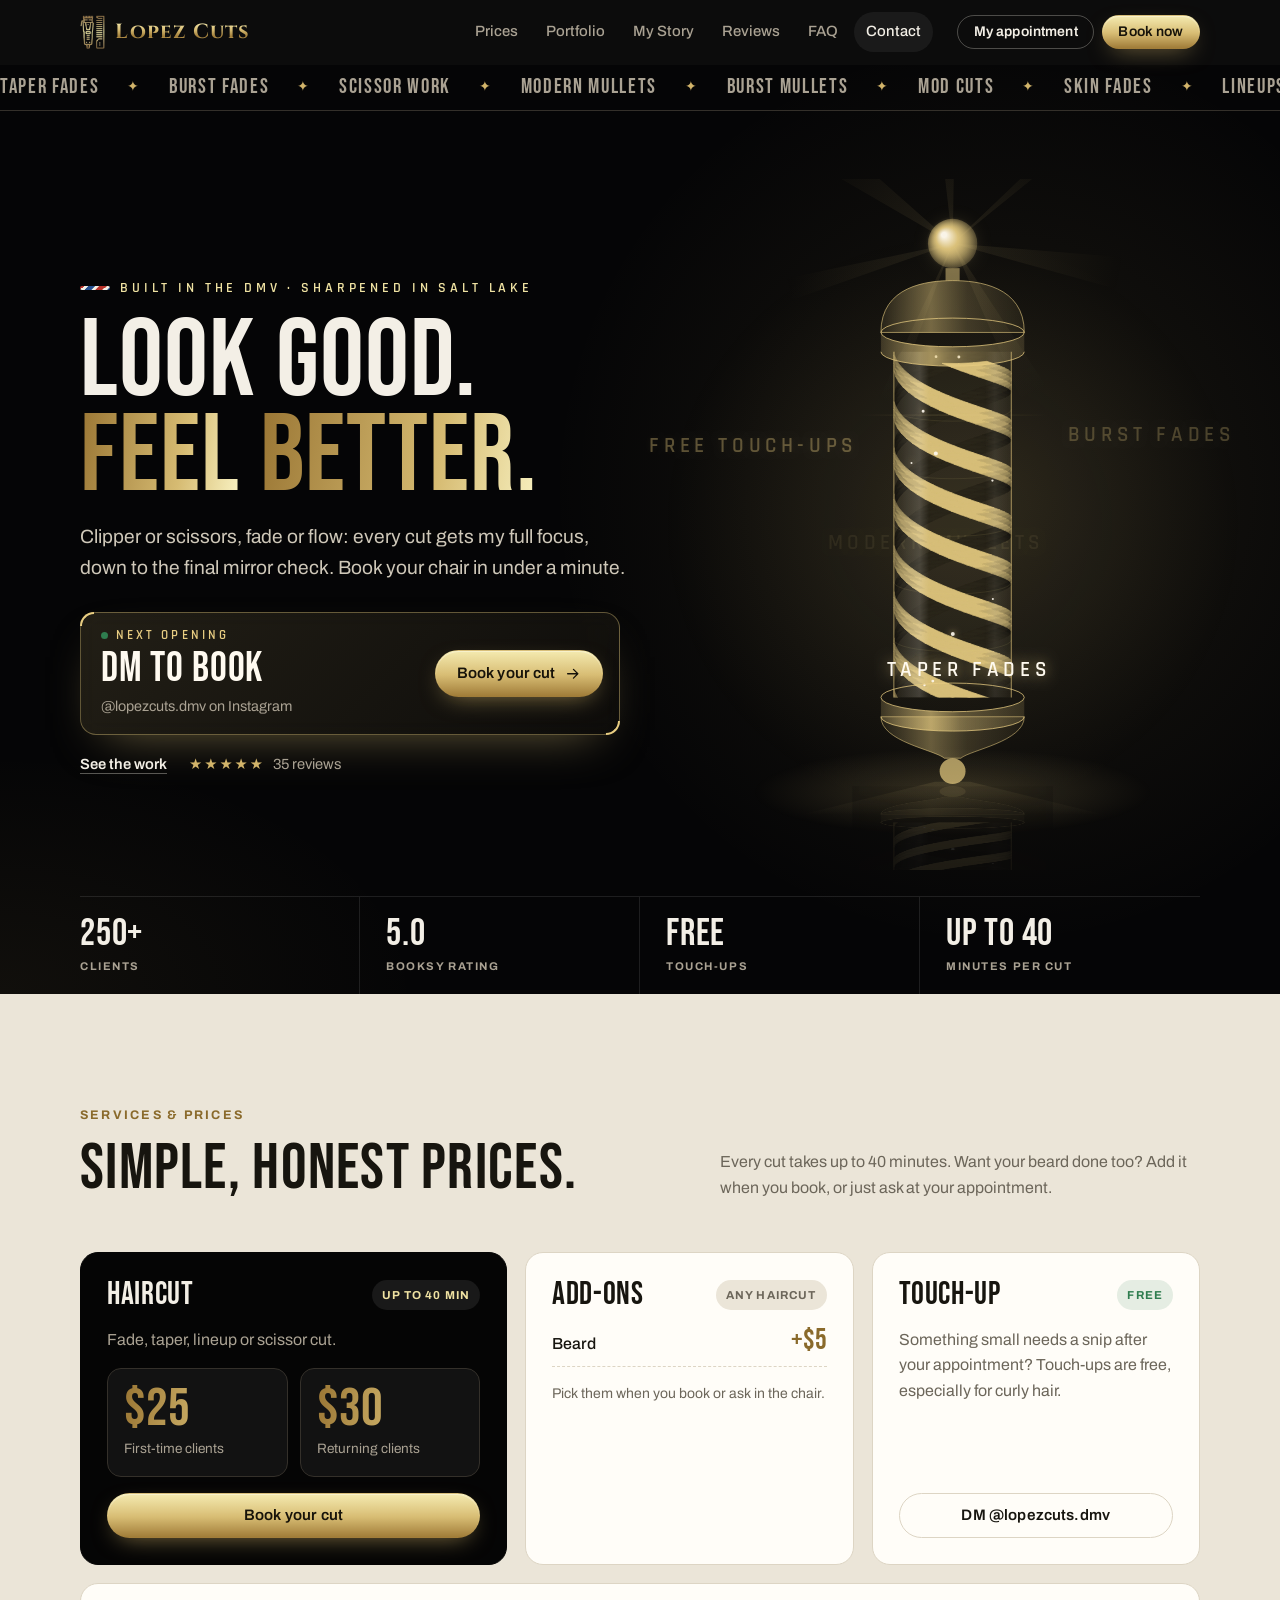
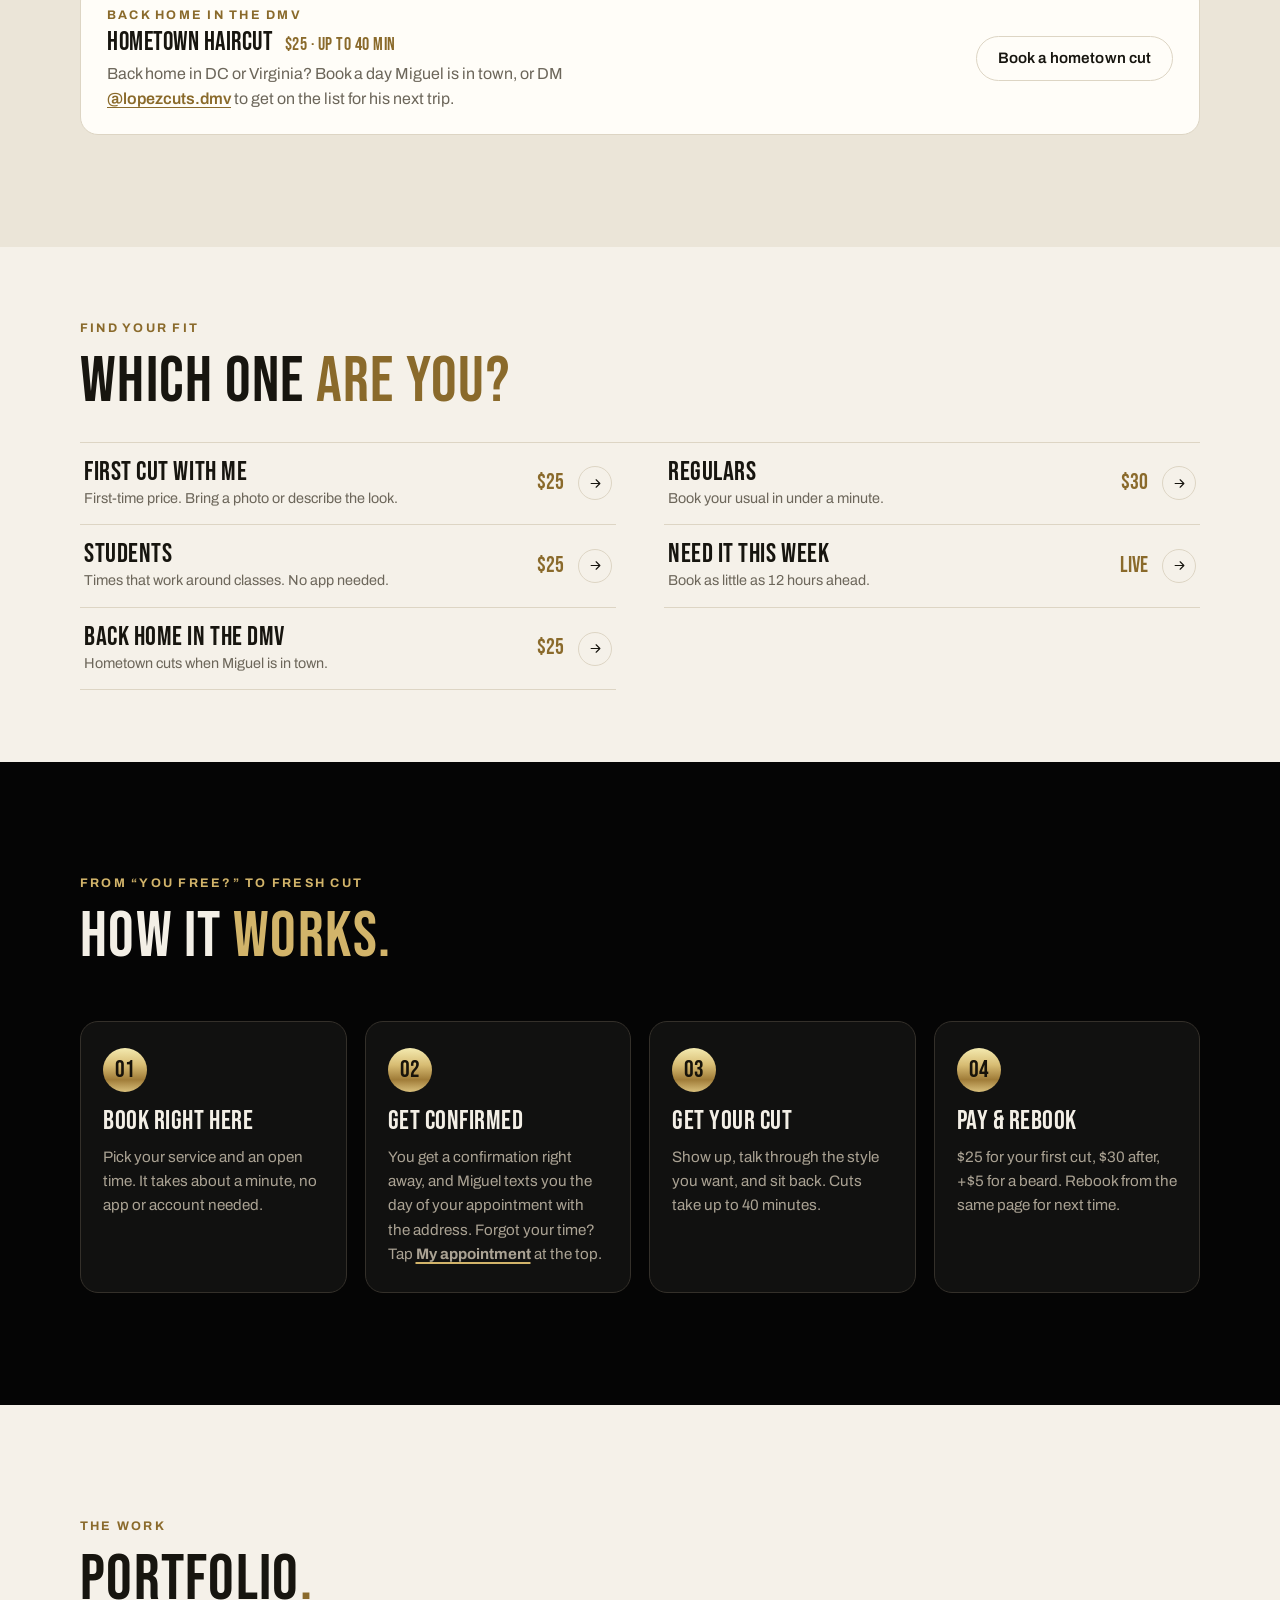
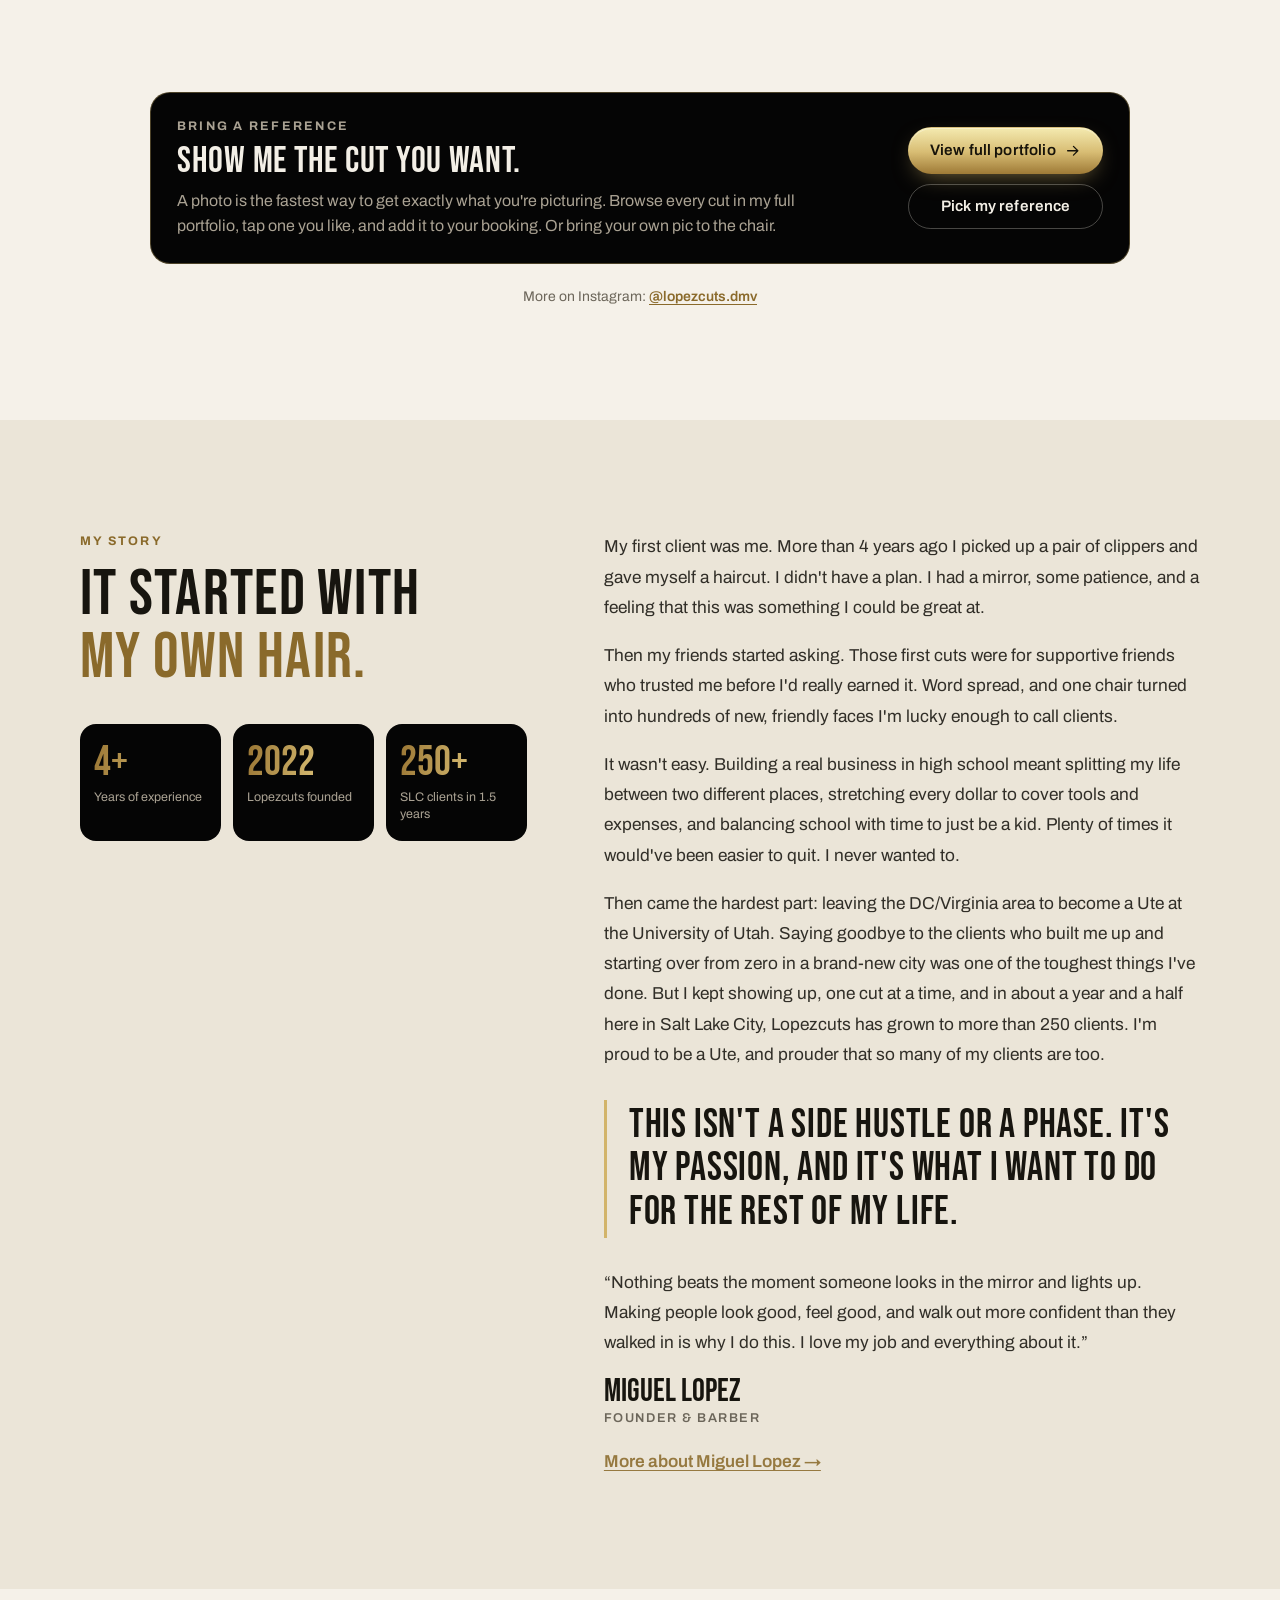
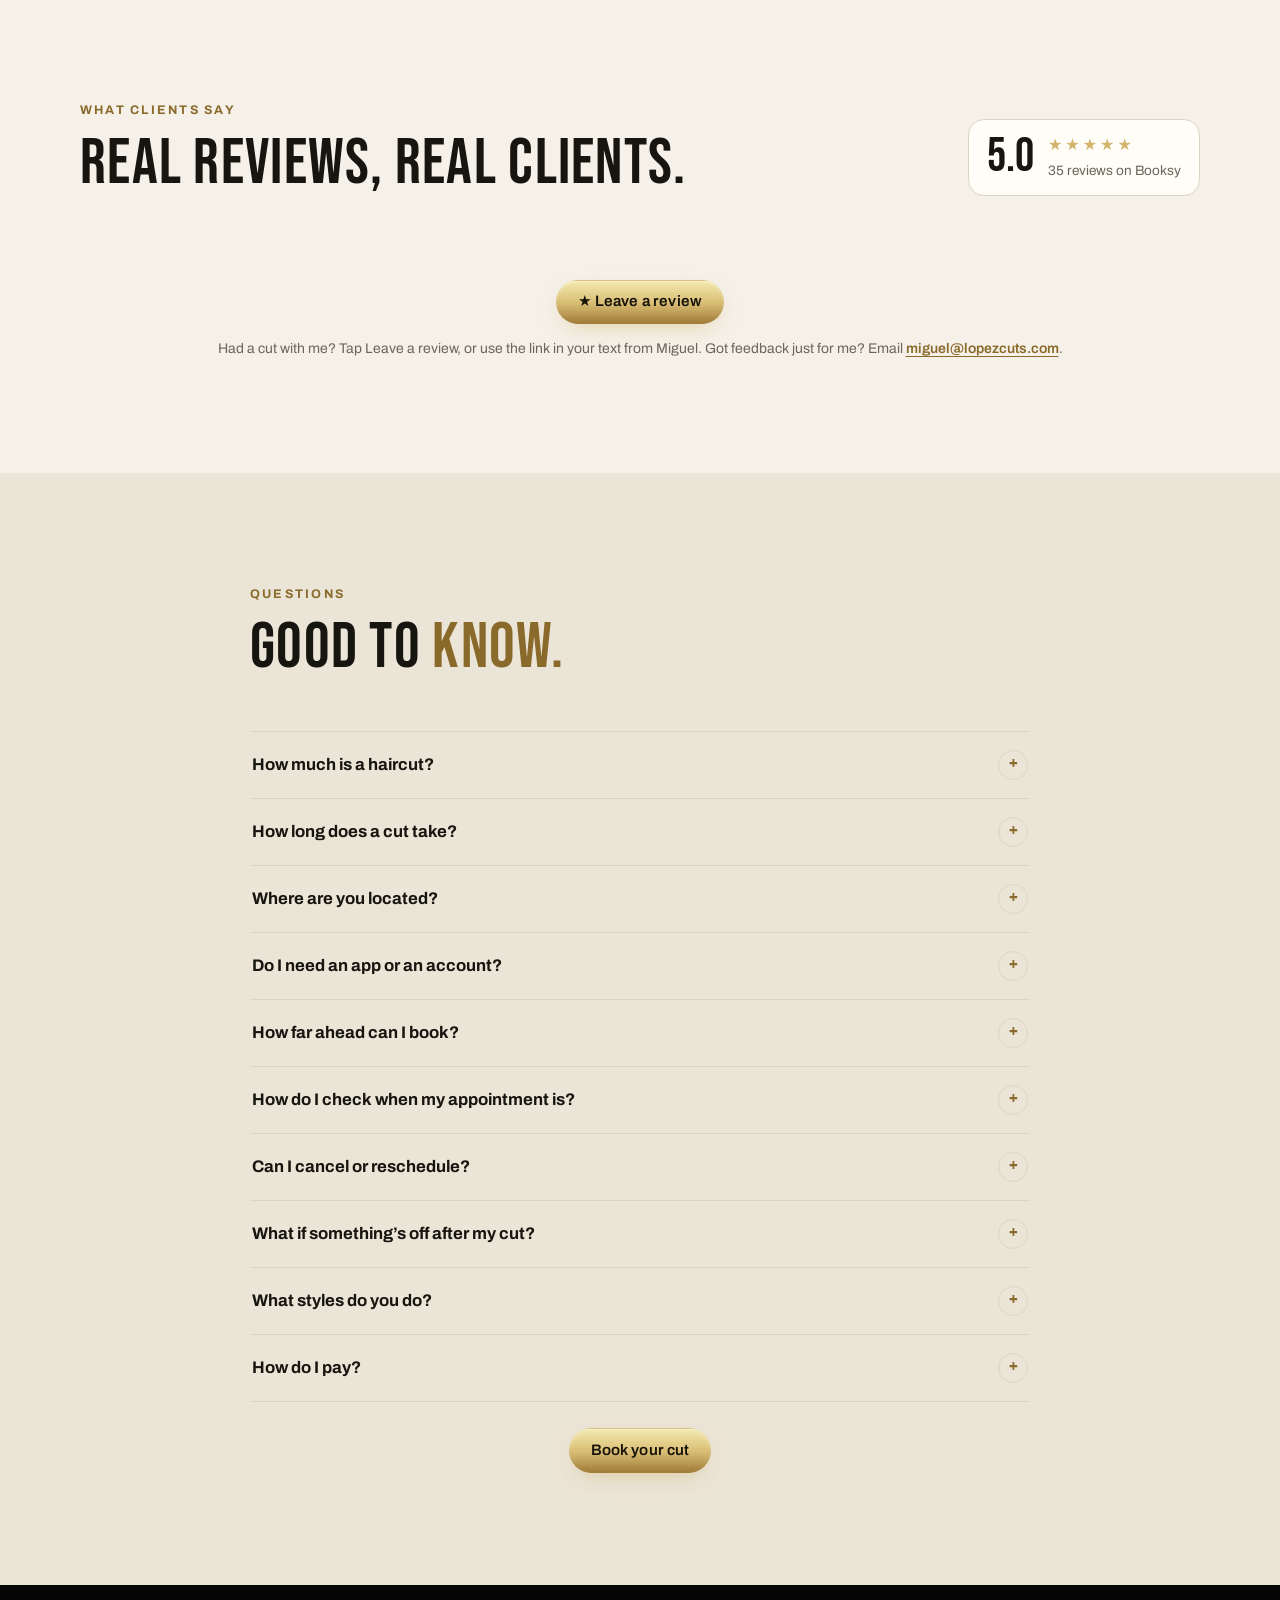
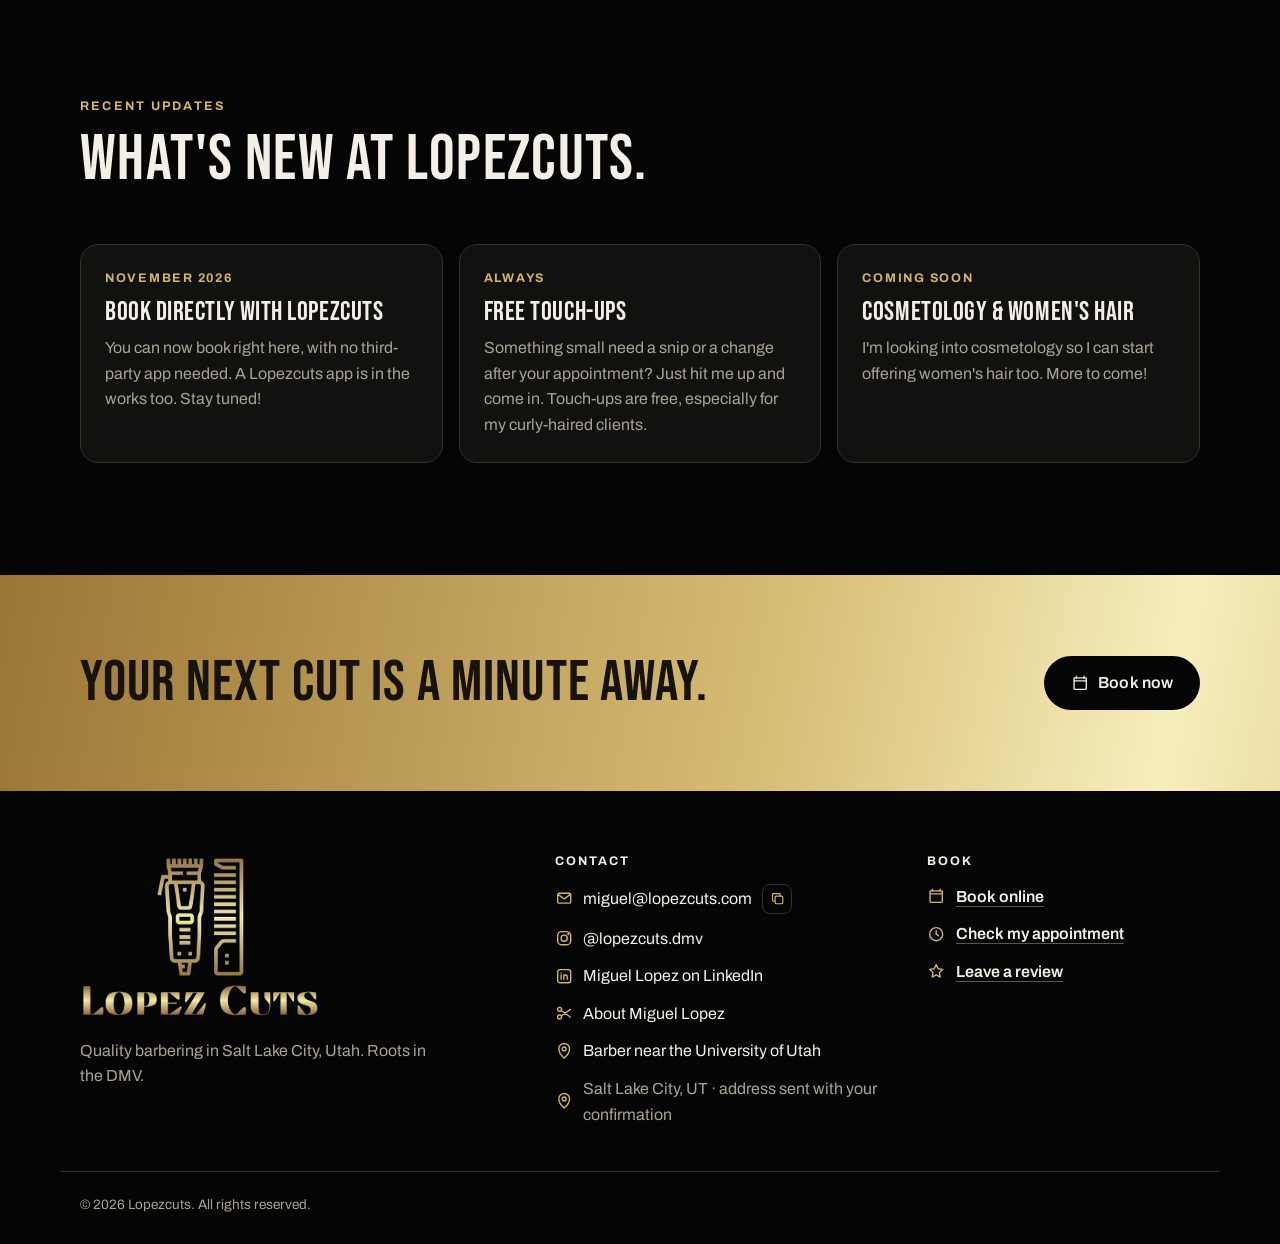
==== index.html @ 745afd69 "Change or cancel straight from My appointment The phone + first name lookup now returns each upcomin" ====
<!DOCTYPE html>
<html lang="en">
<head>
<meta charset="UTF-8">
<meta name="google-site-verification" content="jfL__VLdQr7h8l4yvyoKlXeruPYzqch2UIM5nxa_Hwc">
<meta name="viewport" content="width=device-width, initial-scale=1, viewport-fit=cover">
<title>Lopez Cuts by Miguel Lopez | Barber in Salt Lake City · Fades &amp; Mullets</title>
<meta name="description" content="Lopez Cuts (@lopezcuts.dmv) is Miguel Lopez’s barber business in Salt Lake City: taper fades, burst fades, mullets, scissor cuts and curly hair. $25 first cut, Free Touch-Ups. Book online in under a minute.">
<link rel="canonical" href="https://www.lopezcuts.com/">
<meta name="robots" content="index, follow, max-image-preview:large">
<meta property="og:site_name" content="Lopez Cuts">
<meta property="og:title" content="Lopez Cuts | Barber in Salt Lake City">
<meta property="og:description" content="Taper fades, burst fades, mullets and scissor cuts by Miguel Lopez. $25 first cut. Book online in under a minute.">
<meta property="og:type" content="website">
<meta property="og:url" content="https://www.lopezcuts.com/">
<meta property="og:image" content="https://www.lopezcuts.com/assets/img/og-image.jpg">
<meta property="og:image:width" content="1200">
<meta property="og:image:height" content="630">
<meta name="twitter:card" content="summary_large_image">
<meta name="geo.region" content="US-UT">
<meta name="geo.placename" content="Salt Lake City">
<script type="application/ld+json">
{
 "@context": "https://schema.org",
 "@type": "BarberShop",
 "@id": "https://www.lopezcuts.com/#business",
 "name": "Lopez Cuts",
 "alternateName": ["Lopezcuts", "LopezCuts", "Lopez Cuts SLC", "Lopez Cuts DMV"],
 "url": "https://www.lopezcuts.com/",
 "image": "https://www.lopezcuts.com/assets/img/og-image.jpg",
 "logo": "https://www.lopezcuts.com/assets/img/icon-512.png",
 "description": "Barber in Salt Lake City, Utah. Taper fades, burst fades, mullets, scissor cuts, lineups and curly hair by Miguel Lopez. $25 first cut, free touch-ups.",
 "email": "miguel@lopezcuts.com",
 "paymentAccepted": "Zelle, Cash, Venmo, Apple Pay", "priceRange": "$25–$30",
 "currenciesAccepted": "USD",
 "address": {
  "@type": "PostalAddress",
  "addressLocality": "Salt Lake City",
  "addressRegion": "UT",
  "addressCountry": "US"
 },
 "areaServed": [
  {
   "@type": "City",
   "name": "Salt Lake City"
  },
  {
   "@type": "Place",
   "name": "University of Utah"
  }
 ],
 "founder": { "@id": "https://www.lopezcuts.com/#miguel" },
 "employee": { "@id": "https://www.lopezcuts.com/#miguel" },
 "sameAs": [
  "https://www.instagram.com/lopezcuts.dmv/",
  "https://lopezcuts140.booksy.com/",
  "https://booksy.com/en-us/1552140_lopezcuts_barber-shop_37796_salt-lake-city"
 ],
 "openingHoursSpecification": [
  {
   "@type": "OpeningHoursSpecification",
   "dayOfWeek": "Sunday",
   "opens": "13:20",
   "closes": "17:20"
  },
  {
   "@type": "OpeningHoursSpecification",
   "dayOfWeek": "Monday",
   "opens": "15:20",
   "closes": "17:20"
  },
  {
   "@type": "OpeningHoursSpecification",
   "dayOfWeek": "Tuesday",
   "opens": "13:00",
   "closes": "15:40"
  },
  {
   "@type": "OpeningHoursSpecification",
   "dayOfWeek": "Wednesday",
   "opens": "17:00",
   "closes": "19:40"
  },
  {
   "@type": "OpeningHoursSpecification",
   "dayOfWeek": "Friday",
   "opens": "13:00",
   "closes": "15:40"
  }
 ],
 "makesOffer": [
  {
   "@type": "Offer",
   "name": "First time haircut",
   "price": "25",
   "priceCurrency": "USD"
  },
  {
   "@type": "Offer",
   "name": "Returning client haircut",
   "price": "30",
   "priceCurrency": "USD"
  }
 ],
 "potentialAction": {
  "@type": "ReserveAction",
  "target": "https://www.lopezcuts.com/#book",
  "name": "Book a haircut"
 }
}
</script>
<script type="application/ld+json">
{
 "@context": "https://schema.org",
 "@graph": [
  {
   "@type": "WebSite",
   "@id": "https://www.lopezcuts.com/#website",
   "url": "https://www.lopezcuts.com/",
   "name": "Lopez Cuts",
   "alternateName": ["Lopezcuts", "LopezCuts", "lopezcuts.com"],
   "publisher": { "@id": "https://www.lopezcuts.com/#business" }
  },
  {
   "@type": "Person",
   "@id": "https://www.lopezcuts.com/#miguel",
   "name": "Miguel Lopez",
   "jobTitle": "Barber and founder of Lopez Cuts",
   "url": "https://www.lopezcuts.com/miguel-lopez",
   "worksFor": { "@id": "https://www.lopezcuts.com/#business" },
   "affiliation": { "@type": "CollegeOrUniversity", "name": "University of Utah" },
   "homeLocation": { "@type": "City", "name": "Salt Lake City, Utah" },
   "sameAs": [
    "https://www.instagram.com/lopezcuts.dmv/",
    "https://www.linkedin.com/in/miguel-lopez-ml403/"
   ]
  }
 ]
}
</script>
<script type="application/ld+json">
{"@context": "https://schema.org", "@type": "FAQPage", "mainEntity": [{"@type": "Question", "name": "How much is a haircut?", "acceptedAnswer": {"@type": "Answer", "text": "$25 for your first cut and $30 after that. Add a beard for +$5. Touch-ups are free."}}, {"@type": "Question", "name": "How long does a cut take?", "acceptedAnswer": {"@type": "Answer", "text": "Up to 40 minutes, so you can fit it between classes or before work."}}, {"@type": "Question", "name": "Where are you located?", "acceptedAnswer": {"@type": "Answer", "text": "Salt Lake City, Utah. The exact address is sent with your confirmation text so it stays private."}}, {"@type": "Question", "name": "Do I need an app or an account?", "acceptedAnswer": {"@type": "Answer", "text": "No. Book right on this site in about a minute with your name and phone number. Your phone remembers you after the first time, so booking again takes a few taps."}}, {"@type": "Question", "name": "How far ahead can I book?", "acceptedAnswer": {"@type": "Answer", "text": "Up to 3 months ahead, and as late as 12 hours before an open time."}}, {"@type": "Question", "name": "How do I check when my appointment is?", "acceptedAnswer": {"@type": "Answer", "text": "Tap My appointment at the top of lopezcuts.com and enter the mobile number and first name you booked with. Your day and time show up right away, with a button to change or cancel."}}, {"@type": "Question", "name": "Can I cancel or reschedule?", "acceptedAnswer": {"@type": "Answer", "text": "Yes, up to 6 hours before your appointment. Tap My appointment at the top of this site, enter the mobile number and first name you booked with, then tap Change or cancel this appointment. From there pick Change day or time, or Cancel. The link in your confirmation text or email opens the same page. Closer than 6 hours, just reply to Miguel’s text."}}, {"@type": "Question", "name": "What if something’s off after my cut?", "acceptedAnswer": {"@type": "Answer", "text": "Reach out and come back in. Touch-ups are free, especially for curly hair."}}, {"@type": "Question", "name": "What styles do you do?", "acceptedAnswer": {"@type": "Answer", "text": "Taper fades, burst fades, modern and burst mullets, mod cuts, scissor cuts, lineups, curly hair and beards. Bring a photo if you have one."}}, {"@type": "Question", "name": "How do I pay?", "acceptedAnswer": {"@type": "Answer", "text": "You pay after your cut. Zelle is preferred, and cash, Venmo and Apple Pay all work too."}}]}
</script>
<meta name="claude:viewport-fit-sides" content="cover">
<meta name="theme-color" content="#050505">
<link rel="icon" type="image/png" sizes="32x32" href="assets/img/favicon-32.png">
<link rel="icon" type="image/png" sizes="64x64" href="assets/img/favicon-64.png">
<link rel="apple-touch-icon" href="assets/img/apple-touch-icon.png">
<link rel="preconnect" href="https://fonts.googleapis.com">
<link rel="preconnect" href="https://fonts.gstatic.com" crossorigin>
<link rel="stylesheet" href="https://fonts.googleapis.com/css2?family=Archivo:wght@400;500;600;700&family=Bebas+Neue&family=Cinzel:wght@600;700&family=Rajdhani:wght@500;600&display=swap">
<link rel="stylesheet" href="assets/css/site.css">
</head>
<body>
<a class="skip" href="#main">Skip to content</a>

<svg width="0" height="0" style="position:absolute" aria-hidden="true">
  <symbol id="i-cal" viewBox="0 0 24 24"><path d="M7 3v3M17 3v3M4 9h16M5 5h14a1 1 0 0 1 1 1v13a1 1 0 0 1-1 1H5a1 1 0 0 1-1-1V6a1 1 0 0 1 1-1Z"/></symbol>
  <symbol id="i-msg" viewBox="0 0 24 24"><path d="M4 5h16v11H8l-4 4V5Z"/></symbol>
  <symbol id="i-ig" viewBox="0 0 24 24"><rect x="3.5" y="3.5" width="17" height="17" rx="5"/><circle cx="12" cy="12" r="4"/><circle cx="17.3" cy="6.7" r=".6"/></symbol>
  <symbol id="i-in" viewBox="0 0 24 24"><rect x="3.5" y="3.5" width="17" height="17" rx="3"/><path d="M8 10.5V16M8 7.8v.1M11.5 16v-5.5M11.5 13c0-1.6 1-2.6 2.4-2.6S16 11.3 16 13v3"/></symbol>
  <symbol id="i-mail" viewBox="0 0 24 24"><rect x="3.5" y="5.5" width="17" height="13" rx="2"/><path d="m4 7 8 6 8-6"/></symbol>
  <symbol id="i-pin" viewBox="0 0 24 24"><path d="M12 21s7-6.2 7-12a7 7 0 0 0-14 0c0 5.8 7 12 7 12Z"/><circle cx="12" cy="9" r="2.5"/></symbol>
  <symbol id="i-arrow" viewBox="0 0 24 24"><path d="M5 12h14M13 6l6 6-6 6"/></symbol>
  <symbol id="i-back" viewBox="0 0 24 24"><path d="M19 12H5M11 6l-6 6 6 6"/></symbol>
  <symbol id="i-x" viewBox="0 0 24 24"><path d="M6 6l12 12M18 6 6 18"/></symbol>
  <symbol id="i-check" viewBox="0 0 24 24"><path d="m5 12.5 4.5 4.5L19 7.5"/></symbol>
  <symbol id="i-clock" viewBox="0 0 24 24"><circle cx="12" cy="12" r="8.5"/><path d="M12 7.5V12l3 2"/></symbol>
  <symbol id="i-copy" viewBox="0 0 24 24"><rect x="8" y="8" width="12" height="12" rx="2"/><path d="M16 8V5a1 1 0 0 0-1-1H5a1 1 0 0 0-1 1v10a1 1 0 0 0 1 1h3"/></symbol>
  <symbol id="i-star" viewBox="0 0 24 24"><path d="m12 3.5 2.6 5.3 5.9.9-4.3 4.1 1 5.8L12 16.8l-5.2 2.8 1-5.8-4.3-4.1 5.9-.9L12 3.5Z"/></symbol>
  <symbol id="i-scissors" viewBox="0 0 24 24"><circle cx="6" cy="7" r="2.6"/><circle cx="6" cy="17" r="2.6"/><path d="M8.2 8.4 20 17M8.2 15.6 20 7"/></symbol>
</svg>

<div class="notice" id="siteNotice" role="status" hidden></div>
<header class="nav" id="nav">
  <div class="wrap nav-row">
    <a class="brand" href="#top" aria-label="Lopez Cuts home"><img class="brand-logo" src="assets/img/logo-mark.png" alt="" width="149" height="200"><span class="brand-word">Lopez Cuts</span></a>
    <nav class="nav-links" aria-label="Main">
      <a href="#services">Prices</a>
      <a href="#work">Portfolio</a>
      <a href="#story">My Story</a>
      <a href="#reviews">Reviews</a>
      <a href="#faq">FAQ</a>
      <a href="#contact">Contact</a>
    </nav>
    <div style="display:flex;gap:8px;align-items:center">
      <button class="btn ghost sm" type="button" id="myBooking" data-lookup><span class="hide-xs">My appointment</span><span class="show-xs">My appt</span></button>
      <button class="btn gold sm" type="button" data-book>Book now</button>
    </div>
  </div>
</header>

<main id="main">
  <!-- HERO -->
  <section class="hero" id="top">
    <div class="marquee top" aria-hidden="true">
      <div class="marquee-track">
        <span>Taper fades</span><i>✦</i><span>Burst fades</span><i>✦</i><span>Scissor work</span><i>✦</i><span>Modern mullets</span><i>✦</i><span>Burst mullets</span><i>✦</i><span>Mod cuts</span><i>✦</i><span>Skin fades</span><i>✦</i><span>Lineups</span><i>✦</i><span>Curly hair</span><i>✦</i><span>Beards</span><i>✦</i><span>Free Touch-Ups</span><i>✦</i>
        <span>Taper fades</span><i>✦</i><span>Burst fades</span><i>✦</i><span>Scissor work</span><i>✦</i><span>Modern mullets</span><i>✦</i><span>Burst mullets</span><i>✦</i><span>Mod cuts</span><i>✦</i><span>Skin fades</span><i>✦</i><span>Lineups</span><i>✦</i><span>Curly hair</span><i>✦</i><span>Beards</span><i>✦</i><span>Free Touch-Ups</span><i>✦</i>
      </div>
    </div>
    <div class="wrap hero-grid">
      <div class="hero-copy">
        <p class="eyebrow"><i class="pole-mini" aria-hidden="true"></i>Built in the DMV · Sharpened in Salt Lake</p>
        <h1 class="hero-title" aria-label="Look good. Feel better.">
          <span class="line"><span>Look</span> <span>good.</span></span>
          <span class="line gold"><span>Feel</span> <span>better.</span></span>
        </h1>
        <p class="lead">Clipper or scissors, fade or flow: every cut gets my full focus, down to the final mirror check. Book your chair in under a minute.</p>
        <aside class="nx" aria-live="polite" aria-label="Next opening">
          <div class="nx-info">
            <span class="nx-label"><span class="live-dot" aria-hidden="true"></span>Next opening</span>
            <span class="nx-when" id="nextWhen"><span class="shimmer">Checking the book…</span></span>
            <span class="nx-sub" id="nextSub">Live from Miguel's calendar</span>
          </div>
          <button class="btn gold" type="button" id="nextBtn" data-book>Book your cut<svg class="ic"><use href="#i-arrow"/></svg></button>
        </aside>
        <div class="hero-links">
          <button class="link-btn" type="button" data-book id="seeTimes" hidden>See all open times</button>
          <a class="link-btn" href="#work">See the work</a>
          <span class="trust"><span class="stars" aria-hidden="true">★★★★★</span><span id="heroRating">35 reviews</span></span>
        </div>
      </div>

      <div class="hero-side" aria-hidden="true">
        <div class="hud-globe" id="hudGlobe"><canvas class="hud-c" role="img" aria-label="Gold hologram barber pole"></canvas></div>
      </div>
    </div>
    <div class="wrap">
      <ul class="hero-stats" aria-label="Quick facts">
        <li><b>250+</b><span>Clients</span></li>
        <li><b id="heroAvg">5.0</b><span>Booksy rating</span></li>
        <li><b>Free</b><span>Touch-ups</span></li>
        <li><b>Up to 40</b><span>Minutes per cut</span></li>
      </ul>
    </div>
  </section>

  <!-- SERVICES -->
  <section class="band paper" id="services">
    <div class="wrap">
      <div class="sec-head" data-reveal>
        <div>
          <p class="kicker">Services &amp; Prices</p>
          <h2>Simple, honest prices.</h2>
        </div>
        <p class="sec-note">Every cut takes up to 40 minutes. Want your beard done too? Add it when you book, or just ask at your appointment.</p>
      </div>
      <div class="price-grid" id="priceGrid">
        <article class="price-card feature" data-reveal>
          <div class="pc-head"><h3>Haircut</h3><span class="tag">Up to 40 min</span></div>
          <p class="muted">Fade, taper, lineup or scissor cut.</p>
          <div class="pc-prices">
            <div><span class="big">$25</span><span class="cap">First-time clients</span></div>
            <div><span class="big">$30</span><span class="cap">Returning clients</span></div>
          </div>
          <button class="btn gold block" type="button" data-book>Book your cut</button>
        </article>
        <article class="price-card" data-reveal>
          <div class="pc-head"><h3>Add-ons</h3><span class="tag">Any haircut</span></div>
          <ul class="addon-list">
            <li><span>Beard</span><b>+$5</b></li>
          </ul>
          <p class="muted small">Pick them when you book or ask in the chair.</p>
        </article>
        <article class="price-card" data-reveal>
          <div class="pc-head"><h3>Touch-up</h3><span class="tag good">Free</span></div>
          <p class="muted">Something small needs a snip after your appointment? Touch-ups are free, especially for curly hair.</p>
          <a class="btn ghost-dark block" href="https://instagram.com/lopezcuts.dmv" target="_blank" rel="noopener">DM @lopezcuts.dmv</a>
        </article>
      </div>
      <div class="hometown" data-reveal>
        <div class="ht-copy">
          <p class="kicker">Back home in the DMV</p>
          <h3>Hometown Haircut <span class="ht-price">$25 · up to 40 min</span></h3>
          <p class="muted">Back home in DC or Virginia? Book a day Miguel is in town, or DM <a class="link" href="https://www.instagram.com/lopezcuts.dmv/" target="_blank" rel="noopener">@lopezcuts.dmv</a> to get on the list for his next trip.</p>
        </div>
        <a class="btn ghost-dark" id="homeBook" data-book href="#book">Book a hometown cut</a>
      </div>
    </div>
  </section>

  <!-- FIND YOUR FIT -->
  <section class="band" id="fit">
    <div class="wrap">
      <div class="sec-head" data-reveal>
        <div>
          <p class="kicker">Find your fit</p>
          <h2>Which one <span class="gold">are you?</span></h2>
        </div>
      </div>
      <div class="fit-list">
        <button class="fit-row" type="button" data-book><span class="fit-t"><b>First cut with me</b><span>First-time price. Bring a photo or describe the look.</span></span><span class="fit-p">$25</span><span class="fit-go" aria-hidden="true"><svg class="ic"><use href="#i-arrow"/></svg></span></button>
        <button class="fit-row" type="button" data-book><span class="fit-t"><b>Regulars</b><span>Book your usual in under a minute.</span></span><span class="fit-p">$30</span><span class="fit-go" aria-hidden="true"><svg class="ic"><use href="#i-arrow"/></svg></span></button>
        <button class="fit-row" type="button" data-book><span class="fit-t"><b>Students</b><span>Times that work around classes. No app needed.</span></span><span class="fit-p">$25</span><span class="fit-go" aria-hidden="true"><svg class="ic"><use href="#i-arrow"/></svg></span></button>
        <button class="fit-row" type="button" data-book><span class="fit-t"><b>Need it this week</b><span>Book as little as 12 hours ahead.</span></span><span class="fit-p">Live</span><span class="fit-go" aria-hidden="true"><svg class="ic"><use href="#i-arrow"/></svg></span></button>
        <button class="fit-row" type="button" data-book data-home><span class="fit-t"><b>Back home in the DMV</b><span>Hometown cuts when Miguel is in town.</span></span><span class="fit-p">$25</span><span class="fit-go" aria-hidden="true"><svg class="ic"><use href="#i-arrow"/></svg></span></button>
      </div>
    </div>
  </section>

  <!-- PROCESS -->
  <section class="band ink" id="process">
    <div class="wrap">
      <div class="sec-head" data-reveal>
        <div>
          <p class="kicker">From “you free?” to fresh cut</p>
          <h2>How it <span class="gold">works.</span></h2>
        </div>
      </div>
      <ol class="steps">
        <li data-reveal><span class="step-n">01</span><h3>Book right here</h3><p>Pick your service and an open time. It takes about a minute, no app or account needed.</p></li>
        <li data-reveal><span class="step-n">02</span><h3>Get confirmed</h3><p>You get a confirmation right away, and Miguel texts you the day of your appointment with the address. Forgot your time? Tap <button class="link-btn inline-link" type="button" data-lookup>My appointment</button> at the top.</p></li>
        <li data-reveal><span class="step-n">03</span><h3>Get your cut</h3><p>Show up, talk through the style you want, and sit back. Cuts take up to 40 minutes.</p></li>
        <li data-reveal><span class="step-n">04</span><h3>Pay &amp; rebook</h3><p>$25 for your first cut, $30 after, +$5 for a beard. Rebook from the same page for next time.</p></li>
      </ol>
    </div>
  </section>

  <!-- PORTFOLIO -->
  <section class="band" id="work">
    <div class="wrap">
      <div class="sec-head" data-reveal>
        <div>
          <p class="kicker">The work</p>
          <h2>Portfolio<span class="gold">.</span></h2>
        </div>
      </div>
      <p class="placeholder-note" id="placeholderNote" hidden><svg class="ic"><use href="#i-cal"/></svg>These are placeholder tiles. Real photos of Miguel's cuts are on the way.</p>
      <div class="gallery" id="gallery" aria-live="polite"></div>
      <div class="ref-cta" data-reveal>
        <div class="ref-copy">
          <p class="kicker">Bring a reference</p>
          <h3>Show me the cut you want.</h3>
          <p>A photo is the fastest way to get exactly what you're picturing. Browse every cut in my full portfolio, tap one you like, and add it to your booking. Or bring your own pic to the chair.</p>
        </div>
        <div class="ref-acts">
          <a class="btn gold" href="/portfolio">View full portfolio <svg class="ic"><use href="#i-arrow"/></svg></a>
          <a class="btn" href="/portfolio#pick">Pick my reference</a>
        </div>
      </div>
      <p class="center muted small" style="margin-top:22px">More on Instagram: <a class="link" href="https://www.instagram.com/lopezcuts.dmv/" target="_blank" rel="noopener">@lopezcuts.dmv</a></p>
    </div>
  </section>

  <!-- STORY -->
  <section class="band paper" id="story">
    <div class="wrap story-grid">
      <div class="story-side" data-reveal>
        <p class="kicker">My Story</p>
        <h2>It started with <span class="gold">my own hair.</span></h2>
        <div class="stats">
          <div class="stat"><span class="stat-n" data-count="4" data-suffix="+" data-years>4+</span><span class="stat-c">Years of experience</span></div>
          <div class="stat"><span class="stat-n" data-count="2022" data-plain>2022</span><span class="stat-c">Lopezcuts founded</span></div>
          <div class="stat"><span class="stat-n" data-count="250" data-suffix="+">250+</span><span class="stat-c">SLC clients in 1.5 years</span></div>
        </div>
      </div>
      <div class="story-text" data-reveal>
        <p>My first client was me. More than <span data-years>4</span> years ago I picked up a pair of clippers and gave myself a haircut. I didn't have a plan. I had a mirror, some patience, and a feeling that this was something I could be great at.</p>
        <p>Then my friends started asking. Those first cuts were for supportive friends who trusted me before I'd really earned it. Word spread, and one chair turned into hundreds of new, friendly faces I'm lucky enough to call clients.</p>
        <p>It wasn't easy. Building a real business in high school meant splitting my life between two different places, stretching every dollar to cover tools and expenses, and balancing school with time to just be a kid. Plenty of times it would've been easier to quit. I never wanted to.</p>
        <p>Then came the hardest part: leaving the DC/Virginia area to become a Ute at the University of Utah. Saying goodbye to the clients who built me up and starting over from zero in a brand-new city was one of the toughest things I've done. But I kept showing up, one cut at a time, and in about a year and a half here in Salt Lake City, Lopezcuts has grown to more than 250 clients. I'm proud to be a Ute, and prouder that so many of my clients are too.</p>
        <blockquote class="pull">This isn't a side hustle or a phase. It's my passion, and it's what I want to do for the rest of my life.</blockquote>
        <p>&ldquo;Nothing beats the moment someone looks in the mirror and lights up. Making people look good, feel good, and walk out more confident than they walked in is why I do this. I love my job and everything about it.&rdquo;</p>
        <p class="sig">Miguel Lopez<span>Founder &amp; Barber</span></p>
        <p><a class="link" href="/miguel-lopez">More about Miguel Lopez &rarr;</a></p>
      </div>
    </div>
  </section>

  <!-- REVIEWS -->
  <section class="band" id="reviews">
    <div class="wrap">
      <div class="sec-head" data-reveal>
        <div>
          <p class="kicker">What clients say</p>
          <h2>Real reviews, real clients.</h2>
        </div>
        <div class="rating" id="ratingBadge">
          <span class="rating-n">5.0</span>
          <span><span class="stars" aria-label="5 out of 5 stars">★★★★★</span><span class="rating-c" id="ratingCount">35 reviews on Booksy</span></span>
        </div>
      </div>
      <div class="reviews" id="reviewList"></div>
      <div class="center review-cta">
        <button class="btn gold" type="button" data-review>&#9733; Leave a review</button>
        <button class="btn ghost-dark" type="button" id="moreReviews" hidden>See all reviews</button>
      </div>
      <p class="center muted small">Had a cut with me? Tap Leave a review, or use the link in your text from Miguel. Got feedback just for me? Email <a class="link" href="mailto:miguel@lopezcuts.com">miguel@lopezcuts.com</a>.</p>
    </div>
  </section>

  <!-- FAQ -->
  <section class="band paper" id="faq">
    <div class="wrap faq-wrap">
      <div class="sec-head" data-reveal>
        <div>
          <p class="kicker">Questions</p>
          <h2>Good to <span class="gold">know.</span></h2>
        </div>
      </div>
      <div class="faq">
        <details class="faq-item" data-reveal><summary>How much is a haircut?</summary><p>$25 for your first cut and $30 after that. Add a beard for +$5. Touch-ups are free.</p></details>
        <details class="faq-item" data-reveal><summary>How long does a cut take?</summary><p>Up to 40 minutes, so you can fit it between classes or before work.</p></details>
        <details class="faq-item" data-reveal><summary>Where are you located?</summary><p>Salt Lake City, Utah. The exact address is sent with your confirmation text so it stays private.</p></details>
        <details class="faq-item" data-reveal><summary>Do I need an app or an account?</summary><p>No. Book right on this site in about a minute with your name and phone number. Your phone remembers you after the first time, so booking again takes a few taps.</p></details>
        <details class="faq-item" data-reveal><summary>How far ahead can I book?</summary><p>Up to 3 months ahead, and as late as 12 hours before an open time.</p></details>
        <details class="faq-item" data-reveal><summary>How do I check when my appointment is?</summary><p>Tap <button class="link-btn inline-link" type="button" data-lookup>My appointment</button> at the top of this site and enter the mobile number and first name you booked with. Your day and time show up right away, with a button to change or cancel. It’s also in your confirmation text or email.</p></details>
        <details class="faq-item" data-reveal><summary>Can I cancel or reschedule?</summary><p>Yes, up to 6 hours before your appointment. Tap <button class="link-btn inline-link" type="button" data-lookup>My appointment</button> at the top of this site, enter the mobile number and first name you booked with, then tap Change or cancel this appointment. From there pick Change day or time, or Cancel. The link in your confirmation text or email opens the same page. Closer than 6 hours, just reply to Miguel’s text.</p></details>
        <details class="faq-item" data-reveal><summary>What if something’s off after my cut?</summary><p>Reach out and come back in. Touch-ups are free, especially for curly hair.</p></details>
        <details class="faq-item" data-reveal><summary>What styles do you do?</summary><p>Taper fades, burst fades, modern and burst mullets, mod cuts, scissor cuts, lineups, curly hair and beards. Bring a photo if you have one.</p></details>
        <details class="faq-item" data-reveal><summary>How do I pay?</summary><p>You pay after your cut. Zelle is preferred, and cash, Venmo and Apple Pay all work too.</p></details>
      </div>
      <div class="center" style="margin-top:26px"><button class="btn gold" type="button" data-book>Book your cut</button></div>
    </div>
  </section>

  <!-- UPDATES -->
  <section class="band ink" id="updates">
    <div class="wrap">
      <div class="sec-head" data-reveal><div><p class="kicker">Recent updates</p><h2>What's new at Lopezcuts.</h2></div></div>
      <div class="updates">
        <article data-reveal><p class="date">November 2026</p><h3>Book directly with Lopezcuts</h3><p>You can now book right here, with no third-party app needed. A Lopezcuts app is in the works too. Stay tuned!</p></article>
        <article data-reveal><p class="date">Always</p><h3>Free touch-ups</h3><p>Something small need a snip or a change after your appointment? Just hit me up and come in. Touch-ups are free, especially for my curly-haired clients.</p></article>
        <article data-reveal><p class="date">Coming soon</p><h3>Cosmetology &amp; women's hair</h3><p>I'm looking into cosmetology so I can start offering women's hair too. More to come!</p></article>
      </div>
    </div>
  </section>

  <!-- CTA -->
  <section class="band gold-band">
    <div class="wrap cta-row">
      <h2>Your next cut is a minute away.</h2>
      <button class="btn ink lg" type="button" data-book><svg class="ic"><use href="#i-cal"/></svg>Book now</button>
    </div>
  </section>
</main>

<footer class="footer" id="contact">
  <div class="wrap foot-grid">
    <div>
      <a class="foot-logo" href="#top" aria-label="Lopez Cuts home"><img src="assets/img/logo-full.png" alt="Lopez Cuts" width="641" height="435" loading="lazy"></a>
      <p class="muted">Quality barbering in Salt Lake City, Utah. Roots in the DMV.</p>
    </div>
    <div>
      <h3 class="foot-h">Contact</h3>
      <ul class="foot-list">
        <li><svg class="ic"><use href="#i-mail"/></svg><a href="mailto:miguel@lopezcuts.com">miguel@lopezcuts.com</a><button class="copy" type="button" data-copy="miguel@lopezcuts.com" aria-label="Copy email address"><svg class="ic"><use href="#i-copy"/></svg></button></li>
        <li><svg class="ic"><use href="#i-ig"/></svg><a href="https://www.instagram.com/lopezcuts.dmv/" target="_blank" rel="noopener">@lopezcuts.dmv</a></li>
        <li><svg class="ic"><use href="#i-in"/></svg><a href="https://www.linkedin.com/in/miguel-lopez-ml403/" target="_blank" rel="noopener me">Miguel Lopez on LinkedIn</a></li>
        <li><svg class="ic"><use href="#i-scissors"/></svg><a href="/miguel-lopez">About Miguel Lopez</a></li>
        <li><svg class="ic"><use href="#i-pin"/></svg><a href="/university-of-utah-barber">Barber near the University of Utah</a></li>
        <li><svg class="ic"><use href="#i-pin"/></svg><span>Salt Lake City, UT · address sent with your confirmation</span></li>
      </ul>
    </div>
    <div>
      <h3 class="foot-h">Book</h3>
      <ul class="foot-list">
        <li><svg class="ic"><use href="#i-cal"/></svg><button class="link-btn" type="button" data-book>Book online</button></li>
        <li><svg class="ic"><use href="#i-clock"/></svg><button class="link-btn" type="button" data-lookup>Check my appointment</button></li>
        <li><svg class="ic"><use href="#i-star"/></svg><button class="link-btn" type="button" data-review>Leave a review</button></li>
      </ul>
    </div>
  </div>
  <div class="wrap foot-base">
    <p>© <span id="year">2026</span> Lopezcuts. All rights reserved.</p>
  </div>
</footer>

<!-- BOOKING SHEET -->
<dialog class="sheet" id="sheet" aria-labelledby="sheetTitle">
  <div class="sheet-inner">
    <div class="sheet-head">
      <button class="icon-btn" type="button" id="sheetBack" aria-label="Back" hidden><svg class="ic"><use href="#i-back"/></svg></button>
      <div class="sheet-titles">
        <p class="sheet-step" id="sheetStep">Step 1 of 3</p>
        <h2 id="sheetTitle">Choose your service</h2>
      </div>
      <button class="icon-btn" type="button" id="sheetClose" aria-label="Close"><svg class="ic"><use href="#i-x"/></svg></button>
    </div>
    <div class="progress" aria-hidden="true"><span id="progressBar"></span></div>
    <div class="sheet-body" id="sheetBody"></div>
    <div class="sheet-foot" id="sheetFoot">
      <div class="foot-sum" id="footSum"></div>
      <button class="btn gold" type="button" id="sheetNext">Continue</button>
    </div>
  </div>
</dialog>

<!-- LIGHTBOX -->
<dialog class="lightbox" id="lightbox" aria-label="Photo">
  <button class="icon-btn lb-close" type="button" id="lbClose" aria-label="Close"><svg class="ic"><use href="#i-x"/></svg></button>
  <div class="lb-media" id="lbMedia"></div>
  <div class="lb-cap" id="lbCap"></div>
</dialog>

<div class="toast" id="toast" role="status" hidden></div>
<div class="demo-pill" id="demoPill" hidden>Preview mode: bookings are saved in this browser only. <a href="owner/">Open the owner dashboard</a></div>

<script src="assets/js/config.js"></script>
<script src="assets/js/api.js"></script>
<script src="assets/js/site.js"></script>
<script src="assets/js/hud.js" defer></script>
</body>
</html>
---- assets/css/site.css ----
/* Lopezcuts public site
   Layout: a night-shop hero (barber pole + live "next opening" ticket), then
   alternating paper / ink bands; booking happens in a sheet over the page. */
:root {
  --pole-red: #b8322a; --pole-blue: #24508f;
  --ink: #050505;          /* logo black */
  --ink-2: #111110;
  --ink-3: #1c1b18;
  --gold: #d2b46a;         /* logo gold */
  --gold-hi: #efe2a2;
  --gold-deep: #8a6a2b;    /* gold text on paper */
  /* The logo's metallic gold, light at the top, deep in the middle */
  --gold-grad: linear-gradient(180deg, #f4eab0 0%, #d8bd74 38%, #a07c38 72%, #d9c07c 100%);
  --gold-sheen: linear-gradient(100deg, #9a7634 0%, #d6bb72 30%, #f6eebc 46%, #d6bb72 62%, #9a7634 100%);
  --paper: #f5f1e9;        /* brand paper */
  --paper-2: #ebe5d8;
  --card: #fffdf8;
  --text: #17150f;
  --muted: #6c665a;
  --line: #ddd5c4;
  --on-ink: #f3efe6;
  --on-ink-muted: #aaa293;
  --line-ink: #34302a;
  --good: #2f7d4f;
  --bad: #b23a2c;
  --shadow: 0 1px 2px rgb(30 24 10 / 6%), 0 10px 30px rgb(30 24 10 / 8%);
  --display: 'Bebas Neue', 'Oswald', Impact, 'Arial Narrow', sans-serif;
  --body: 'Archivo', system-ui, -apple-system, 'Segoe UI', Roboto, sans-serif;
  --radius: 14px;
  --ease: cubic-bezier(.2, .7, .2, 1);
  color-scheme: light;
}
@media (prefers-color-scheme: dark) {
  :root:not([data-theme="light"]) {
    --paper: #141310; --paper-2: #1c1a16; --card: #1d1b17; --text: #efeadf; --muted: #a59e90;
    --line: #2f2b25; --gold-deep: #d9b866; --shadow: 0 1px 2px rgb(0 0 0 / 30%), 0 12px 30px rgb(0 0 0 / 35%);
    color-scheme: dark;
  }
}
:root[data-theme="dark"] {
  --paper: #141310; --paper-2: #1c1a16; --card: #1d1b17; --text: #efeadf; --muted: #a59e90;
  --line: #2f2b25; --gold-deep: #d9b866; --shadow: 0 1px 2px rgb(0 0 0 / 30%), 0 12px 30px rgb(0 0 0 / 35%);
  color-scheme: dark;
}

*, *::before, *::after { box-sizing: border-box; }
html { scroll-behavior: smooth; -webkit-text-size-adjust: 100%; }
body { margin: 0; background: var(--paper); color: var(--text); font: 400 16px/1.6 var(--body); -webkit-font-smoothing: antialiased; }
body::before { content: ""; position: fixed; inset: 0 0 auto; height: env(safe-area-inset-top, 0px); z-index: 60; background: var(--ink); }
[hidden] { display: none !important; }
img { max-width: 100%; display: block; }
a { color: inherit; }
h1, h2, h3 { font-family: var(--display); font-weight: 400; letter-spacing: .02em; line-height: .98; margin: 0; text-wrap: balance; }
h2 { font-size: clamp(2.4rem, 5.4vw, 4rem); }
h3 { font-size: 1.6rem; }
p { margin: 0; }
.gold { color: var(--gold); }
.band:not(.ink):not(.gold-band) h2 .gold { color: var(--gold-deep); }
.muted { color: var(--muted); }
.small { font-size: .875rem; }
.center { text-align: center; }
section[id], footer[id] { scroll-margin-top: 72px; }
.skip { position: absolute; left: -999px; top: 8px; z-index: 100; background: var(--gold); color: var(--ink); padding: 8px 14px; border-radius: 8px; font-weight: 600; }
.skip:focus { left: 12px; }
:focus-visible { outline: 2px solid var(--gold); outline-offset: 3px; border-radius: 6px; }

.wrap { max-width: 1160px; margin: 0 auto; padding-left: max(20px, env(safe-area-inset-left, 0px)); padding-right: max(20px, env(safe-area-inset-right, 0px)); }
.band { padding-block: clamp(64px, 9vw, 112px); background: var(--paper); }
.band.paper { background: var(--paper-2); }
.band.ink { background: var(--ink); color: var(--on-ink); }
.band.ink .muted, .band.ink p { color: var(--on-ink-muted); }
.band.ink h3 { color: var(--on-ink); }

.ic { width: 1.15em; height: 1.15em; fill: none; stroke: currentColor; stroke-width: 1.8; stroke-linecap: round; stroke-linejoin: round; flex: none; }

/* ---------- Buttons ---------- */
.btn { --bg: var(--ink-3); --fg: var(--on-ink); display: inline-flex; align-items: center; justify-content: center; gap: .55em; border: 1px solid transparent; background: var(--bg); color: var(--fg); font: 600 .95rem/1 var(--body); letter-spacing: .01em; padding: .9em 1.35em; border-radius: 999px; cursor: pointer; text-decoration: none; transition: transform .2s var(--ease), background-color .2s, box-shadow .2s, border-color .2s; white-space: nowrap; }
.btn:hover { transform: translateY(-1px); }
.btn:active { transform: translateY(0) scale(.98); }
.btn[disabled] { opacity: .5; cursor: not-allowed; transform: none; }
.btn.sm { padding: .65em 1.1em; font-size: .875rem; }
.btn.lg { padding: 1.05em 1.6em; font-size: 1rem; }
.btn.block { width: 100%; }
.btn.gold { --bg: var(--gold); --fg: #17130a; background-image: var(--gold-grad); background-size: 100% 140%; background-position: 50% 0; box-shadow: 0 8px 24px -10px rgb(210 180 106 / 70%), inset 0 1px 0 rgb(255 255 255 / 35%); transition: background-position .4s var(--ease), transform .15s, box-shadow .2s; }
.btn.gold:hover { background-position: 50% 100%; }
.btn.ink { --bg: var(--ink); --fg: var(--on-ink); }
.btn.ink:hover { --bg: var(--ink-3); }
.btn.ghost { --bg: transparent; --fg: var(--on-ink); border-color: rgb(243 239 230 / 28%); }
.btn.ghost:hover { border-color: var(--gold); --fg: var(--gold-hi); }
.btn.ghost-dark { --bg: transparent; --fg: var(--text); border-color: var(--line); }
.btn.ghost-dark:hover { border-color: var(--gold); }
.btn .ic { transition: transform .2s var(--ease); }
.btn:hover .ic { transform: translateX(2px); }
.link { color: var(--gold-deep); font-weight: 600; text-decoration-thickness: 1px; text-underline-offset: 3px; }
.link-btn { background: none; border: 0; padding: 0; font: inherit; color: inherit; cursor: pointer; text-decoration: underline; text-decoration-color: transparent; text-underline-offset: 3px; transition: text-decoration-color .2s; }
.link-btn:hover { text-decoration-color: currentColor; }

/* ---------- Nav ---------- */
.nav { position: sticky; top: env(safe-area-inset-top, 0px); z-index: 50; background: rgb(5 5 5 / 97%); backdrop-filter: saturate(1.4) blur(14px); -webkit-backdrop-filter: saturate(1.4) blur(14px); border-bottom: 1px solid transparent; transition: border-color .3s, background-color .3s; color: var(--on-ink); }
.nav.scrolled { border-bottom-color: var(--line-ink); background: rgb(5 5 5 / 94%); }
.nav-row { display: flex; align-items: center; gap: 24px; height: 64px; }
.brand { display: inline-flex; align-items: center; gap: 10px; font: 700 1.28rem/1 'Cinzel', Georgia, serif; letter-spacing: .06em; color: var(--gold); text-decoration: none; }
.brand b { color: var(--gold); font-weight: 400; }
.brand-mark { width: 9px; height: 26px; border-radius: 5px; background: repeating-linear-gradient(135deg, var(--pole-red) 0 6px, #f4f0e6 6px 12px, var(--pole-blue) 12px 18px, #f4f0e6 18px 24px); background-size: 100% 34px; animation: pole 1.6s linear infinite; }
.nav-links { display: flex; gap: 4px; margin-left: auto; }
.nav-links a { color: var(--on-ink-muted); text-decoration: none; font-weight: 500; font-size: .93rem; padding: 8px 12px; border-radius: 999px; transition: color .2s, background-color .2s; }
.nav-links a:hover, .nav-links a.active { color: var(--on-ink); background: rgb(255 255 255 / 6%); }
@media (max-width: 820px) { .nav-links { display: none; } .nav-row { justify-content: space-between; } }

/* ---------- Hero ---------- */
.hero { position: relative; background: var(--ink); color: var(--on-ink); overflow: hidden; isolation: isolate; }
.hero::before { content: ""; position: absolute; inset: 0; z-index: -1; background:
  radial-gradient(900px 500px at 85% 20%, rgb(201 162 74 / 16%), transparent 60%),
  radial-gradient(700px 400px at 0% 100%, rgb(210 180 106 / 7%), transparent 60%); }
.hero::after { content: ""; position: absolute; inset: 0; z-index: -1; opacity: .35; background-image: url("data:image/svg+xml,%3Csvg xmlns='http://www.w3.org/2000/svg' width='160' height='160'%3E%3Cfilter id='n'%3E%3CfeTurbulence type='fractalNoise' baseFrequency='.9' numOctaves='2' stitchTiles='stitch'/%3E%3CfeColorMatrix values='0 0 0 0 1 0 0 0 0 1 0 0 0 0 1 0 0 0 .06 0'/%3E%3C/filter%3E%3Crect width='100%25' height='100%25' filter='url(%23n)'/%3E%3C/svg%3E"); }
.hero-grid { display: grid; grid-template-columns: minmax(0, 1.25fr) minmax(0, .9fr); gap: clamp(32px, 6vw, 80px); align-items: center; padding-block: clamp(56px, 9vw, 112px) clamp(48px, 7vw, 88px); }
.eyebrow { display: inline-flex; align-items: center; gap: 10px; font-size: .78rem; font-weight: 600; letter-spacing: .16em; text-transform: uppercase; color: var(--gold-hi); }
.eyebrow .dot { width: 6px; height: 6px; border-radius: 50%; background: var(--gold); box-shadow: 0 0 0 4px rgb(210 180 106 / 18%); }
.hero-title { font-size: clamp(4rem, 12.5vw, 9.5rem); line-height: .86; margin: 18px 0 22px; letter-spacing: .01em; }
.hero-title .line { display: block; }
.hero-title .line > span { display: inline-block; }
.hero-title .gold { color: var(--gold); }
.lead { font-size: clamp(1.05rem, 1.6vw, 1.2rem); color: #cfc8b9; max-width: 33em; }
.hero-cta { display: flex; flex-wrap: wrap; gap: 12px; margin-top: 30px; }
.hero-facts { list-style: none; display: flex; flex-wrap: wrap; gap: 10px 34px; padding: 26px 0 0; margin: 34px 0 0; border-top: 1px solid var(--line-ink); }
.hero-facts li { display: flex; align-items: baseline; gap: 8px; }
.hero-facts b { font: 400 2rem/1 var(--display); color: var(--gold); letter-spacing: .03em; }
.hero-facts span { color: var(--on-ink-muted); font-size: .88rem; }

.hero-side { position: relative; display: flex; align-items: center; justify-content: center; gap: 28px; }
.pole { width: 58px; height: 330px; display: flex; flex-direction: column; align-items: center; filter: drop-shadow(0 18px 30px rgb(0 0 0 / 50%)); }
.pole-cap { width: 58px; height: 26px; border-radius: 14px 14px 6px 6px; background: linear-gradient(90deg, #6b5a33, #e8d39b 40%, #8a7340 75%, #4e4128); }
.pole-cap.bottom { border-radius: 6px 6px 14px 14px; }
.pole-glass { position: relative; width: 44px; flex: 1; overflow: hidden; border-radius: 3px; background: #f4f0e6; box-shadow: inset 6px 0 10px rgb(0 0 0 / 25%), inset -8px 0 12px rgb(0 0 0 / 30%); }
.pole-glass::after { content: ""; position: absolute; inset: 0; background: linear-gradient(90deg, rgb(0 0 0 / 22%), rgb(255 255 255 / 45%) 30%, transparent 50%, rgb(0 0 0 / 28%)); }
.pole-stripes { position: absolute; inset: -60px 0 0; background: repeating-linear-gradient(150deg, #b8322a 0 14px, #f4f0e6 14px 28px, #24508f 28px 42px, #f4f0e6 42px 56px); background-size: 100% 64.7px; animation: pole 2.4s linear infinite; }
@keyframes pole { to { background-position: 0 64.7px; } }
.brand-mark { background-size: 100% 27.7px; }

.ticket { position: relative; width: min(330px, 100%); background: #f5f1e9; color: #17150f; border-radius: 18px; padding: 22px 22px 20px; box-shadow: 0 30px 60px -20px rgb(0 0 0 / 60%); transform: rotate(-2deg); transition: transform .5s var(--ease); }
.ticket:hover { transform: rotate(0deg) translateY(-4px); }
.ticket-top { display: flex; justify-content: space-between; align-items: center; }
.ticket-label { font-size: .72rem; font-weight: 700; letter-spacing: .16em; text-transform: uppercase; color: #7a705d; }
.live { display: inline-flex; align-items: center; gap: 6px; font-size: .72rem; font-weight: 700; color: var(--good); text-transform: uppercase; letter-spacing: .1em; }
.live-dot { width: 7px; height: 7px; border-radius: 50%; background: var(--good); animation: pulse 1.8s ease-out infinite; }
@keyframes pulse { 0% { box-shadow: 0 0 0 0 rgb(47 125 79 / 55%); } 100% { box-shadow: 0 0 0 9px rgb(47 125 79 / 0%); } }
.ticket-when { font: 400 2.5rem/1 var(--display); margin: 14px 0 6px; letter-spacing: .02em; min-height: 2.5rem; }
.ticket-when small { display: block; font: 600 .95rem/1.3 var(--body); color: #5d5546; letter-spacing: 0; margin-bottom: 4px; }
.ticket-sub { color: #6c6352; font-size: .9rem; }
.ticket-perf { height: 1px; margin: 18px -22px; background-image: linear-gradient(90deg, #c9bfa9 50%, transparent 50%); background-size: 10px 1px; position: relative; }
.ticket-perf::before, .ticket-perf::after { content: ""; position: absolute; top: -10px; width: 20px; height: 20px; border-radius: 50%; background: var(--ink); }
.ticket-perf::before { left: -10px; } .ticket-perf::after { right: -10px; }
.shimmer { display: inline-block; font: 500 1rem/1.4 var(--body); color: #8b8270; }

.marquee { border-top: 1px solid var(--line-ink); overflow: hidden; padding: 16px 0; color: var(--on-ink-muted); }
.marquee-track { display: flex; width: max-content; gap: 28px; align-items: center; font: 400 1.5rem/1 var(--display); letter-spacing: .08em; animation: marquee 38s linear infinite; }
.marquee-track i { font-style: normal; color: var(--gold); font-size: .9rem; }
@keyframes marquee { to { transform: translateX(-50%); } }

@media (max-width: 900px) {
  .hero-grid { grid-template-columns: 1fr; }
  .hero-side { justify-content: flex-start; }
  .pole { height: 210px; width: 44px; } .pole-cap { width: 44px; height: 20px; } .pole-glass { width: 32px; }
}
@media (max-width: 480px) { .pole { display: none; } .ticket { transform: none; width: 100%; } }

/* ---------- Section heads ---------- */
.sec-head { display: flex; flex-wrap: wrap; align-items: flex-end; justify-content: space-between; gap: 20px 40px; margin-bottom: clamp(32px, 5vw, 52px); }
.kicker { font-size: .78rem; font-weight: 700; letter-spacing: .18em; text-transform: uppercase; color: var(--gold-deep); margin-bottom: 12px; }
.band.ink .kicker { color: var(--gold); }
.sec-note { max-width: 30em; color: var(--muted); }

/* ---------- Gallery ---------- */
.chips { display: flex; flex-wrap: wrap; gap: 8px; }
.chip { border: 1px solid var(--line); background: var(--card); color: var(--text); font: 600 .85rem/1 var(--body); padding: .7em 1.1em; border-radius: 999px; cursor: pointer; transition: background-color .2s, color .2s, border-color .2s, transform .2s var(--ease); }
.chip:hover { border-color: var(--gold); }
.chip[aria-pressed="true"] { background: var(--ink); color: var(--on-ink); border-color: var(--ink); }
:root[data-theme="dark"] .chip[aria-pressed="true"] { background: var(--gold); color: #17130a; border-color: var(--gold); }
@media (prefers-color-scheme: dark) { :root:not([data-theme="light"]) .chip[aria-pressed="true"] { background: var(--gold); color: #17130a; border-color: var(--gold); } }
.placeholder-note { display: flex; align-items: center; gap: 10px; font-size: .9rem; color: var(--muted); background: var(--card); border: 1px dashed var(--line); border-radius: 12px; padding: 12px 16px; margin-bottom: 22px; }
.gallery { display: grid; grid-template-columns: repeat(4, minmax(0, 1fr)); grid-auto-rows: 210px; grid-auto-flow: dense; gap: 14px; margin-bottom: 28px; }
.tile { position: relative; overflow: hidden; border-radius: var(--radius); border: 0; padding: 0; cursor: zoom-in; background: var(--ink-2); color: var(--on-ink); text-align: left; transition: transform .45s var(--ease), box-shadow .45s var(--ease), opacity .35s; isolation: isolate; }
.tile:nth-child(6n+1) { grid-row: span 2; }
.tile:nth-child(6n+4) { grid-column: span 2; }
.tile:hover { transform: translateY(-4px); box-shadow: 0 22px 40px -18px rgb(0 0 0 / 55%); }
.tile img { width: 100%; height: 100%; object-fit: cover; transition: transform .8s var(--ease); }
.tile:hover img { transform: scale(1.05); }
.tile .ph { position: absolute; inset: 0; z-index: -1; }
.tile .ph-word { position: absolute; right: -6px; bottom: -14px; font: 400 clamp(4rem, 9vw, 7rem)/1 var(--display); color: rgb(255 255 255 / 6%); letter-spacing: .02em; transition: transform .8s var(--ease); }
.tile:hover .ph-word { transform: translateX(-10px); }
.tile .cap { position: absolute; left: 0; right: 0; bottom: 0; padding: 40px 16px 14px; background: linear-gradient(transparent, rgb(10 9 8 / 80%)); display: flex; flex-direction: column; gap: 2px; }
.tile .cap b { font: 400 1.45rem/1 var(--display); letter-spacing: .03em; }
.tile .cap span { font-size: .78rem; color: #cfc6b4; letter-spacing: .08em; text-transform: uppercase; font-weight: 600; }
.tile .badge { position: absolute; top: 12px; left: 12px; font-size: .68rem; font-weight: 700; letter-spacing: .1em; text-transform: uppercase; padding: 5px 9px; border-radius: 999px; background: rgb(15 14 12 / 65%); color: #e6dcc6; border: 1px solid rgb(255 255 255 / 12%); backdrop-filter: blur(6px); }
.tile .scissor { position: absolute; top: 14px; right: 14px; width: 26px; height: 26px; color: rgb(227 196 122 / 55%); }
.tile.hide { display: none; }
@media (max-width: 900px) { .gallery { grid-template-columns: repeat(2, minmax(0, 1fr)); grid-auto-rows: 180px; } .tile:nth-child(6n+4) { grid-column: span 1; } }
@media (max-width: 420px) { .gallery { grid-auto-rows: 150px; gap: 10px; } }

/* ---------- Prices ---------- */
.price-grid { display: grid; grid-template-columns: 1.3fr 1fr 1fr; gap: 18px; }
.price-card { background: var(--card); border: 1px solid var(--line); border-radius: 18px; padding: 26px; display: flex; flex-direction: column; gap: 16px; transition: transform .35s var(--ease), box-shadow .35s var(--ease); }
.price-card:hover { transform: translateY(-3px); box-shadow: var(--shadow); }
.price-card.feature { background: var(--ink); color: var(--on-ink); border-color: var(--ink); }
.price-card.feature .muted { color: var(--on-ink-muted); }
.price-card .btn { margin-top: auto; }
.pc-head { display: flex; align-items: center; justify-content: space-between; gap: 10px; }
.pc-head h3 { font-size: 2rem; }
.tag { font-size: .72rem; font-weight: 700; letter-spacing: .1em; text-transform: uppercase; padding: 6px 10px; border-radius: 999px; background: var(--paper-2); color: var(--muted); }
.price-card.feature .tag { background: rgb(255 255 255 / 8%); color: var(--gold-hi); }
.tag.good { background: rgb(47 125 79 / 12%); color: var(--good); }
.pc-prices { display: grid; grid-template-columns: 1fr 1fr; gap: 12px; }
.pc-prices > div { background: rgb(255 255 255 / 5%); border: 1px solid var(--line-ink); border-radius: 14px; padding: 16px; display: flex; flex-direction: column; gap: 4px; }
.big { font: 400 3.4rem/.9 var(--display); color: var(--gold); }
.cap { font-size: .85rem; color: var(--on-ink-muted); }
.addon-list { list-style: none; margin: 0; padding: 0; display: grid; gap: 10px; }
.addon-list li { display: flex; justify-content: space-between; align-items: baseline; padding-bottom: 10px; border-bottom: 1px dashed var(--line); font-weight: 500; }
.addon-list b { font: 400 1.8rem/1 var(--display); color: var(--gold-deep); }
@media (max-width: 900px) { .price-grid { grid-template-columns: 1fr; } }
.hometown { margin-top: 18px; display: flex; align-items: center; justify-content: space-between; gap: 18px 28px; flex-wrap: wrap; background: var(--card); border: 1px dashed var(--line); border-radius: 18px; padding: 22px 26px; }
.hometown .ht-copy { flex: 1 1 380px; min-width: 0; }
.hometown .kicker { margin: 0 0 4px; }
.hometown h3 { margin: 0 0 6px; }
.hometown .ht-price { font-size: .7em; color: var(--gold-deep); margin-left: 8px; white-space: nowrap; }
.hometown p.muted { margin: 0; max-width: 60ch; }

/* ---------- Steps ---------- */
.steps { list-style: none; margin: 0; padding: 0; display: grid; grid-template-columns: repeat(4, minmax(0, 1fr)); gap: 18px; counter-reset: s; position: relative; }
.steps li { position: relative; padding: 26px 22px; border: 1px solid var(--line-ink); border-radius: 18px; background: var(--ink-2); display: flex; flex-direction: column; gap: 10px; }
.step-n { width: 44px; height: 44px; border-radius: 50%; display: grid; place-items: center; background: var(--gold); color: #17130a; font: 400 1.5rem/1 var(--display); margin-bottom: 6px; }
.steps h3 { font-size: 1.7rem; }
.steps p { font-size: .95rem; }
@media (max-width: 980px) { .steps { grid-template-columns: repeat(2, minmax(0, 1fr)); } }
@media (max-width: 560px) { .steps { grid-template-columns: 1fr; } }

/* ---------- Story ---------- */
.story-grid { display: grid; grid-template-columns: minmax(0, .9fr) minmax(0, 1.2fr); gap: clamp(32px, 6vw, 88px); align-items: start; }
.story-side { position: sticky; top: 100px; }
.stats { display: grid; grid-template-columns: repeat(3, minmax(0, 1fr)); gap: 12px; margin-top: 34px; }
.stat { background: var(--ink); color: var(--on-ink); border-radius: 16px; padding: 18px 14px; display: flex; flex-direction: column; gap: 6px; }
.stat-n { font: 400 2.6rem/1 var(--display); color: var(--gold); font-variant-numeric: tabular-nums; }
.stat-c { font-size: .78rem; color: var(--on-ink-muted); line-height: 1.35; }
.story-text { display: grid; gap: 18px; font-size: 1.08rem; line-height: 1.75; max-width: 38em; }
.story-text p { color: var(--text); opacity: .88; }
.pull { margin: 12px 0; padding: 4px 0 4px 22px; border-left: 3px solid var(--gold); font: 400 clamp(1.8rem, 3.4vw, 2.5rem)/1.08 var(--display); letter-spacing: .02em; color: var(--text); }
.sig { font-family: var(--display); font-size: 2rem; color: var(--gold-deep); display: flex; flex-direction: column; line-height: 1; opacity: 1 !important; }
.sig span { font: 600 .8rem/1.6 var(--body); letter-spacing: .12em; text-transform: uppercase; color: var(--muted); }
@media (max-width: 900px) { .story-grid { grid-template-columns: 1fr; } .story-side { position: static; } }

/* ---------- Reviews ---------- */
.rating { display: flex; align-items: center; gap: 14px; background: var(--card); border: 1px solid var(--line); border-radius: 16px; padding: 12px 18px; }
.rating-n { font: 400 3rem/1 var(--display); }
.stars { color: var(--gold); letter-spacing: 3px; display: block; }
.rating-c { font-size: .85rem; color: var(--muted); }
.reviews { display: grid; grid-template-columns: repeat(3, minmax(0, 1fr)); gap: 16px; margin-bottom: 32px; }
.review { background: var(--card); border: 1px solid var(--line); border-radius: 18px; padding: 24px; display: flex; flex-direction: column; gap: 14px; transition: transform .35s var(--ease), box-shadow .35s var(--ease); }
.review:hover { transform: translateY(-3px); box-shadow: var(--shadow); }
.review q { font: 400 1.75rem/1.08 var(--display); letter-spacing: .02em; quotes: "“" "”"; }
.review .who { margin-top: auto; display: flex; align-items: center; gap: 10px; font-size: .88rem; }
.review .av { width: 34px; height: 34px; border-radius: 50%; background: var(--ink); color: var(--gold); display: grid; place-items: center; font: 400 1.1rem/1 var(--display); }
.review .src { color: var(--muted); }
.review .reply { font-size: .88rem; color: var(--muted); border-left: 2px solid var(--line); padding-left: 10px; }
.review-cta { margin-bottom: 14px; display: flex; justify-content: center; gap: 10px; flex-wrap: wrap; }
@media (max-width: 900px) { .reviews { grid-template-columns: 1fr 1fr; } }
@media (max-width: 600px) { .reviews { grid-template-columns: 1fr; } }

/* ---------- Updates ---------- */
.updates { display: grid; grid-template-columns: repeat(3, minmax(0, 1fr)); gap: 16px; }
.updates article { background: var(--ink-2); border: 1px solid var(--line-ink); border-radius: 18px; padding: 24px; display: flex; flex-direction: column; gap: 10px; }
.updates .date { color: var(--gold) !important; font-size: .78rem; font-weight: 700; letter-spacing: .14em; text-transform: uppercase; }
.updates h3 { font-size: 1.7rem; }
@media (max-width: 900px) { .updates { grid-template-columns: 1fr; } }

.gold-band { background: var(--gold-sheen); background-size: 200% 100%; animation: sheen 9s ease-in-out infinite; color: #17130a; padding-block: clamp(48px, 7vw, 80px); }
.cta-row { display: flex; flex-wrap: wrap; align-items: center; justify-content: space-between; gap: 20px; }
.cta-row h2 { font-size: clamp(2.2rem, 5vw, 3.6rem); }

/* ---------- Footer ---------- */
.footer { background: var(--ink); color: var(--on-ink-muted); padding-block: 64px 28px; }
.foot-grid { display: grid; grid-template-columns: 1.3fr 1fr .8fr; gap: 32px; }
.foot-grid .muted { color: var(--on-ink-muted); margin-top: 12px; max-width: 22em; }
.foot-h { font: 700 .78rem/1 var(--body); letter-spacing: .16em; text-transform: uppercase; color: var(--on-ink); margin-bottom: 16px; }
.foot-list { list-style: none; margin: 0; padding: 0; display: grid; gap: 12px; }
.foot-list li { display: flex; align-items: center; gap: 10px; }
.foot-list a { color: var(--on-ink); text-decoration: none; }
.foot-list a:hover, .foot-list .link-btn:hover { color: var(--gold-hi); }
.foot-list .ic { color: var(--gold); }
.foot-list .link-btn { color: var(--on-ink); }
.copy { background: none; border: 1px solid var(--line-ink); color: var(--on-ink-muted); border-radius: 8px; width: 30px; height: 30px; display: grid; place-items: center; cursor: pointer; }
.copy:hover { color: var(--gold); border-color: var(--gold); }
.foot-base { display: flex; flex-wrap: wrap; justify-content: space-between; gap: 12px; border-top: 1px solid var(--line-ink); margin-top: 44px; padding-top: 22px; font-size: .85rem; }
.staff-link { color: var(--on-ink-muted); text-decoration: none; }
.staff-link:hover { color: var(--gold); }
@media (max-width: 760px) { .foot-grid { grid-template-columns: 1fr; } }

/* ---------- Booking sheet ---------- */
dialog { border: 0; padding: 0; color: inherit; max-width: none; max-height: none; }
dialog::backdrop { background: rgb(8 7 6 / 62%); backdrop-filter: blur(4px); }
.sheet { width: min(620px, 100vw); height: min(780px, 100dvh); margin: auto; border-radius: 22px; background: var(--paper); color: var(--text); box-shadow: 0 40px 80px -20px rgb(0 0 0 / 60%); overflow: hidden; }
.sheet[open] { animation: sheet-in .4s var(--ease); }
.sheet[open]::backdrop { animation: fade .3s ease; }
@keyframes sheet-in { from { opacity: 0; transform: translateY(28px) scale(.98); } }
@keyframes fade { from { opacity: 0; } }
@media (max-width: 640px) {
  .sheet { width: 100vw; height: 100dvh; max-height: 100dvh; border-radius: 0; margin: 0; }
  .sheet[open] { animation: sheet-up .42s var(--ease); }
  @keyframes sheet-up { from { transform: translateY(100%); } }
}
.sheet-inner { height: 100%; display: flex; flex-direction: column; }
.sheet-head { display: flex; align-items: center; gap: 12px; padding: calc(18px + env(safe-area-inset-top, 0px)) 20px 14px; }
.sheet-titles { flex: 1; min-width: 0; }
.sheet-step { font-size: .72rem; font-weight: 700; letter-spacing: .16em; text-transform: uppercase; color: var(--gold-deep); }
.sheet-head h2 { font-size: 2.1rem; }
.icon-btn { width: 40px; height: 40px; border-radius: 50%; border: 1px solid var(--line); background: var(--card); color: var(--text); display: grid; place-items: center; cursor: pointer; flex: none; transition: border-color .2s, transform .2s var(--ease); }
.icon-btn:hover { border-color: var(--gold); }
.progress { height: 3px; background: var(--line); margin: 0 20px; border-radius: 3px; overflow: hidden; }
.progress span { display: block; height: 100%; width: 33%; background: var(--gold); border-radius: 3px; transition: width .45s var(--ease); }
.sheet-body { flex: 1; overflow-y: auto; padding: 22px 20px 28px; overscroll-behavior: contain; }
.step-anim > * + *, .step-anim > .done > * + * { margin-top: 0; }
.step-anim { display: grid; grid-template-columns: minmax(0, 1fr); gap: 16px; }
.step-anim { animation: step-in .35s var(--ease); }
@keyframes step-in { from { opacity: 0; transform: translateX(14px); } }
.sheet-foot { display: flex; align-items: center; gap: 14px; padding: 14px 20px calc(14px + env(safe-area-inset-bottom, 0px)); border-top: 1px solid var(--line); background: var(--card); }
.foot-sum { flex: 1; min-width: 0; font-size: .88rem; color: var(--muted); line-height: 1.35; }
.foot-sum b { color: var(--text); font-size: 1rem; }

.opt-label { font-size: .75rem; font-weight: 700; letter-spacing: .14em; text-transform: uppercase; color: var(--muted); }
.svc-list { display: grid; gap: 10px; }
.svc { display: flex; align-items: center; gap: 14px; width: 100%; text-align: left; background: var(--card); border: 1.5px solid var(--line); border-radius: 16px; padding: 16px 18px; cursor: pointer; font: inherit; color: inherit; transition: border-color .2s, box-shadow .2s, transform .2s var(--ease); }
.svc:hover { border-color: var(--gold); }
.svc[aria-pressed="true"], .svc[aria-checked="true"] { border-color: var(--gold); box-shadow: 0 0 0 3px rgb(201 162 74 / 22%); }
.svc .box { width: 24px; height: 24px; border-radius: 50%; border: 1.5px solid var(--line); display: grid; place-items: center; flex: none; transition: background-color .2s, border-color .2s; color: #17130a; }
.svc.multi .box { border-radius: 7px; }
.svc[aria-pressed="true"] .box, .svc[aria-checked="true"] .box { background: var(--gold); border-color: var(--gold); }
.svc .box .ic { width: 14px; height: 14px; opacity: 0; stroke-width: 3; }
.svc[aria-pressed="true"] .box .ic, .svc[aria-checked="true"] .box .ic { opacity: 1; }
.svc .grow { flex: 1; min-width: 0; }
.svc .nm { font-weight: 600; display: block; }
.svc .ds { font-size: .85rem; color: var(--muted); display: block; }
.svc .pr { font: 400 1.6rem/1 var(--display); text-align: right; white-space: nowrap; }
.svc .pr small { display: block; font: 500 .72rem/1.4 var(--body); color: var(--muted); }

.days { display: flex; gap: 8px; overflow-x: auto; padding: 4px 2px 10px; scroll-snap-type: x proximity; scrollbar-width: thin; }
.day { flex: none; width: 70px; scroll-snap-align: start; display: flex; flex-direction: column; align-items: center; gap: 2px; padding: 12px 6px 10px; border-radius: 14px; border: 1.5px solid var(--line); background: var(--card); color: inherit; cursor: pointer; font: inherit; transition: border-color .2s, background-color .2s, transform .2s var(--ease); }
.day:hover:not([disabled]) { border-color: var(--gold); }
.day .dw { font-size: .7rem; font-weight: 700; letter-spacing: .12em; text-transform: uppercase; color: var(--muted); }
.day .dn { font: 400 1.9rem/1 var(--display); }
.day .do { font-size: .68rem; color: var(--good); font-weight: 600; }
.day[disabled] { opacity: .45; cursor: not-allowed; }
.day[disabled] .do { color: var(--muted); }
.day[aria-pressed="true"] { background: var(--ink); color: var(--on-ink); border-color: var(--ink); }
.day[aria-pressed="true"] .dw, .day[aria-pressed="true"] .do { color: var(--gold-hi); }
.slot-group { display: grid; gap: 10px; }
.slots { display: grid; grid-template-columns: repeat(auto-fill, minmax(92px, 1fr)); gap: 8px; }
.slot { padding: 12px 6px; border-radius: 12px; border: 1.5px solid var(--line); background: var(--card); color: inherit; font: 600 .92rem/1 var(--body); cursor: pointer; font-variant-numeric: tabular-nums; transition: border-color .2s, background-color .2s, transform .15s var(--ease); }
.slot:hover { border-color: var(--gold); transform: translateY(-1px); }
.slot[aria-pressed="true"] { background: var(--gold); border-color: var(--gold); color: #17130a; }
.empty-slots { padding: 22px; text-align: center; border: 1px dashed var(--line); border-radius: 14px; color: var(--muted); }
.skeleton { height: 44px; border-radius: 12px; background: linear-gradient(90deg, var(--paper-2), var(--card), var(--paper-2)); background-size: 200% 100%; animation: sk 1.2s linear infinite; }
@keyframes sk { to { background-position: -200% 0; } }

.field { display: grid; gap: 6px; }
.field label { font-size: .85rem; font-weight: 600; }
.field .hint { font-size: .8rem; color: var(--muted); }
.field input, .field textarea, .field select { font: inherit; color: var(--text); background: var(--card); border: 1.5px solid var(--line); border-radius: 12px; padding: 13px 14px; width: 100%; transition: border-color .2s, box-shadow .2s; }
.field input:focus, .field textarea:focus, .field select:focus { outline: none; border-color: var(--gold); box-shadow: 0 0 0 3px rgb(201 162 74 / 22%); }
.field textarea { min-height: 84px; resize: vertical; }
.field select { appearance: none; padding-right: 40px; background-image: linear-gradient(45deg, transparent 50%, var(--gold) 50%), linear-gradient(135deg, var(--gold) 50%, transparent 50%); background-position: calc(100% - 20px) 50%, calc(100% - 14px) 50%; background-size: 6px 6px; background-repeat: no-repeat; }
.field-row { display: grid; grid-template-columns: 1fr 1fr; gap: 12px; }
@media (max-width: 520px) { .field-row { grid-template-columns: 1fr; } }
.check { display: flex; align-items: center; gap: 10px; font-size: .9rem; color: var(--muted); cursor: pointer; }
.check input { width: 18px; height: 18px; accent-color: var(--gold); }
.err { background: rgb(178 58 44 / 10%); color: var(--bad); border: 1px solid rgb(178 58 44 / 25%); padding: 12px 14px; border-radius: 12px; font-size: .9rem; font-weight: 500; }

.summary { background: var(--card); border: 1px solid var(--line); border-radius: 16px; overflow: hidden; }
.summary .row { display: flex; justify-content: space-between; gap: 14px; padding: 13px 16px; border-bottom: 1px solid var(--line); font-size: .93rem; }
.summary .row:last-child { border-bottom: 0; }
.summary .row span:first-child { color: var(--muted); }
.summary .row b { text-align: right; }

.done { text-align: center; display: grid; grid-template-columns: minmax(0, 1fr); gap: 14px; justify-items: center; }
.done > * { max-width: 100%; min-width: 0; }
.done-check { width: 76px; height: 76px; border-radius: 50%; background: var(--gold); color: #17130a; display: grid; place-items: center; animation: pop .55s var(--ease); }
.done-check .ic { width: 38px; height: 38px; stroke-width: 2.6; stroke-dasharray: 30; stroke-dashoffset: 30; animation: draw .5s .25s var(--ease) forwards; }
@keyframes pop { 0% { transform: scale(.4); opacity: 0; } 70% { transform: scale(1.08); } 100% { transform: scale(1); } }
@keyframes draw { to { stroke-dashoffset: 0; } }
.done h3 { font-size: 2.4rem; }
.big-ticket { width: 100%; text-align: left; background: var(--ink); color: var(--on-ink); border-radius: 18px; padding: 20px; display: grid; gap: 4px; position: relative; }
.big-ticket .when { font: 400 2.2rem/1 var(--display); color: var(--gold); }
.big-ticket .what { color: var(--on-ink-muted); font-size: .92rem; }
.big-ticket .price { position: absolute; top: 18px; right: 20px; font: 400 2rem/1 var(--display); }
.linkbox { width: 100%; display: flex; gap: 8px; align-items: center; background: var(--card); border: 1px solid var(--line); border-radius: 12px; padding: 8px 8px 8px 14px; }
.linkbox code { flex: 1; min-width: 0; overflow: hidden; text-overflow: ellipsis; white-space: nowrap; font-size: .8rem; color: var(--muted); }
.done-actions { display: flex; flex-wrap: wrap; gap: 10px; justify-content: center; }
.status-pill { display: inline-flex; align-items: center; gap: 6px; padding: 6px 12px; border-radius: 999px; font-size: .78rem; font-weight: 700; letter-spacing: .06em; text-transform: uppercase; background: var(--paper-2); color: var(--muted); }
.status-pill.confirmed, .status-pill.completed { background: rgb(47 125 79 / 14%); color: var(--good); }
.status-pill.cancelled, .status-pill.no_show { background: rgb(178 58 44 / 12%); color: var(--bad); }
.star-pick { display: flex; gap: 6px; }
.star-pick button { background: none; border: 0; cursor: pointer; padding: 2px; color: var(--line); transition: transform .15s var(--ease), color .15s; }
.star-pick button .ic { width: 36px; height: 36px; fill: currentColor; stroke: none; }
.star-pick button.on { color: var(--gold); }
.star-pick button:hover { transform: scale(1.12); }

/* ---------- Lightbox ---------- */
.lightbox { width: min(900px, 94vw); background: transparent; overflow: visible; }
.lightbox[open] { animation: sheet-in .35s var(--ease); }
.lb-media { border-radius: 18px; overflow: hidden; aspect-ratio: 4 / 5; max-height: 80vh; margin: 0 auto; background: var(--ink-2); position: relative; max-width: 100%; }
.lb-media img { width: 100%; height: 100%; object-fit: contain; background: #000; }
.lb-media .ph { position: absolute; inset: 0; }
.lb-media .lb-ph-text { position: absolute; inset: 0; display: grid; place-items: center; text-align: center; color: #d7cdb8; padding: 24px; font-size: .95rem; }
.lb-media .lb-ph-text b { display: block; font: 400 3rem/1 var(--display); color: var(--gold-hi); margin-bottom: 8px; }
.lb-cap { color: #f0eadc; text-align: center; padding: 14px; font-weight: 500; }
.lb-close { position: absolute; top: -8px; right: -8px; z-index: 2; }
.lightbox::backdrop { background: rgb(8 7 6 / 86%); }

/* ---------- Toast & demo ---------- */
.toast { position: fixed; left: 50%; bottom: calc(24px + env(safe-area-inset-bottom, 0px)); transform: translateX(-50%); background: var(--ink); color: var(--on-ink); padding: 12px 18px; border-radius: 999px; font-weight: 500; font-size: .92rem; box-shadow: 0 20px 40px -10px rgb(0 0 0 / 50%); z-index: 90; animation: toast .35s var(--ease); max-width: calc(100vw - 32px); }
@keyframes toast { from { opacity: 0; transform: translate(-50%, 12px); } }
.demo-pill { position: fixed; left: max(12px, env(safe-area-inset-left, 0px)); bottom: calc(12px + env(safe-area-inset-bottom, 0px)); z-index: 40; background: var(--card); color: var(--text); border: 1px solid var(--line); box-shadow: var(--shadow); padding: 10px 14px; border-radius: 12px; font-size: .8rem; max-width: min(380px, calc(100vw - 24px)); }
.demo-pill a { color: var(--gold-deep); font-weight: 600; }

/* ---------- Reveal on scroll (only for things below the fold) ---------- */
.pre { opacity: 0; transform: translateY(22px); }
.revealed { opacity: 1; transform: none; transition: opacity .8s var(--ease), transform .8s var(--ease); }
.hero-title .line > span { animation: rise .9s var(--ease) both; }
.hero-title .line:nth-child(1) > span:nth-child(2) { animation-delay: .08s; }
.hero-title .line:nth-child(2) > span:nth-child(1) { animation-delay: .16s; }
.hero-title .line:nth-child(2) > span:nth-child(2) { animation-delay: .24s; }
.hero .lead, .hero-cta, .hero-facts { animation: rise .9s .3s var(--ease) both; }
.ticket { animation: ticket-in 1s .35s var(--ease) both; }
@keyframes rise { from { opacity: 0; transform: translateY(26px); } }
@keyframes ticket-in { from { opacity: 0; transform: rotate(4deg) translateY(30px); } to { opacity: 1; transform: rotate(-2deg); } }
@media (max-width: 480px) { @keyframes ticket-in { from { opacity: 0; transform: translateY(20px); } to { opacity: 1; transform: none; } } }

@media (prefers-reduced-motion: reduce) {
  html { scroll-behavior: auto; }
  *, *::before, *::after { animation-duration: .001ms !important; animation-iteration-count: 1 !important; transition-duration: .001ms !important; }
  .pre { opacity: 1; transform: none; }
  .marquee-track, .pole-stripes, .brand-mark { animation: none !important; }
}

@media (max-width: 420px) { #nav .nav-row .btn.sm { padding: .6em .8em; font-size: .82rem; } #nav .brand-word { font-size: .92em; } }


/* ---------- Logo + metallic gold (matches the Lopez Cuts logo) ---------- */
.brand-logo { height: 34px; width: auto; display: block; }
.brand-word { background: var(--gold-grad); -webkit-background-clip: text; background-clip: text; color: transparent; white-space: nowrap; }
.foot-logo { display: inline-block; }
.foot-logo img { width: min(240px, 70vw); height: auto; display: block; }
.hero-title .gold > span, .big, .hero-facts b, .stat-n {
  background: var(--gold-sheen); background-size: 220% 100%; -webkit-background-clip: text; background-clip: text; color: transparent;
  animation: sheen 6s ease-in-out infinite;
}
.hero-title .gold > span { animation: rise .9s var(--ease) both, sheen 6s ease-in-out 1s infinite; }
@keyframes sheen { 0%, 100% { background-position: 100% 0; } 50% { background-position: 0 0; } }
.step-n { background: var(--gold-grad); }
.pole-cap { background: linear-gradient(90deg, #6e5426, #f1e3a3 40%, #a8843c 75%, #4d3b19); }
@media (max-width: 420px) { .brand-logo { height: 28px; } .brand { font-size: 1.05rem; } }
@media (prefers-reduced-motion: reduce) { .gold-band, .hero-title .gold > span, .big, .hero-facts b, .stat-n { animation: none; } }

/* Portfolio boxes: photo count + lightbox arrows */
.tile .badge.count { left: auto; right: 12px; }
.lb-nav { position: absolute; top: 50%; transform: translateY(-50%); z-index: 2; background: rgb(10 9 8 / 55%); color: #f3ecdc; border-color: rgb(255 255 255 / 18%); backdrop-filter: blur(6px); }
.lb-nav.prev { left: 10px; } .lb-nav.next { right: 10px; }
.lb-nav:hover { background: rgb(10 9 8 / 80%); }

/* Bigger pole + next-opening ticket on wider screens (fills the hero) */
@media (min-width: 901px) {
  .hero-side { gap: 36px; }
  .pole { width: 74px; height: 440px; } .pole-cap { width: 74px; height: 32px; } .pole-glass { width: 56px; }
  .ticket { width: min(430px, 100%); padding: 30px 30px 26px; border-radius: 22px; }
  .ticket-label { font-size: .8rem; }
  .ticket-when { font-size: 3.4rem; min-height: 3.4rem; margin: 18px 0 8px; }
  .ticket-when small { font-size: 1.1rem; }
  .ticket-sub { font-size: 1.02rem; }
  .ticket-perf { margin: 24px -30px; }
  .ticket .btn { padding-top: 17px; padding-bottom: 17px; font-size: 1.08rem; }
}

/* Cut-types ticker at the top of the page */
.marquee.top { border-top: 0; border-bottom: 1px solid var(--line-ink); padding: 12px 0; }
.marquee.top .marquee-track { animation-duration: 60s; font-size: 1.3rem; }
@media (max-width: 600px) { .marquee.top { padding: 10px 0; } .marquee.top .marquee-track { font-size: 1.1rem; gap: 20px; animation-duration: 48s; } }

/* Portfolio carousel */
.gallery-car { margin-bottom: 26px; }
.carousel { position: relative; }
.car-track { display: flex; gap: 14px; overflow-x: auto; scroll-snap-type: x mandatory; scroll-padding: 0 2px; padding: 2px 2px 10px; scrollbar-width: none; -webkit-overflow-scrolling: touch; overscroll-behavior-x: contain; }
.car-track::-webkit-scrollbar { display: none; }
.car-card { flex: 0 0 clamp(220px, 23%, 300px); aspect-ratio: 4 / 5; position: relative; border: 0; padding: 0; border-radius: var(--radius); overflow: hidden; background: var(--ink-2); scroll-snap-align: start; cursor: zoom-in; isolation: isolate; }
.car-card img { width: 100%; height: 100%; object-fit: cover; display: block; transition: transform .8s var(--ease); }
.car-card:hover img { transform: scale(1.04); }
.car-cap { position: absolute; left: 0; right: 0; bottom: 0; padding: 36px 14px 12px; background: linear-gradient(transparent, rgb(10 9 8 / 78%)); color: #f3ecdc; font: 400 1.3rem/1 var(--display); letter-spacing: .04em; text-align: left; }
.car-nav { position: absolute; top: calc(50% - 5px); transform: translateY(-50%); z-index: 2; background: rgb(10 9 8 / 60%); color: #f3ecdc; border-color: rgb(255 255 255 / 18%); backdrop-filter: blur(6px); -webkit-backdrop-filter: blur(6px); }
.car-nav.prev { left: 10px; } .car-nav.next { right: 10px; }
@media (max-width: 600px) { .car-card { flex-basis: 72vw; } .car-nav { display: none; } }

/* Four quick facts: a tidy 2 x 2 on phones */
@media (max-width: 600px) { .hero-facts { display: grid; grid-template-columns: 1fr 1fr; gap: 14px 18px; } }

/* ---------- Find your fit ---------- */
.fit-grid { display: grid; grid-template-columns: repeat(3, minmax(0, 1fr)); gap: 18px; margin-top: 34px; }
.fit-card { background: var(--card); border: 1px solid var(--line); border-radius: 18px; padding: 24px 22px 22px; display: flex; flex-direction: column; gap: 10px; box-shadow: var(--shadow); transition: transform .25s var(--ease), border-color .25s; min-width: 0; }
.fit-card:hover { transform: translateY(-3px); border-color: var(--gold); }
.fit-n { font: 400 2.2rem/1 var(--display); background: var(--gold-grad); -webkit-background-clip: text; background-clip: text; color: transparent; }
.fit-card h3 { font-size: 1.7rem; }
.fit-price { font: 400 1.25rem/1 var(--display); letter-spacing: .04em; color: var(--gold-deep); }
.fit-card ul { margin: 0; padding-left: 18px; color: var(--muted); font-size: .95rem; line-height: 1.5; flex: 1; }
.fit-card ul li + li { margin-top: 4px; }
.fit-card .btn { align-self: flex-start; margin-top: 6px; }
@media (max-width: 900px) { .fit-grid { grid-template-columns: repeat(2, minmax(0, 1fr)); } }
@media (max-width: 600px) { .fit-grid { grid-template-columns: 1fr; gap: 14px; } .fit-card { padding: 20px 18px; } .fit-card .btn { align-self: stretch; justify-content: center; } }

/* ---------- FAQ ---------- */
.faq-wrap { max-width: 820px; }
.faq { margin-top: 28px; border-top: 1px solid var(--line); }
.faq-item { border-bottom: 1px solid var(--line); }
.faq-item summary { list-style: none; cursor: pointer; display: flex; justify-content: space-between; align-items: center; gap: 16px; padding: 18px 2px; font-weight: 700; font-size: 1.05rem; }
.faq-item summary::-webkit-details-marker { display: none; }
.faq-item summary::after { content: '+'; flex: none; width: 30px; height: 30px; border-radius: 50%; display: grid; place-items: center; border: 1px solid var(--line); color: var(--gold-deep); font: 400 1.4rem/1 var(--display); transition: background .25s; }
.faq-item[open] summary::after { content: '\2212'; background: var(--gold); color: #17130a; border-color: var(--gold); }
.faq-item summary:focus-visible { outline: 2px solid var(--gold); outline-offset: 4px; border-radius: 6px; }
.faq-item p { margin: 0 0 18px; padding-right: 46px; color: var(--muted); line-height: 1.6; }
.faq-wrap > .btn { margin-top: 28px; }
@media (max-width: 600px) { .faq-item p { padding-right: 0; } }

/* ---------- Portfolio: category chips + one-box carousel ---------- */
.car-chips { display: flex; gap: 8px; overflow-x: auto; scrollbar-width: none; padding: 2px 2px 14px; margin: 0 -2px; scroll-snap-type: x proximity; }
.car-chips::-webkit-scrollbar { display: none; }
.car-chip { --p: 0; position: relative; flex: none; display: inline-flex; align-items: center; gap: 8px; padding: 10px 16px 11px; border-radius: 999px; border: 1px solid var(--line); background: var(--card); color: var(--text); font: 600 .9rem/1 var(--body); cursor: pointer; overflow: hidden; scroll-snap-align: center; transition: border-color .25s, background .25s, color .25s, transform .2s var(--ease); }
.car-chip small { font-size: .72rem; font-weight: 700; color: var(--muted); }
.car-chip:hover { border-color: var(--gold); }
.car-chip:active { transform: scale(.96); }
.car-chip.on { background: var(--text); color: var(--paper); border-color: var(--text); }
.car-chip.on small { color: inherit; opacity: .7; }
.car-prog { position: absolute; left: 0; bottom: 0; height: 3px; width: 100%; transform-origin: left; transform: scaleX(var(--p)); transition: transform .5s var(--ease); background: repeating-linear-gradient(-45deg, var(--pole-red) 0 6px, #f4f0e6 6px 9px, var(--pole-blue) 9px 15px, #f4f0e6 15px 18px); background-size: 25.5px 3px; animation: poleX 1.1s linear infinite; opacity: 0; }
.car-chip.on .car-prog { opacity: 1; }
@keyframes poleX { to { background-position: 25.5px 0; } }
.car-track { transition: opacity .38s ease; }
.car-track.swap { opacity: 0; }
.car-card { animation: cardIn .6s var(--ease) both; animation-delay: var(--d, 0ms); }
@keyframes cardIn { from { opacity: 0; transform: translateY(14px) scale(.97); } }
.car-cap { display: flex; justify-content: space-between; align-items: end; gap: 8px; }
.car-cap small { font: 600 .72rem/1 var(--body); letter-spacing: .06em; opacity: .75; }
@media (max-width: 600px) { .car-chips { margin: 0 -20px; padding-left: 20px; padding-right: 20px; scroll-padding: 0 20px; } }

/* ---------- Headlines rise word by word ---------- */
h2.split .w { display: inline-block; overflow: hidden; vertical-align: top; padding-bottom: .08em; margin-bottom: -.08em; }
h2.split .w > span { display: inline-block; transform: translateY(110%); transition: transform .75s var(--ease); transition-delay: calc(var(--i) * 70ms); }
h2.split.go .w > span { transform: none; }

/* ---------- Gold light under the pointer ---------- */
@media (hover: hover) and (pointer: fine) {
  .fit-card:hover, .price-card:hover, .review:hover { background-image: radial-gradient(320px circle at var(--mx, 50%) var(--my, 0%), rgb(210 180 106 / 14%), transparent 65%); }
}

/* ---------- Barber-pole scroll bar ---------- */
.pole-bar { position: fixed; top: 0; left: 0; right: 0; height: 3px; z-index: 100; transform-origin: left; transform: scaleX(0); pointer-events: none;
  background: repeating-linear-gradient(-45deg, var(--pole-red) 0 6px, #f4f0e6 6px 9px, var(--pole-blue) 9px 15px, #f4f0e6 15px 18px); background-size: 25.5px 3px; animation: poleX 1.1s linear infinite; }
@media (prefers-reduced-motion: reduce) { .pole-bar, .car-prog { animation: none; } .car-card { animation: none; } .car-track { transition: none; } }

/* ---------- Portfolio glide ---------- */
.car-track.glide { display: block; overflow: hidden; scroll-snap-type: none; touch-action: pan-y; user-select: none; -webkit-user-select: none; cursor: grab; padding: 2px 0 10px; }
.car-track.glide:active { cursor: grabbing; }
.car-row { display: flex; gap: 14px; width: max-content; will-change: transform; backface-visibility: hidden; transform: translateZ(0); }
.car-row .car-card { contain: layout paint; }
.car-row .car-card { scroll-snap-align: none; -webkit-touch-callout: none; }
.car-row .car-card img { pointer-events: none; }


/* ---------- Hero: hologram globe (H1) ---------- */
.hero { --holo: 232 205 130; background: radial-gradient(50% 70% at 78% 46%, rgb(var(--holo) / 9%), transparent 70%), #050506; }
.hero::before { background: radial-gradient(700px 400px at 0% 100%, rgb(210 180 106 / 6%), transparent 60%); }
.hero::after { display: none; }
.hero-grid { grid-template-columns: minmax(0, 1.05fr) minmax(0, .95fr); padding-block: clamp(44px, 7vw, 92px) clamp(28px, 4vw, 48px); }
.hero-title { font-size: clamp(3.6rem, 8.6vw, 7.2rem); margin: 16px 0 18px; }
.eyebrow { font-family: 'Rajdhani', var(--body); font-size: .86rem; letter-spacing: .28em; }
.pole-mini { width: 30px; height: 4px; border-radius: 2px; flex: none; background: repeating-linear-gradient(-45deg, var(--pole-red) 0 5px, #f4f0e6 5px 8px, var(--pole-blue) 8px 13px, #f4f0e6 13px 16px); background-size: 22.6px 4px; animation: poleX 1.1s linear infinite; }
.nx { position: relative; display: flex; align-items: center; gap: 16px 22px; flex-wrap: wrap; margin-top: 28px; padding: 16px 16px 16px 20px; max-width: 540px; border-radius: 16px; background: linear-gradient(135deg, rgb(var(--holo) / 13%), rgb(var(--holo) / 4%)); border: 1px solid rgb(var(--holo) / 38%); box-shadow: 0 20px 50px -25px rgb(var(--holo) / 50%); backdrop-filter: blur(10px); -webkit-backdrop-filter: blur(10px); animation: rise .9s .3s var(--ease) both; }
.nx::before, .nx::after { content: ""; position: absolute; width: 14px; height: 14px; border: 2px solid rgb(var(--holo)); pointer-events: none; }
.nx::before { top: -1px; left: -1px; border-right: 0; border-bottom: 0; border-radius: 16px 0 0 0; }
.nx::after { bottom: -1px; right: -1px; border-left: 0; border-top: 0; border-radius: 0 0 16px 0; }
.nx-info { flex: 1 1 230px; min-width: 0; display: grid; gap: 6px; }
.nx-label { display: flex; align-items: center; gap: 8px; font: 600 .8rem/1 'Rajdhani', var(--body); letter-spacing: .24em; text-transform: uppercase; color: rgb(var(--holo)); }
.nx-when { display: flex; align-items: baseline; flex-wrap: wrap; gap: 4px 12px; font: 400 clamp(2rem, 3.4vw, 2.6rem)/1 var(--display); letter-spacing: .02em; color: #fffaf0; }
.nx-when small { font: 400 1em/1 var(--display); color: #fffaf0; }
.nx-when em { font-style: normal; color: rgb(var(--holo)); }
.nx-sub { font-size: .9rem; color: var(--on-ink-muted); }
.nx-sub b { color: var(--on-ink); font-variant-numeric: tabular-nums; }
.nx .btn { flex: none; }
.hero-links { display: flex; flex-wrap: wrap; align-items: center; gap: 10px 22px; margin-top: 18px; font-size: .92rem; animation: rise .9s .4s var(--ease) both; }
.link-btn { background: none; border: 0; padding: 0; color: var(--on-ink); font: inherit; font-weight: 600; text-decoration: underline; text-decoration-color: rgb(243 239 230 / 35%); text-underline-offset: 4px; cursor: pointer; }
.link-btn:hover { text-decoration-color: var(--gold); }
.hero .trust { display: inline-flex; align-items: center; gap: 8px; color: var(--on-ink-muted); }
.hero .trust .stars { color: var(--gold); letter-spacing: 2px; }
.hero-stats { list-style: none; margin: 0; padding: 0; display: grid; grid-template-columns: repeat(4, minmax(0, 1fr)); border-top: 1px solid rgb(255 255 255 / 10%); }
.hero-stats li { padding: 18px clamp(10px, 2.4vw, 26px); border-right: 1px solid rgb(255 255 255 / 10%); display: grid; gap: 4px; }
.hero-stats li:first-child { padding-left: 0; }
.hero-stats li:last-child { border-right: 0; }
.hero-stats b { font: 400 clamp(1.7rem, 3.2vw, 2.4rem)/1 var(--display); letter-spacing: .02em; color: var(--on-ink); }
.hero-stats span { font-size: .7rem; letter-spacing: .14em; text-transform: uppercase; font-weight: 700; color: var(--on-ink-muted); }
.hero-side { min-height: 0; }
.hud-globe { position: relative; width: 100%; aspect-ratio: 1; max-width: 480px; margin: clamp(48px, 7vw, 84px) auto; }
.hud-c { position: absolute; inset: -22%; width: 144%; height: 144%; pointer-events: none; }
@media (max-width: 900px) {
  .hero-grid { grid-template-columns: 1fr; position: relative; }
  .hero-side { position: absolute; z-index: -1; top: -4%; right: -38%; width: 96%; opacity: .22; }
  .hud-globe { margin: 0 auto; max-width: none; }
  .eyebrow { font-size: .74rem; letter-spacing: .18em; }
  .hero-stats { grid-template-columns: repeat(2, minmax(0, 1fr)); }
  .hero-stats li:nth-child(2) { border-right: 0; }
  .hero-stats li:nth-child(-n+2) { border-bottom: 1px solid rgb(255 255 255 / 10%); }
  .hero-stats li:nth-child(3) { padding-left: 0; }
}
@media (max-width: 560px) { .nx .btn { width: 100%; justify-content: center; } .nx { padding: 16px; } }
@media (prefers-reduced-motion: reduce) { .pole-mini { animation: none; } }

/* ---------- Find your fit: compact list ---------- */
#fit { padding-block: clamp(44px, 6vw, 72px); }
#fit .sec-head { margin-bottom: clamp(18px, 3vw, 28px); }
.fit-list { display: grid; grid-template-columns: repeat(2, minmax(0, 1fr)); column-gap: clamp(20px, 4vw, 48px); border-top: 1px solid var(--line); }
.fit-row { display: grid; grid-template-columns: minmax(0, 1fr) auto auto; align-items: center; gap: 14px; width: 100%; padding: 16px 4px; background: none; border: 0; border-bottom: 1px solid var(--line); color: var(--text); text-align: left; font: inherit; cursor: pointer; transition: padding .3s var(--ease); }
.fit-row:hover, .fit-row:focus-visible { padding-left: 12px; outline: none; }
.fit-t { min-width: 0; display: grid; gap: 3px; }
.fit-t b { font: 400 clamp(1.35rem, 2.4vw, 1.7rem)/1 var(--display); letter-spacing: .02em; }
.fit-t span { color: var(--muted); font-size: .9rem; line-height: 1.35; }
.fit-p { font: 400 1.4rem/1 var(--display); color: var(--gold-deep); }
.fit-go { width: 34px; height: 34px; border-radius: 50%; border: 1px solid var(--line); display: grid; place-items: center; transition: background .25s, border-color .25s, transform .3s var(--ease); }
.fit-go .ic { width: 15px; height: 15px; }
.fit-row:hover .fit-go, .fit-row:focus-visible .fit-go { background: var(--gold); border-color: var(--gold); color: #17130a; transform: rotate(-45deg); }
@media (max-width: 760px) { .fit-list { grid-template-columns: 1fr; } .fit-row { padding: 13px 2px; gap: 10px; } .fit-go { width: 30px; height: 30px; } }

/* ---------- Top notice (Booksy / no open times) ---------- */
.notice { background: linear-gradient(90deg, #b8963e, #e6c97a 50%, #b8963e); color: #17130a; text-align: center; font-size: .92rem; line-height: 1.4; padding: 9px 16px; }
.notice b { font-weight: 700; }
.notice a { color: inherit; font-weight: 700; text-decoration: underline; text-underline-offset: 3px; margin-left: 4px; white-space: nowrap; }
/* Fully booked: booking buttons stay visible but can't be tapped */
.is-full [data-book][aria-disabled="true"] { opacity: .55; cursor: not-allowed; pointer-events: none; }
.is-full .fit-row[aria-disabled="true"] .fit-go { display: none; }
.is-full .fit-row[aria-disabled="true"] .fit-p { font-size: 1rem; letter-spacing: .04em; }
.nx-sub a { color: rgb(var(--holo, 232 205 130)); text-decoration: underline; text-underline-offset: 3px; }
/* Hometown card: clean border like the other cards */
.hometown { border: 1px solid var(--line); }
.is-full .hero-links .link-btn[data-book] { display: none; }

/* Opening animation (assets/js/intro.js): full-screen, once per visit, tap to skip */
html.intro-on { overflow: hidden; }
.intro { position: fixed; inset: 0; z-index: 1000; background: #050505; transition: opacity .6s ease; cursor: pointer; }
.intro canvas { position: absolute; inset: 0; width: 100%; height: 100%; display: block; }
.intro.out { opacity: 0; pointer-events: none; }
.intro-skip { position: absolute; right: calc(16px + env(safe-area-inset-right, 0px)); bottom: calc(16px + env(safe-area-inset-bottom, 0px)); font: 600 .78rem/1 Rajdhani, Archivo, sans-serif; letter-spacing: .18em; text-transform: uppercase; color: #d2b46a; background: transparent; border: 1px solid rgb(210 180 106 / 40%); border-radius: 999px; padding: 10px 16px; cursor: pointer; }
.intro-skip:focus-visible { outline: 2px solid #f3efe6; outline-offset: 2px; }

/* Homepage "bring a reference" callout under the portfolio carousel */
.ref-cta { margin: 28px auto 18px; max-width: 980px; display: grid; grid-template-columns: 1fr auto; gap: 20px 32px; align-items: center; padding: 24px 26px; border-radius: 20px; background: var(--ink); color: var(--on-ink); border: 1px solid rgb(210 180 106 / 35%); }
.ref-cta .kicker { margin: 0 0 6px; }
.ref-cta h3 { margin: 0 0 8px; font: 400 clamp(1.7rem, 3.4vw, 2.3rem)/1 var(--display); letter-spacing: .02em; color: var(--on-ink); }
.ref-cta p { margin: 0; color: var(--on-ink-muted); line-height: 1.6; max-width: 40em; }
.ref-acts { display: flex; flex-direction: column; gap: 10px; }
.ref-acts .btn:not(.gold) { --bg: transparent; --fg: var(--on-ink); border-color: rgb(243 239 230 / 28%); }
@media (max-width: 720px) { .ref-cta { grid-template-columns: 1fr; padding: 20px; } .ref-acts { flex-direction: row; flex-wrap: wrap; } .ref-acts .btn { flex: 1 1 160px; } }

/* Reference photo in the booking sheet */
.ref-box { border: 1px dashed var(--line); border-radius: 14px; padding: 12px; display: grid; gap: 10px; }
.ref-box .ref-row { display: flex; gap: 12px; align-items: center; }
.ref-box .ref-row img { width: 64px; height: 80px; object-fit: cover; border-radius: 10px; flex: none; }
.ref-box .ref-row b { display: block; }
.ref-box .ref-tools { display: flex; gap: 8px; flex-wrap: wrap; }
.ref-pick { display: grid; gap: 12px; }
.ref-pick .ref-chips { display: flex; gap: 6px; overflow-x: auto; padding-bottom: 4px; scrollbar-width: none; }
.ref-pick .ref-chips button { flex: none; font: 600 .82rem/1 var(--body); padding: 8px 12px; border-radius: 999px; border: 1px solid var(--line); background: var(--card); color: var(--text); cursor: pointer; }
.ref-pick .ref-chips button[aria-pressed="true"] { background: var(--ink); color: var(--gold); border-color: var(--ink); }
.ref-pick .ref-grid { display: grid; grid-template-columns: repeat(3, 1fr); gap: 8px; }
.ref-pick .ref-grid button { padding: 0; border: 2px solid transparent; border-radius: 12px; overflow: hidden; aspect-ratio: 4 / 5; cursor: pointer; background: var(--paper-2); }
.ref-pick .ref-grid button[aria-pressed="true"] { border-color: var(--gold); }
.ref-pick .ref-grid img { width: 100%; height: 100%; object-fit: cover; display: block; }
.field .lbl { font-size: .85rem; font-weight: 600; }

/* My appointment lookup */
.show-xs { display: none; }
@media (max-width: 420px) { .hide-xs { display: none; } .show-xs { display: inline; } }
.link-btn.inline-link { color: inherit; font-weight: 700; text-decoration: underline; text-decoration-color: var(--gold); text-decoration-thickness: 2px; text-underline-offset: 3px; }
.lookup-form { display: grid; gap: 10px; }
.lookup-out { display: grid; gap: 10px; }
.lookup-out:empty { display: none; }
.lookup-link { border-top: 1px solid var(--line); padding-top: 12px; }
.lookup-link summary { cursor: pointer; font-weight: 600; font-size: .92rem; color: var(--muted); }
.lookup-link[open] summary { margin-bottom: 10px; }
.lookup-link .field { margin-bottom: 10px; }

/* Returning client on the same device */
.welcome-back { display: flex; align-items: center; justify-content: space-between; gap: 12px; background: var(--card); border: 1px solid var(--line); border-radius: 14px; padding: 14px 16px; }
.welcome-back > div { display: grid; gap: 2px; min-width: 0; }
.welcome-back .muted { overflow: hidden; text-overflow: ellipsis; white-space: nowrap; }
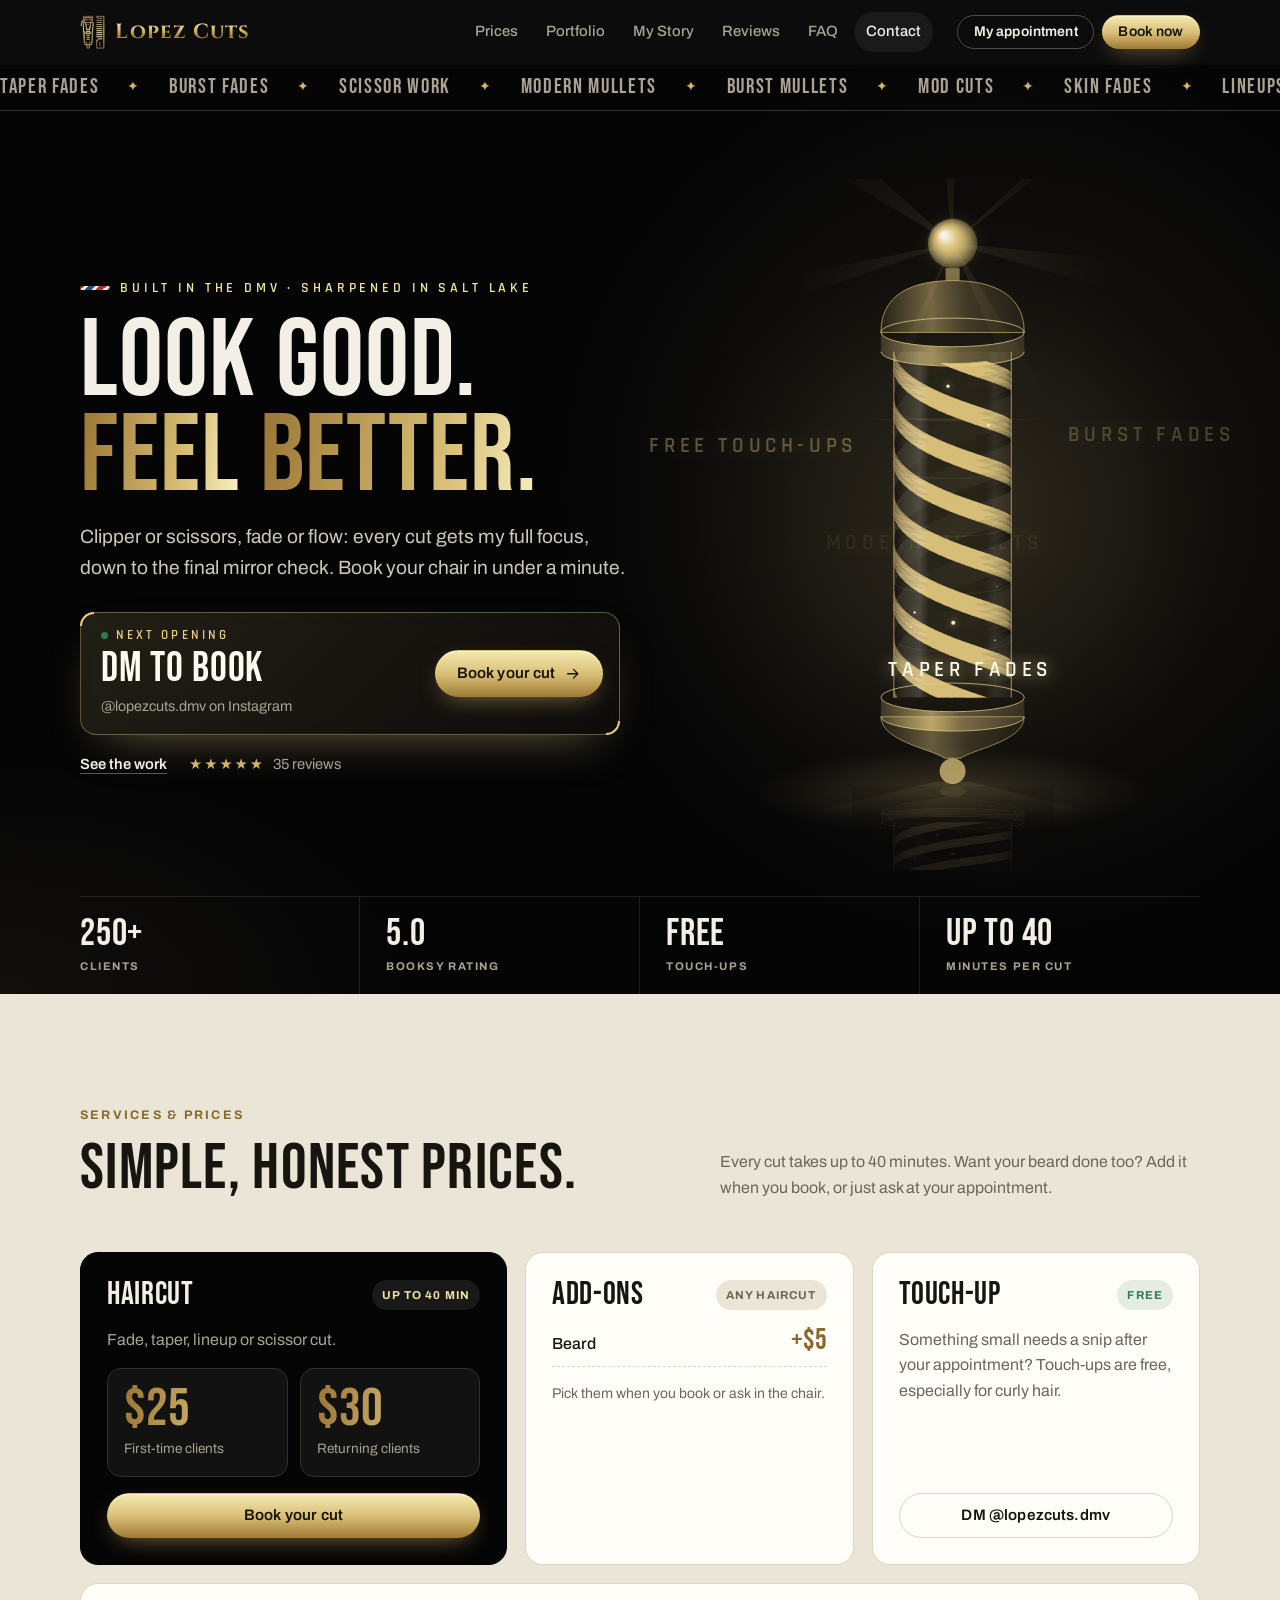
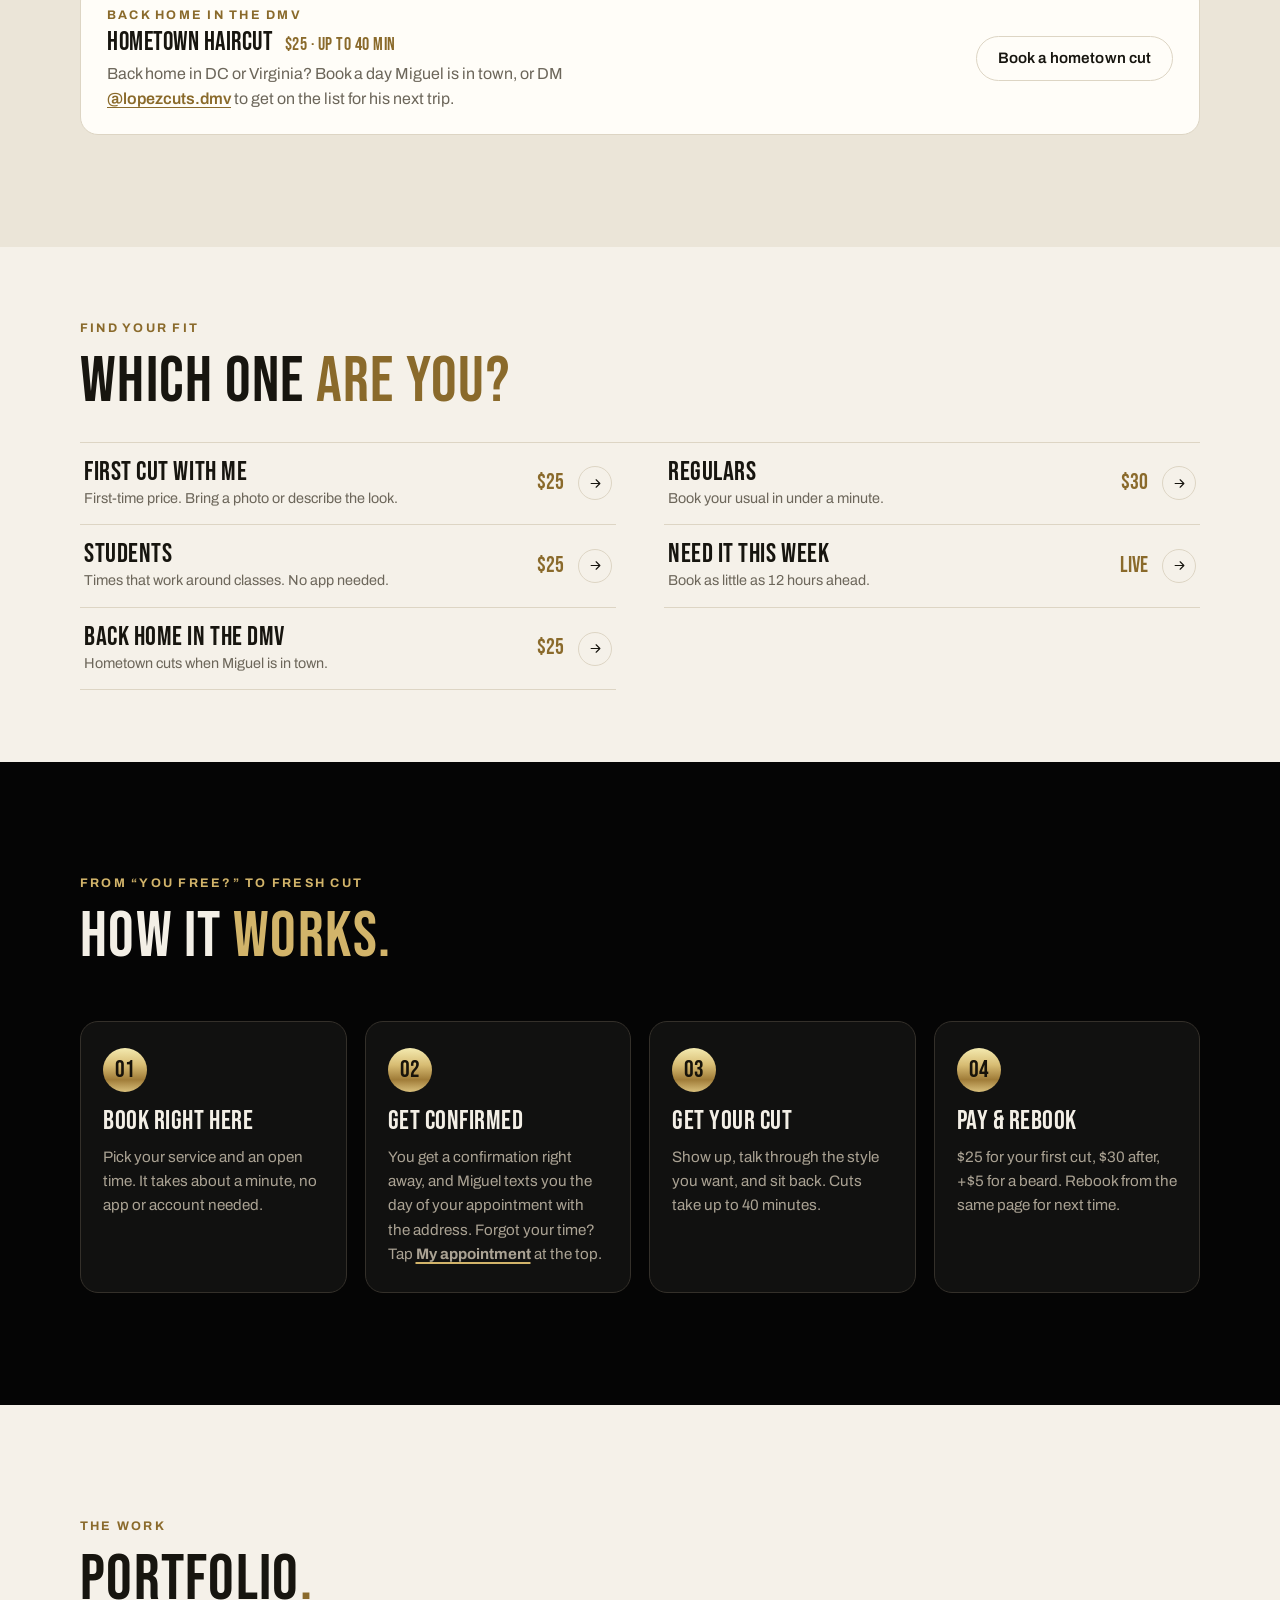
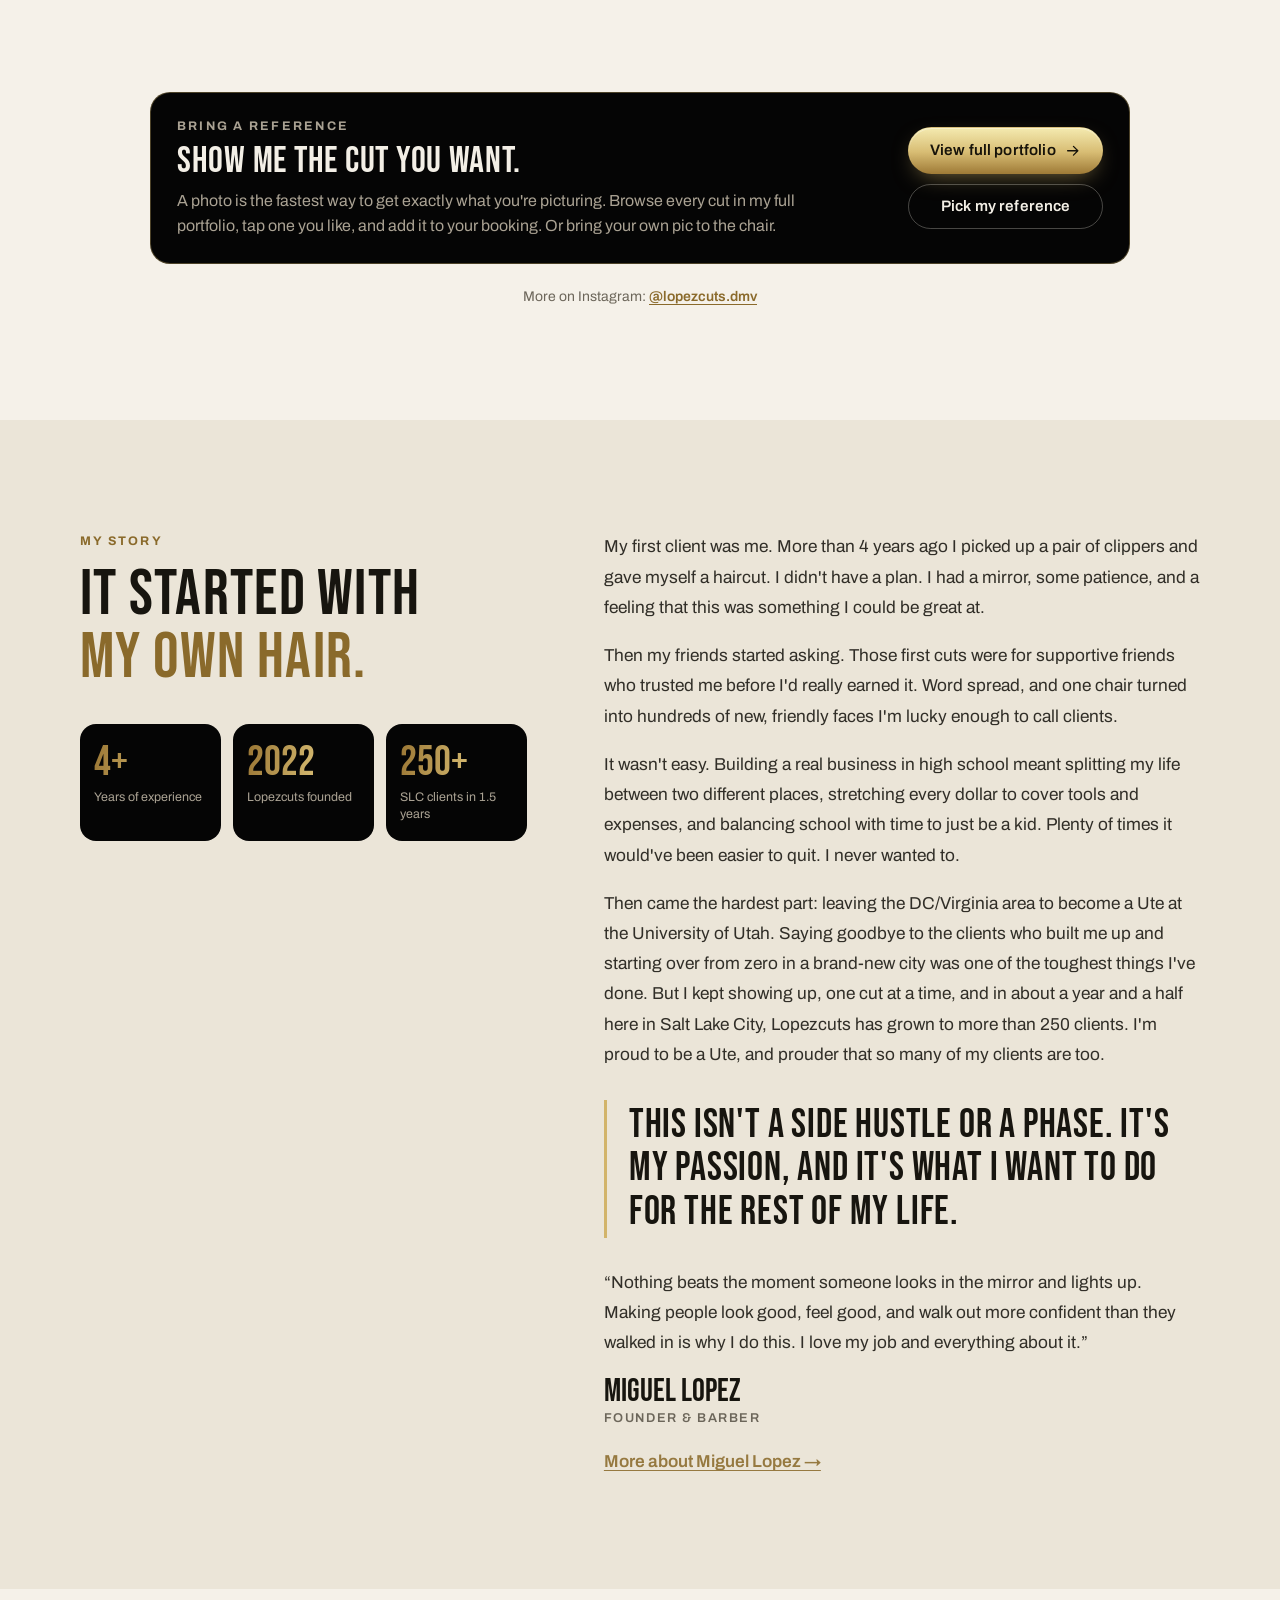
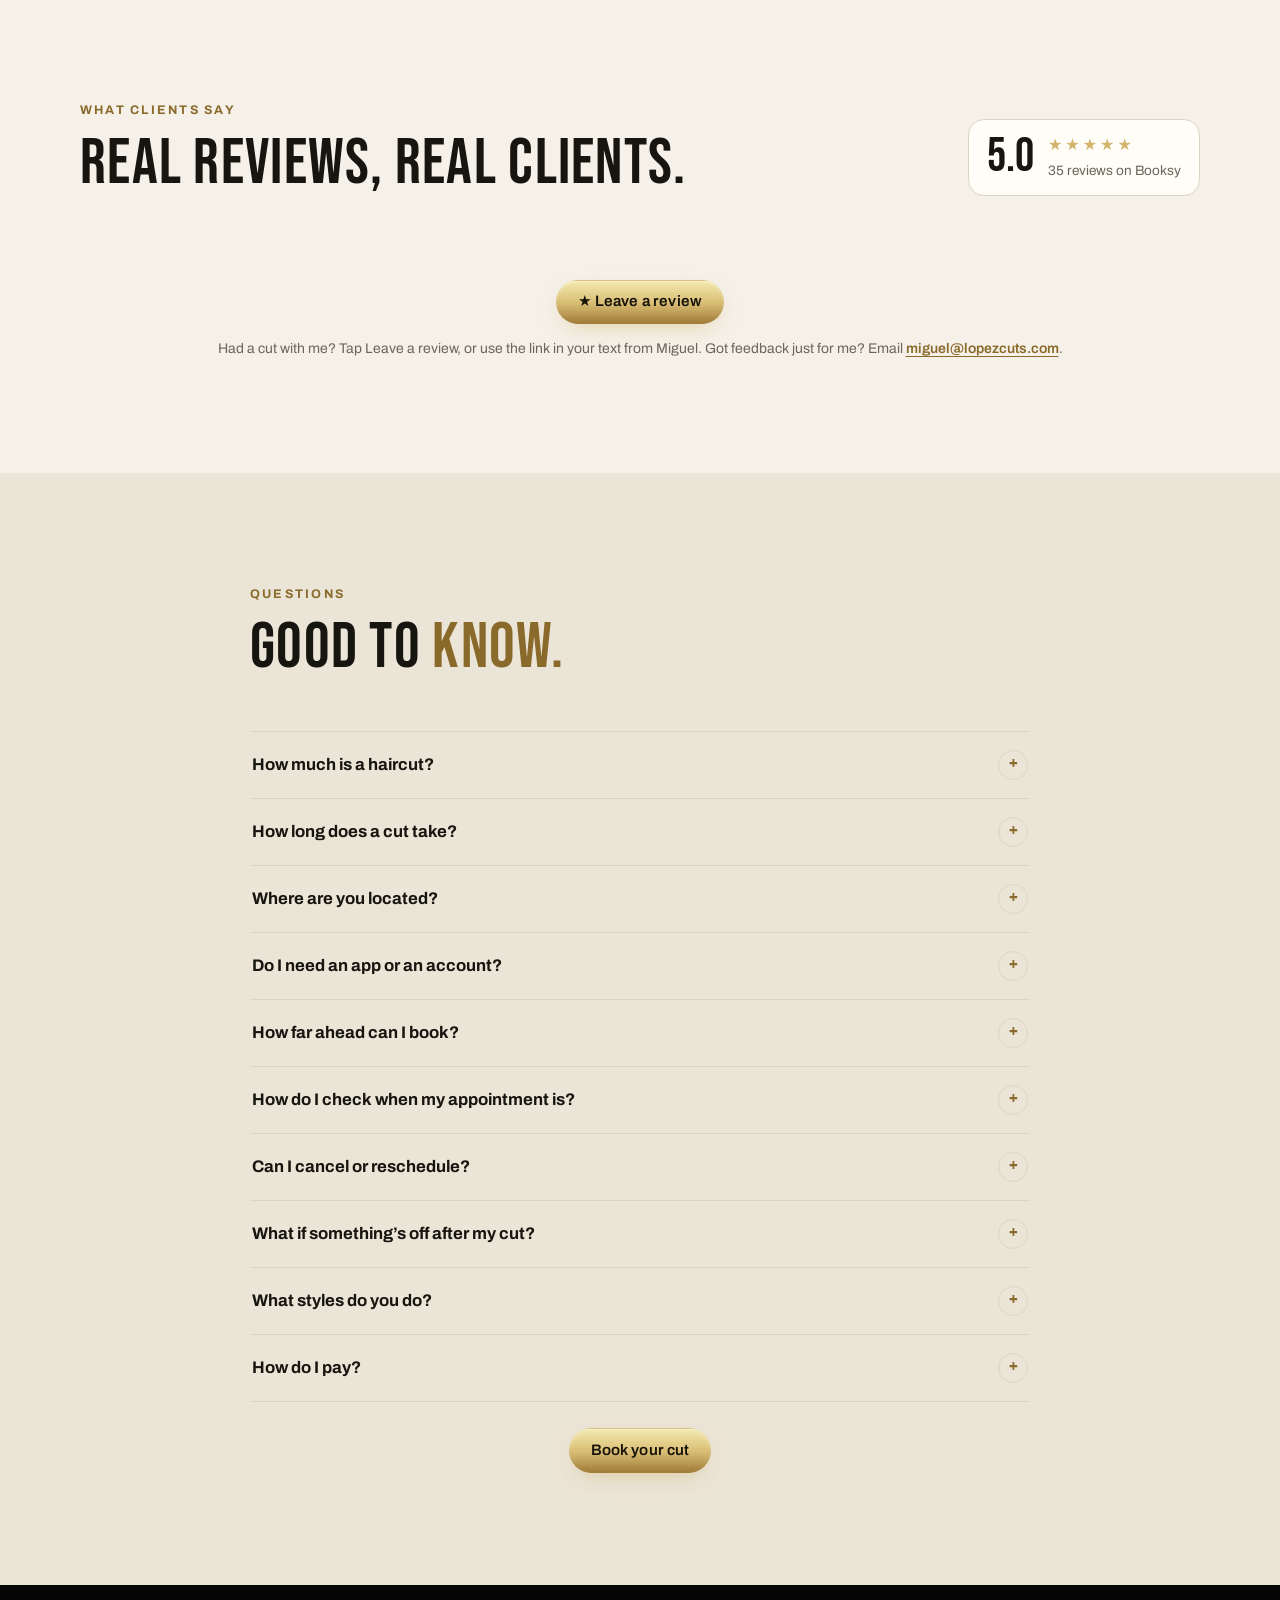
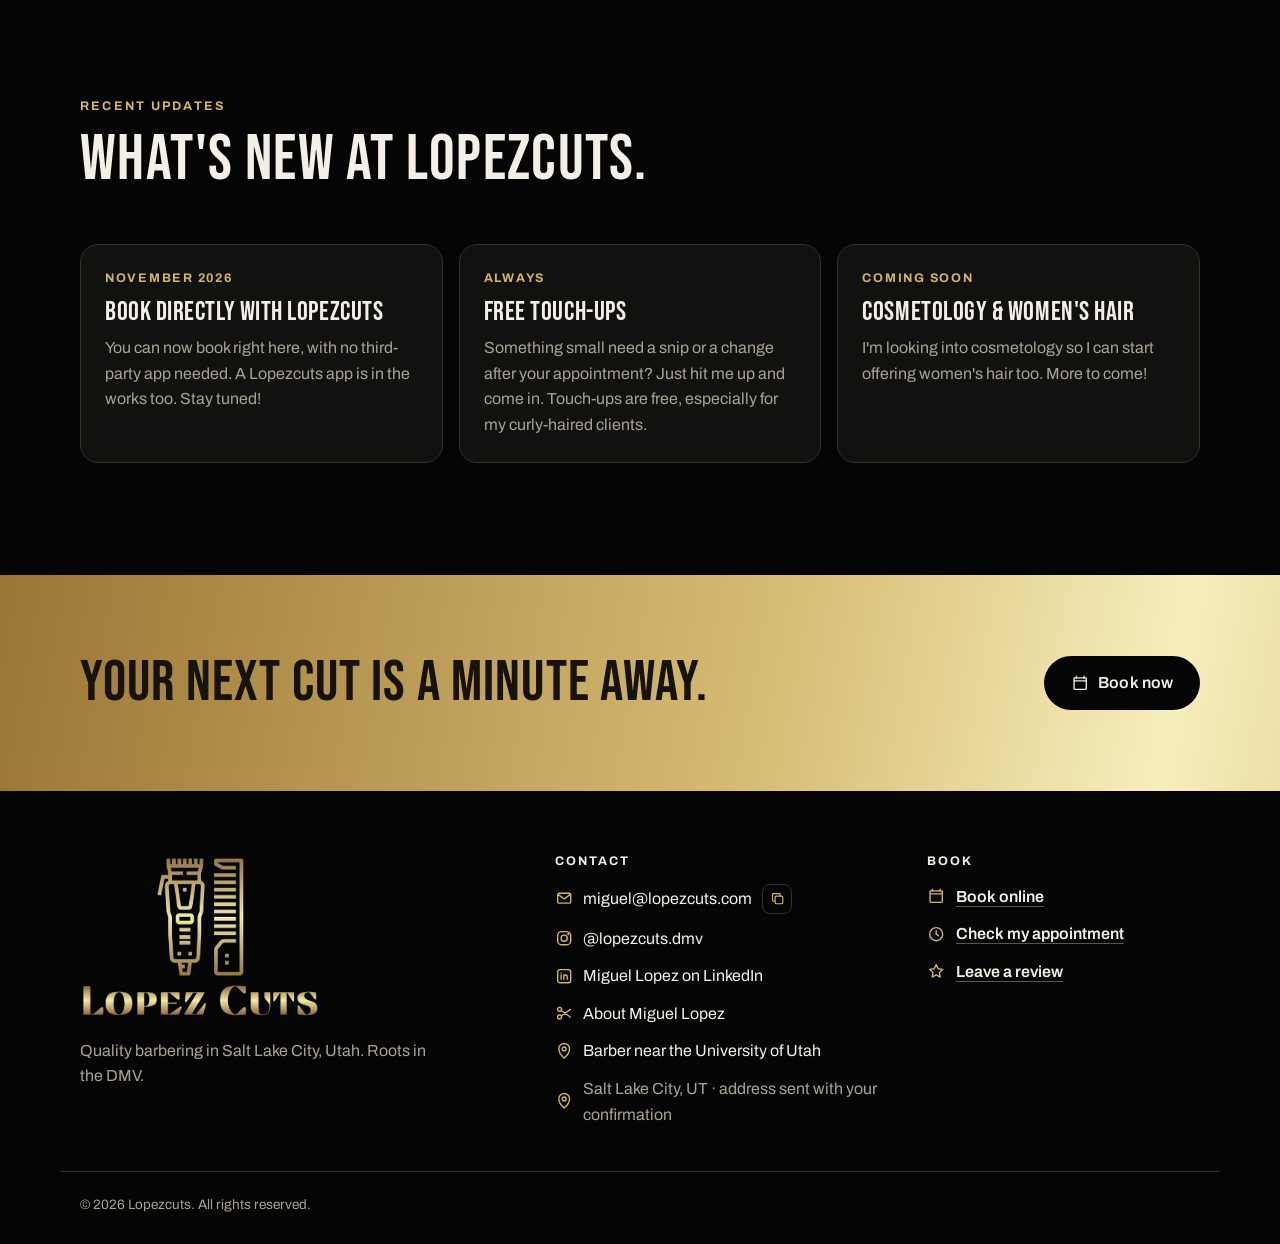
==== commit 48f78c80: "Require email when booking; change or cancel by emailed link The lookup goes back to view-only. A bu" ====
--- a/index.html
+++ b/index.html
@@ -139,7 +139,7 @@
 }
 </script>
 <script type="application/ld+json">
-{"@context": "https://schema.org", "@type": "FAQPage", "mainEntity": [{"@type": "Question", "name": "How much is a haircut?", "acceptedAnswer": {"@type": "Answer", "text": "$25 for your first cut and $30 after that. Add a beard for +$5. Touch-ups are free."}}, {"@type": "Question", "name": "How long does a cut take?", "acceptedAnswer": {"@type": "Answer", "text": "Up to 40 minutes, so you can fit it between classes or before work."}}, {"@type": "Question", "name": "Where are you located?", "acceptedAnswer": {"@type": "Answer", "text": "Salt Lake City, Utah. The exact address is sent with your confirmation text so it stays private."}}, {"@type": "Question", "name": "Do I need an app or an account?", "acceptedAnswer": {"@type": "Answer", "text": "No. Book right on this site in about a minute with your name and phone number. Your phone remembers you after the first time, so booking again takes a few taps."}}, {"@type": "Question", "name": "How far ahead can I book?", "acceptedAnswer": {"@type": "Answer", "text": "Up to 3 months ahead, and as late as 12 hours before an open time."}}, {"@type": "Question", "name": "How do I check when my appointment is?", "acceptedAnswer": {"@type": "Answer", "text": "Tap My appointment at the top of lopezcuts.com and enter the mobile number and first name you booked with. Your day and time show up right away, with a button to change or cancel."}}, {"@type": "Question", "name": "Can I cancel or reschedule?", "acceptedAnswer": {"@type": "Answer", "text": "Yes, up to 6 hours before your appointment. Tap My appointment at the top of this site, enter the mobile number and first name you booked with, then tap Change or cancel this appointment. From there pick Change day or time, or Cancel. The link in your confirmation text or email opens the same page. Closer than 6 hours, just reply to Miguel’s text."}}, {"@type": "Question", "name": "What if something’s off after my cut?", "acceptedAnswer": {"@type": "Answer", "text": "Reach out and come back in. Touch-ups are free, especially for curly hair."}}, {"@type": "Question", "name": "What styles do you do?", "acceptedAnswer": {"@type": "Answer", "text": "Taper fades, burst fades, modern and burst mullets, mod cuts, scissor cuts, lineups, curly hair and beards. Bring a photo if you have one."}}, {"@type": "Question", "name": "How do I pay?", "acceptedAnswer": {"@type": "Answer", "text": "You pay after your cut. Zelle is preferred, and cash, Venmo and Apple Pay all work too."}}]}
+{"@context": "https://schema.org", "@type": "FAQPage", "mainEntity": [{"@type": "Question", "name": "How much is a haircut?", "acceptedAnswer": {"@type": "Answer", "text": "$25 for your first cut and $30 after that. Add a beard for +$5. Touch-ups are free."}}, {"@type": "Question", "name": "How long does a cut take?", "acceptedAnswer": {"@type": "Answer", "text": "Up to 40 minutes, so you can fit it between classes or before work."}}, {"@type": "Question", "name": "Where are you located?", "acceptedAnswer": {"@type": "Answer", "text": "Salt Lake City, Utah. The exact address is sent with your confirmation text so it stays private."}}, {"@type": "Question", "name": "Do I need an app or an account?", "acceptedAnswer": {"@type": "Answer", "text": "No. Book right on this site in about a minute with your name, phone number and email. Your phone remembers you after the first time, so booking again takes a few taps."}}, {"@type": "Question", "name": "How far ahead can I book?", "acceptedAnswer": {"@type": "Answer", "text": "Up to 3 months ahead, and as late as 12 hours before an open time."}}, {"@type": "Question", "name": "How do I check when my appointment is?", "acceptedAnswer": {"@type": "Answer", "text": "Tap My appointment at the top of lopezcuts.com and enter the mobile number and first name you booked with. Your day and time show up right away, with a button that emails you a link to change or cancel."}}, {"@type": "Question", "name": "Can I cancel or reschedule?", "acceptedAnswer": {"@type": "Answer", "text": "Yes, up to 6 hours before your appointment. Tap My appointment at the top of this site, enter the mobile number and first name you booked with, then tap Email me my change or cancel link. We send your private link to the email you booked with, so only you can change your booking. Open it and pick Change day or time, or Cancel. Your confirmation email has the same link. Closer than 6 hours, just reply to Miguel’s text."}}, {"@type": "Question", "name": "What if something’s off after my cut?", "acceptedAnswer": {"@type": "Answer", "text": "Reach out and come back in. Touch-ups are free, especially for curly hair."}}, {"@type": "Question", "name": "What styles do you do?", "acceptedAnswer": {"@type": "Answer", "text": "Taper fades, burst fades, modern and burst mullets, mod cuts, scissor cuts, lineups, curly hair and beards. Bring a photo if you have one."}}, {"@type": "Question", "name": "How do I pay?", "acceptedAnswer": {"@type": "Answer", "text": "You pay after your cut. Zelle is preferred, and cash, Venmo and Apple Pay all work too."}}]}
 </script>
 <meta name="claude:viewport-fit-sides" content="cover">
 <meta name="theme-color" content="#050505">
@@ -403,10 +403,10 @@
         <details class="faq-item" data-reveal><summary>How much is a haircut?</summary><p>$25 for your first cut and $30 after that. Add a beard for +$5. Touch-ups are free.</p></details>
         <details class="faq-item" data-reveal><summary>How long does a cut take?</summary><p>Up to 40 minutes, so you can fit it between classes or before work.</p></details>
         <details class="faq-item" data-reveal><summary>Where are you located?</summary><p>Salt Lake City, Utah. The exact address is sent with your confirmation text so it stays private.</p></details>
-        <details class="faq-item" data-reveal><summary>Do I need an app or an account?</summary><p>No. Book right on this site in about a minute with your name and phone number. Your phone remembers you after the first time, so booking again takes a few taps.</p></details>
+        <details class="faq-item" data-reveal><summary>Do I need an app or an account?</summary><p>No. Book right on this site in about a minute with your name, phone number and email. Your phone remembers you after the first time, so booking again takes a few taps.</p></details>
         <details class="faq-item" data-reveal><summary>How far ahead can I book?</summary><p>Up to 3 months ahead, and as late as 12 hours before an open time.</p></details>
-        <details class="faq-item" data-reveal><summary>How do I check when my appointment is?</summary><p>Tap <button class="link-btn inline-link" type="button" data-lookup>My appointment</button> at the top of this site and enter the mobile number and first name you booked with. Your day and time show up right away, with a button to change or cancel. It’s also in your confirmation text or email.</p></details>
-        <details class="faq-item" data-reveal><summary>Can I cancel or reschedule?</summary><p>Yes, up to 6 hours before your appointment. Tap <button class="link-btn inline-link" type="button" data-lookup>My appointment</button> at the top of this site, enter the mobile number and first name you booked with, then tap Change or cancel this appointment. From there pick Change day or time, or Cancel. The link in your confirmation text or email opens the same page. Closer than 6 hours, just reply to Miguel’s text.</p></details>
+        <details class="faq-item" data-reveal><summary>How do I check when my appointment is?</summary><p>Tap <button class="link-btn inline-link" type="button" data-lookup>My appointment</button> at the top of this site and enter the mobile number and first name you booked with. Your day and time show up right away, with a button that emails you a link to change or cancel. It’s also in your confirmation text or email.</p></details>
+        <details class="faq-item" data-reveal><summary>Can I cancel or reschedule?</summary><p>Yes, up to 6 hours before your appointment. Tap <button class="link-btn inline-link" type="button" data-lookup>My appointment</button> at the top of this site, enter the mobile number and first name you booked with, then tap Email me my change or cancel link. We send your private link to the email you booked with, so only you can change your booking. Open it and pick Change day or time, or Cancel. Your confirmation email has the same link. Closer than 6 hours, just reply to Miguel’s text.</p></details>
         <details class="faq-item" data-reveal><summary>What if something’s off after my cut?</summary><p>Reach out and come back in. Touch-ups are free, especially for curly hair.</p></details>
         <details class="faq-item" data-reveal><summary>What styles do you do?</summary><p>Taper fades, burst fades, modern and burst mullets, mod cuts, scissor cuts, lineups, curly hair and beards. Bring a photo if you have one.</p></details>
         <details class="faq-item" data-reveal><summary>How do I pay?</summary><p>You pay after your cut. Zelle is preferred, and cash, Venmo and Apple Pay all work too.</p></details>
--- a/assets/css/site.css
+++ b/assets/css/site.css
@@ -692,3 +692,6 @@
 .welcome-back { display: flex; align-items: center; justify-content: space-between; gap: 12px; background: var(--card); border: 1px solid var(--line); border-radius: 14px; padding: 14px 16px; }
 .welcome-back > div { display: grid; gap: 2px; min-width: 0; }
 .welcome-back .muted { overflow: hidden; text-overflow: ellipsis; white-space: nowrap; }
+
+/* Lookup: "link sent" note */
+.note-ok { background: var(--card); border: 1px solid var(--line); border-radius: 14px; padding: 12px 16px; font-weight: 600; }
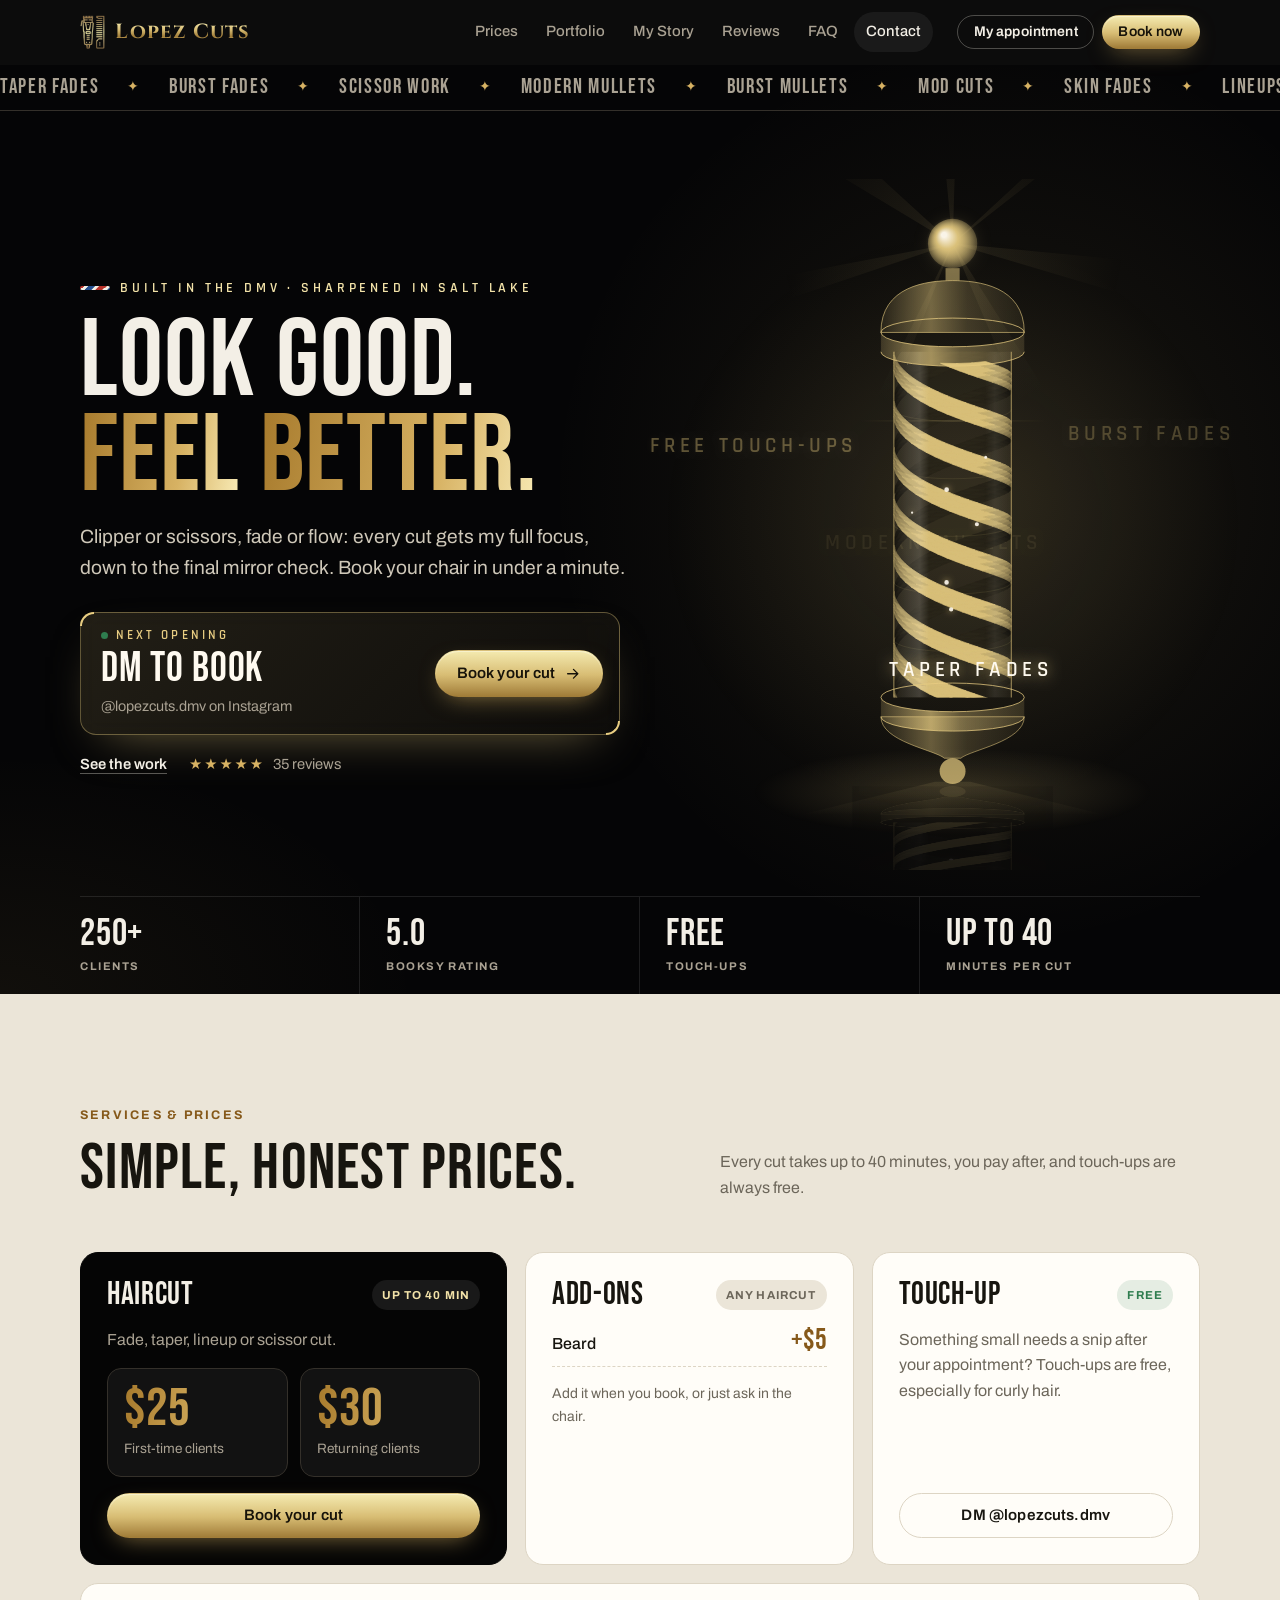
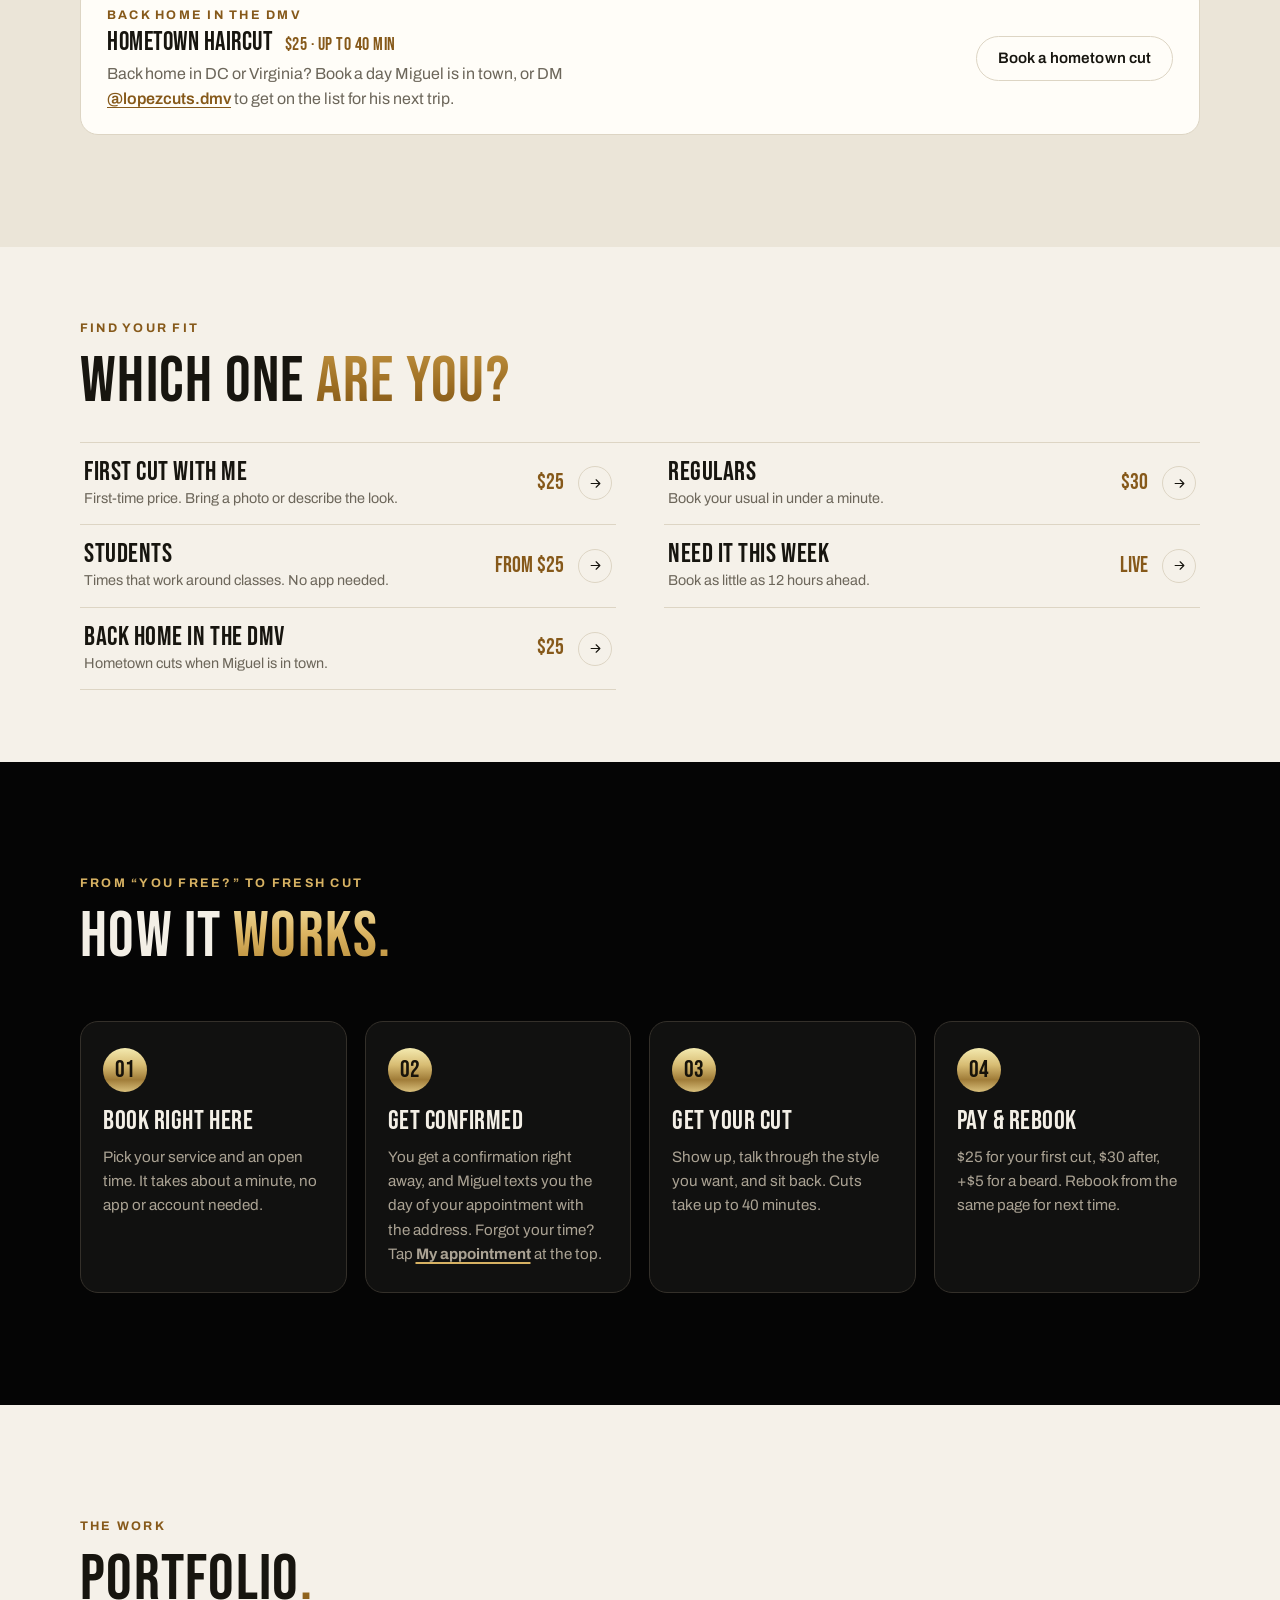
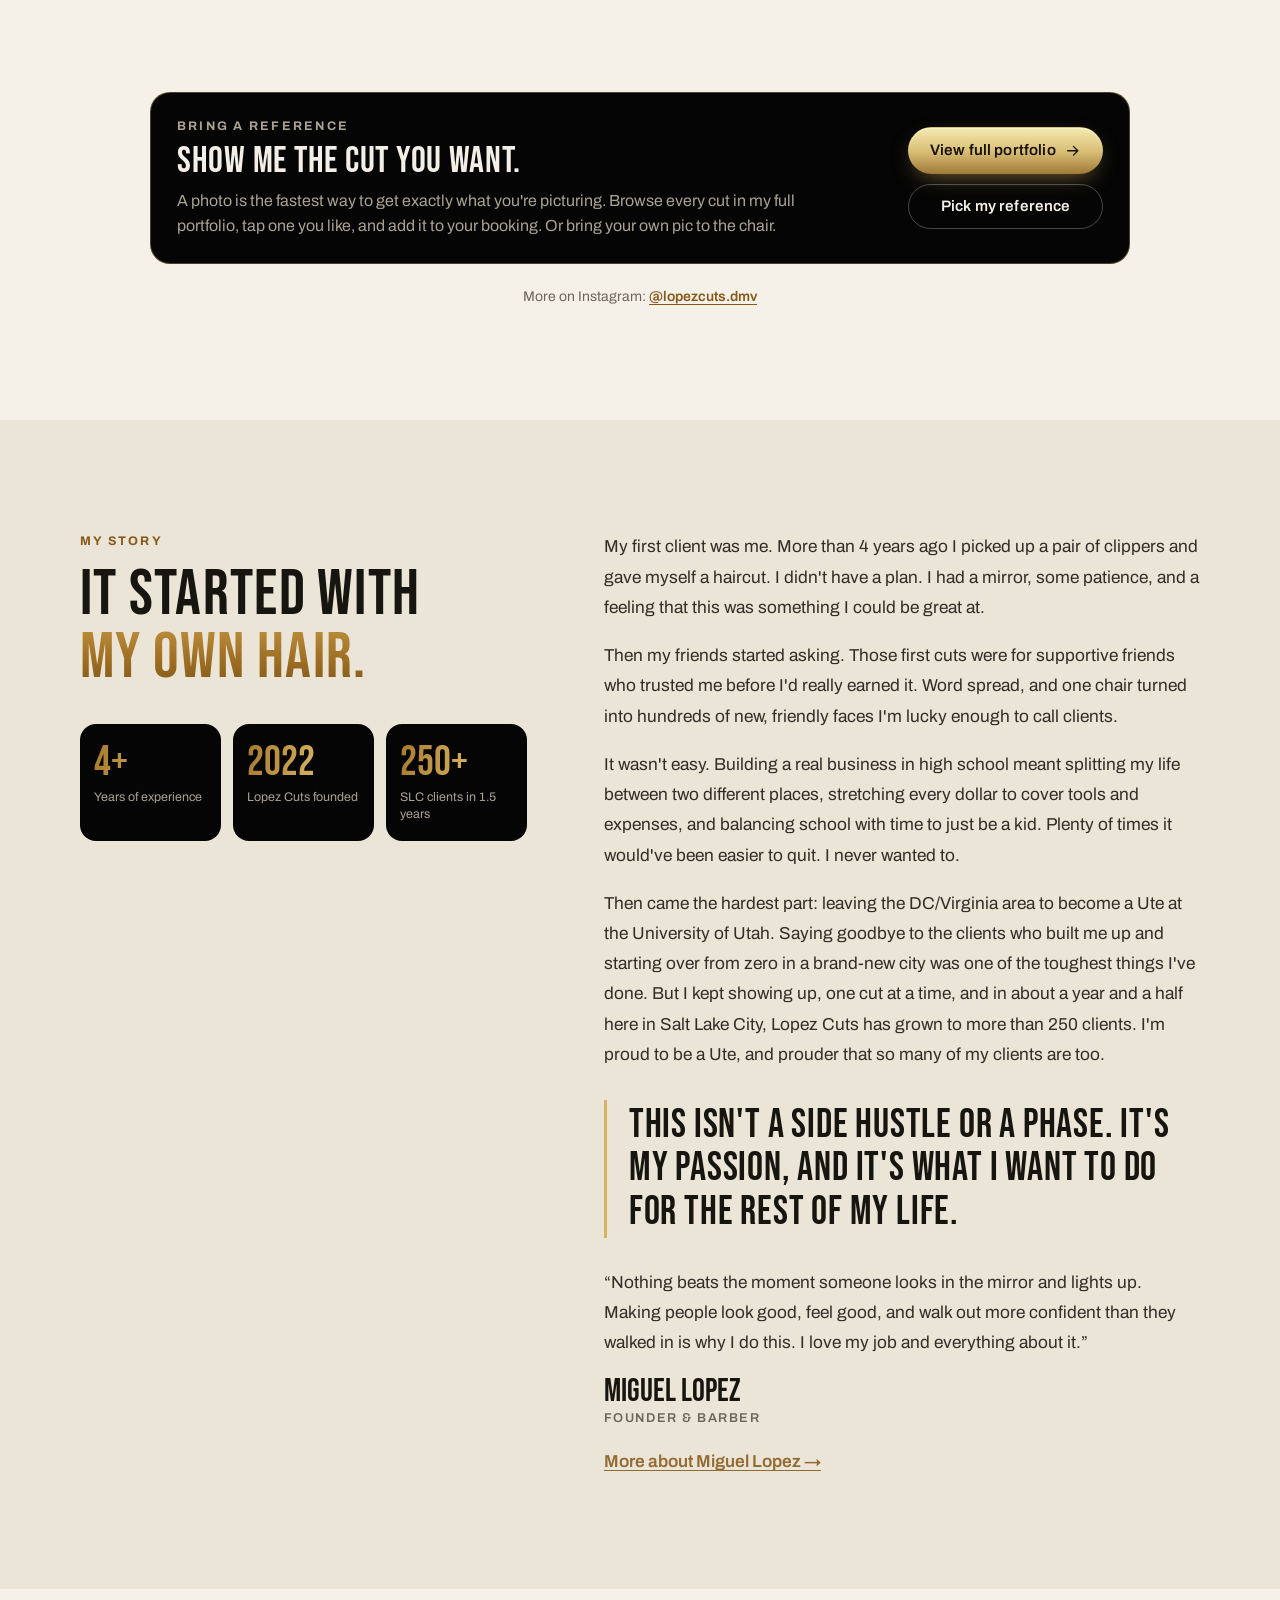
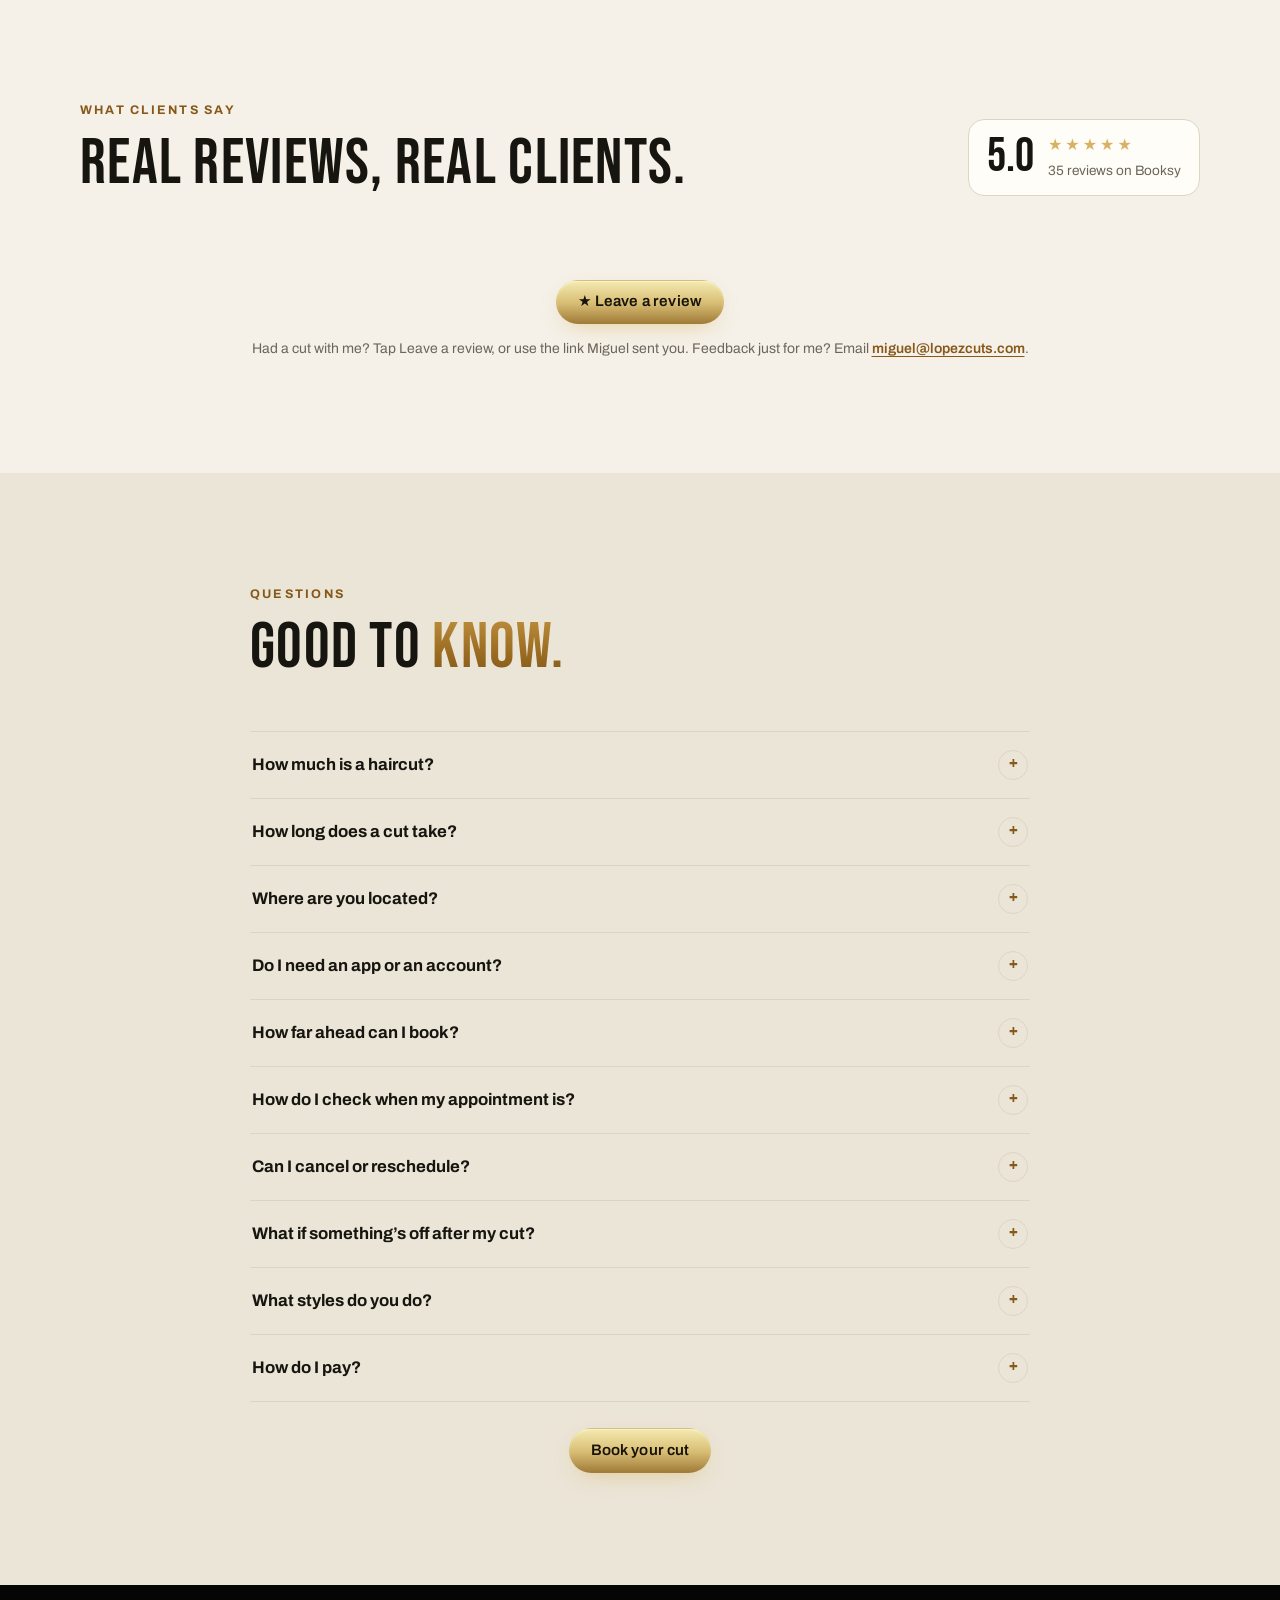
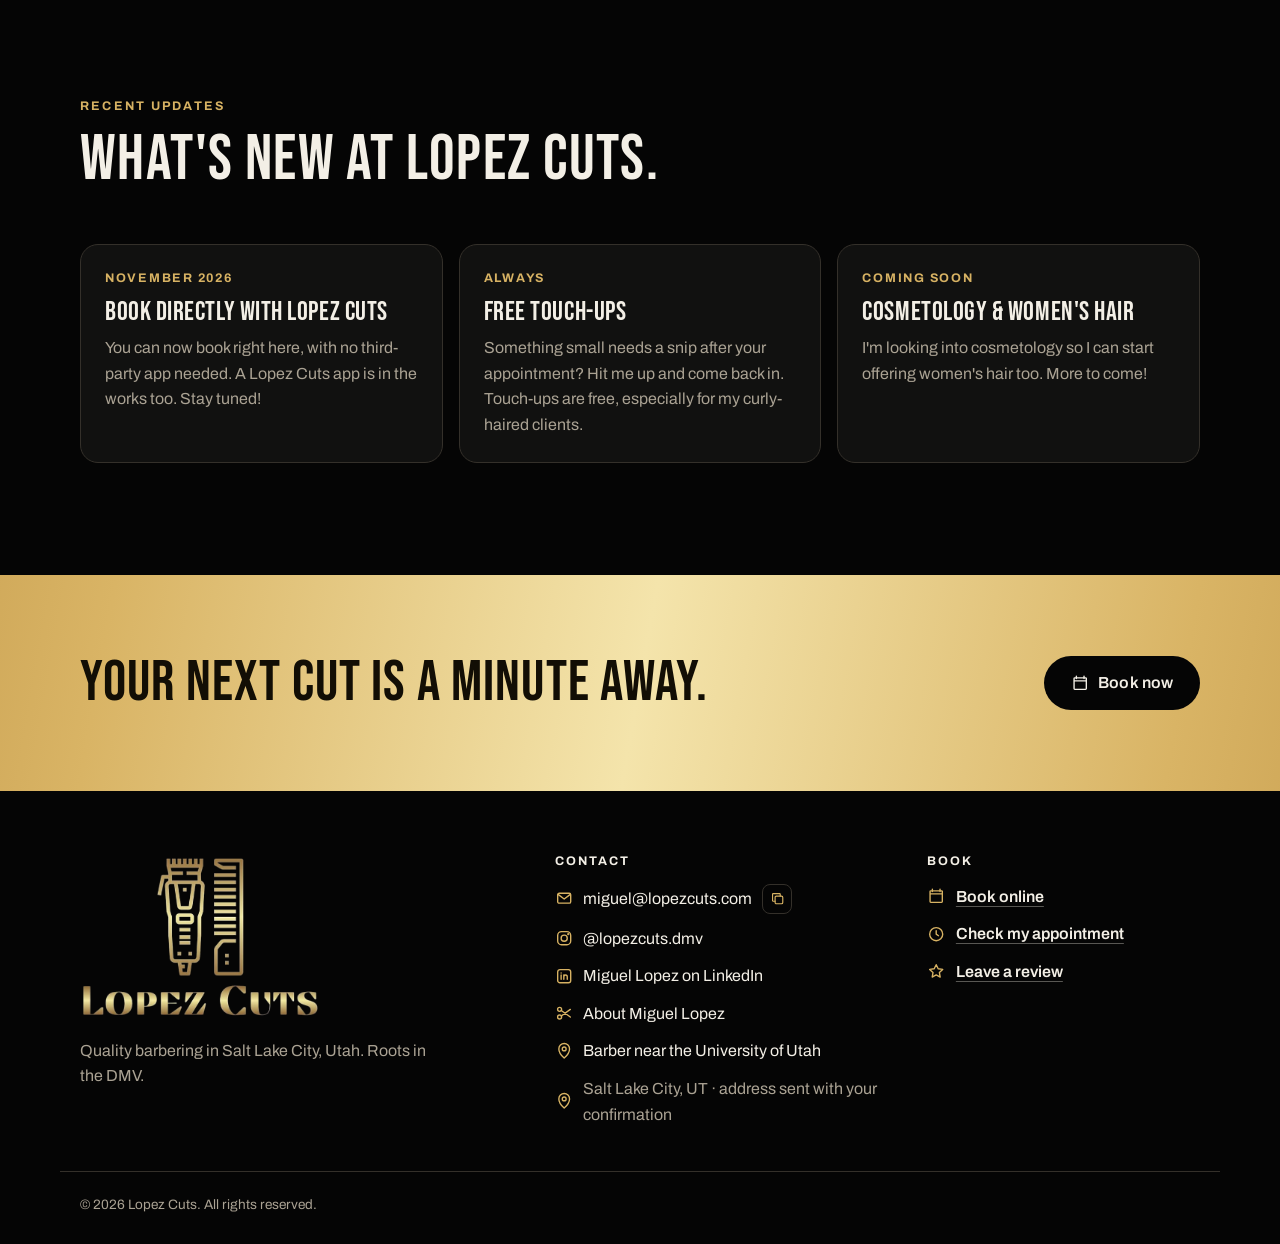
==== commit 205c63d9: "Polish gold colorway and site wording Richer, warmer gold everywhere (no olive/mustard): gold-foil f" ====
--- a/index.html
+++ b/index.html
@@ -139,7 +139,7 @@
 }
 </script>
 <script type="application/ld+json">
-{"@context": "https://schema.org", "@type": "FAQPage", "mainEntity": [{"@type": "Question", "name": "How much is a haircut?", "acceptedAnswer": {"@type": "Answer", "text": "$25 for your first cut and $30 after that. Add a beard for +$5. Touch-ups are free."}}, {"@type": "Question", "name": "How long does a cut take?", "acceptedAnswer": {"@type": "Answer", "text": "Up to 40 minutes, so you can fit it between classes or before work."}}, {"@type": "Question", "name": "Where are you located?", "acceptedAnswer": {"@type": "Answer", "text": "Salt Lake City, Utah. The exact address is sent with your confirmation text so it stays private."}}, {"@type": "Question", "name": "Do I need an app or an account?", "acceptedAnswer": {"@type": "Answer", "text": "No. Book right on this site in about a minute with your name, phone number and email. Your phone remembers you after the first time, so booking again takes a few taps."}}, {"@type": "Question", "name": "How far ahead can I book?", "acceptedAnswer": {"@type": "Answer", "text": "Up to 3 months ahead, and as late as 12 hours before an open time."}}, {"@type": "Question", "name": "How do I check when my appointment is?", "acceptedAnswer": {"@type": "Answer", "text": "Tap My appointment at the top of lopezcuts.com and enter the mobile number and first name you booked with. Your day and time show up right away, with a button that emails you a link to change or cancel."}}, {"@type": "Question", "name": "Can I cancel or reschedule?", "acceptedAnswer": {"@type": "Answer", "text": "Yes, up to 6 hours before your appointment. Tap My appointment at the top of this site, enter the mobile number and first name you booked with, then tap Email me my change or cancel link. We send your private link to the email you booked with, so only you can change your booking. Open it and pick Change day or time, or Cancel. Your confirmation email has the same link. Closer than 6 hours, just reply to Miguel’s text."}}, {"@type": "Question", "name": "What if something’s off after my cut?", "acceptedAnswer": {"@type": "Answer", "text": "Reach out and come back in. Touch-ups are free, especially for curly hair."}}, {"@type": "Question", "name": "What styles do you do?", "acceptedAnswer": {"@type": "Answer", "text": "Taper fades, burst fades, modern and burst mullets, mod cuts, scissor cuts, lineups, curly hair and beards. Bring a photo if you have one."}}, {"@type": "Question", "name": "How do I pay?", "acceptedAnswer": {"@type": "Answer", "text": "You pay after your cut. Zelle is preferred, and cash, Venmo and Apple Pay all work too."}}]}
+{"@context": "https://schema.org", "@type": "FAQPage", "mainEntity": [{"@type": "Question", "name": "How much is a haircut?", "acceptedAnswer": {"@type": "Answer", "text": "$25 for your first cut and $30 after that. Add a beard for +$5. Touch-ups are free."}}, {"@type": "Question", "name": "How long does a cut take?", "acceptedAnswer": {"@type": "Answer", "text": "Up to 40 minutes, so you can fit it between classes or before work."}}, {"@type": "Question", "name": "Where are you located?", "acceptedAnswer": {"@type": "Answer", "text": "Salt Lake City, Utah. The exact address is sent with your confirmation text so it stays private."}}, {"@type": "Question", "name": "Do I need an app or an account?", "acceptedAnswer": {"@type": "Answer", "text": "No. Book right on this site in about a minute with your name, phone number and email. Your phone remembers you after the first time, so booking again takes a few taps."}}, {"@type": "Question", "name": "How far ahead can I book?", "acceptedAnswer": {"@type": "Answer", "text": "Up to 3 months ahead, and as late as 12 hours before an open time."}}, {"@type": "Question", "name": "How do I check when my appointment is?", "acceptedAnswer": {"@type": "Answer", "text": "Tap My appointment at the top of lopezcuts.com and enter the mobile number and first name you booked with. Your day and time show up right away, with a button that emails you a link to change or cancel."}}, {"@type": "Question", "name": "Can I cancel or reschedule?", "acceptedAnswer": {"@type": "Answer", "text": "Yes, up to 6 hours before your appointment. Open the link in your confirmation email and pick Change day or time, or Cancel. Lost the email? Tap My appointment at the top, enter the mobile number and first name you booked with, and we’ll email you a fresh private link so only you can change your booking. Inside 6 hours, just reply to Miguel’s text."}}, {"@type": "Question", "name": "What if something’s off after my cut?", "acceptedAnswer": {"@type": "Answer", "text": "Let me know and come back in. Touch-ups are always free, especially for curly hair."}}, {"@type": "Question", "name": "What styles do you do?", "acceptedAnswer": {"@type": "Answer", "text": "Taper fades, burst fades, modern and burst mullets, mod cuts, scissor cuts, lineups, curly hair and beards. Bring a photo if you have one."}}, {"@type": "Question", "name": "How do I pay?", "acceptedAnswer": {"@type": "Answer", "text": "You pay after your cut. Zelle is preferred, and cash, Venmo and Apple Pay all work too."}}]}
 </script>
 <meta name="claude:viewport-fit-sides" content="cover">
 <meta name="theme-color" content="#050505">
@@ -244,7 +244,7 @@
           <p class="kicker">Services &amp; Prices</p>
           <h2>Simple, honest prices.</h2>
         </div>
-        <p class="sec-note">Every cut takes up to 40 minutes. Want your beard done too? Add it when you book, or just ask at your appointment.</p>
+        <p class="sec-note">Every cut takes up to 40 minutes, you pay after, and touch-ups are always free.</p>
       </div>
       <div class="price-grid" id="priceGrid">
         <article class="price-card feature" data-reveal>
@@ -261,7 +261,7 @@
           <ul class="addon-list">
             <li><span>Beard</span><b>+$5</b></li>
           </ul>
-          <p class="muted small">Pick them when you book or ask in the chair.</p>
+          <p class="muted small">Add it when you book, or just ask in the chair.</p>
         </article>
         <article class="price-card" data-reveal>
           <div class="pc-head"><h3>Touch-up</h3><span class="tag good">Free</span></div>
@@ -292,7 +292,7 @@
       <div class="fit-list">
         <button class="fit-row" type="button" data-book><span class="fit-t"><b>First cut with me</b><span>First-time price. Bring a photo or describe the look.</span></span><span class="fit-p">$25</span><span class="fit-go" aria-hidden="true"><svg class="ic"><use href="#i-arrow"/></svg></span></button>
         <button class="fit-row" type="button" data-book><span class="fit-t"><b>Regulars</b><span>Book your usual in under a minute.</span></span><span class="fit-p">$30</span><span class="fit-go" aria-hidden="true"><svg class="ic"><use href="#i-arrow"/></svg></span></button>
-        <button class="fit-row" type="button" data-book><span class="fit-t"><b>Students</b><span>Times that work around classes. No app needed.</span></span><span class="fit-p">$25</span><span class="fit-go" aria-hidden="true"><svg class="ic"><use href="#i-arrow"/></svg></span></button>
+        <button class="fit-row" type="button" data-book><span class="fit-t"><b>Students</b><span>Times that work around classes. No app needed.</span></span><span class="fit-p">From $25</span><span class="fit-go" aria-hidden="true"><svg class="ic"><use href="#i-arrow"/></svg></span></button>
         <button class="fit-row" type="button" data-book><span class="fit-t"><b>Need it this week</b><span>Book as little as 12 hours ahead.</span></span><span class="fit-p">Live</span><span class="fit-go" aria-hidden="true"><svg class="ic"><use href="#i-arrow"/></svg></span></button>
         <button class="fit-row" type="button" data-book data-home><span class="fit-t"><b>Back home in the DMV</b><span>Hometown cuts when Miguel is in town.</span></span><span class="fit-p">$25</span><span class="fit-go" aria-hidden="true"><svg class="ic"><use href="#i-arrow"/></svg></span></button>
       </div>
@@ -351,7 +351,7 @@
         <h2>It started with <span class="gold">my own hair.</span></h2>
         <div class="stats">
           <div class="stat"><span class="stat-n" data-count="4" data-suffix="+" data-years>4+</span><span class="stat-c">Years of experience</span></div>
-          <div class="stat"><span class="stat-n" data-count="2022" data-plain>2022</span><span class="stat-c">Lopezcuts founded</span></div>
+          <div class="stat"><span class="stat-n" data-count="2022" data-plain>2022</span><span class="stat-c">Lopez Cuts founded</span></div>
           <div class="stat"><span class="stat-n" data-count="250" data-suffix="+">250+</span><span class="stat-c">SLC clients in 1.5 years</span></div>
         </div>
       </div>
@@ -359,7 +359,7 @@
         <p>My first client was me. More than <span data-years>4</span> years ago I picked up a pair of clippers and gave myself a haircut. I didn't have a plan. I had a mirror, some patience, and a feeling that this was something I could be great at.</p>
         <p>Then my friends started asking. Those first cuts were for supportive friends who trusted me before I'd really earned it. Word spread, and one chair turned into hundreds of new, friendly faces I'm lucky enough to call clients.</p>
         <p>It wasn't easy. Building a real business in high school meant splitting my life between two different places, stretching every dollar to cover tools and expenses, and balancing school with time to just be a kid. Plenty of times it would've been easier to quit. I never wanted to.</p>
-        <p>Then came the hardest part: leaving the DC/Virginia area to become a Ute at the University of Utah. Saying goodbye to the clients who built me up and starting over from zero in a brand-new city was one of the toughest things I've done. But I kept showing up, one cut at a time, and in about a year and a half here in Salt Lake City, Lopezcuts has grown to more than 250 clients. I'm proud to be a Ute, and prouder that so many of my clients are too.</p>
+        <p>Then came the hardest part: leaving the DC/Virginia area to become a Ute at the University of Utah. Saying goodbye to the clients who built me up and starting over from zero in a brand-new city was one of the toughest things I've done. But I kept showing up, one cut at a time, and in about a year and a half here in Salt Lake City, Lopez Cuts has grown to more than 250 clients. I'm proud to be a Ute, and prouder that so many of my clients are too.</p>
         <blockquote class="pull">This isn't a side hustle or a phase. It's my passion, and it's what I want to do for the rest of my life.</blockquote>
         <p>&ldquo;Nothing beats the moment someone looks in the mirror and lights up. Making people look good, feel good, and walk out more confident than they walked in is why I do this. I love my job and everything about it.&rdquo;</p>
         <p class="sig">Miguel Lopez<span>Founder &amp; Barber</span></p>
@@ -386,7 +386,7 @@
         <button class="btn gold" type="button" data-review>&#9733; Leave a review</button>
         <button class="btn ghost-dark" type="button" id="moreReviews" hidden>See all reviews</button>
       </div>
-      <p class="center muted small">Had a cut with me? Tap Leave a review, or use the link in your text from Miguel. Got feedback just for me? Email <a class="link" href="mailto:miguel@lopezcuts.com">miguel@lopezcuts.com</a>.</p>
+      <p class="center muted small">Had a cut with me? Tap Leave a review, or use the link Miguel sent you. Feedback just for me? Email <a class="link" href="mailto:miguel@lopezcuts.com">miguel@lopezcuts.com</a>.</p>
     </div>
   </section>
 
@@ -406,8 +406,8 @@
         <details class="faq-item" data-reveal><summary>Do I need an app or an account?</summary><p>No. Book right on this site in about a minute with your name, phone number and email. Your phone remembers you after the first time, so booking again takes a few taps.</p></details>
         <details class="faq-item" data-reveal><summary>How far ahead can I book?</summary><p>Up to 3 months ahead, and as late as 12 hours before an open time.</p></details>
         <details class="faq-item" data-reveal><summary>How do I check when my appointment is?</summary><p>Tap <button class="link-btn inline-link" type="button" data-lookup>My appointment</button> at the top of this site and enter the mobile number and first name you booked with. Your day and time show up right away, with a button that emails you a link to change or cancel. It’s also in your confirmation text or email.</p></details>
-        <details class="faq-item" data-reveal><summary>Can I cancel or reschedule?</summary><p>Yes, up to 6 hours before your appointment. Tap <button class="link-btn inline-link" type="button" data-lookup>My appointment</button> at the top of this site, enter the mobile number and first name you booked with, then tap Email me my change or cancel link. We send your private link to the email you booked with, so only you can change your booking. Open it and pick Change day or time, or Cancel. Your confirmation email has the same link. Closer than 6 hours, just reply to Miguel’s text.</p></details>
-        <details class="faq-item" data-reveal><summary>What if something’s off after my cut?</summary><p>Reach out and come back in. Touch-ups are free, especially for curly hair.</p></details>
+        <details class="faq-item" data-reveal><summary>Can I cancel or reschedule?</summary><p>Yes, up to 6 hours before your appointment. Open the link in your confirmation email and pick Change day or time, or Cancel. Lost the email? Tap <button class="link-btn inline-link" type="button" data-lookup>My appointment</button> at the top, enter the mobile number and first name you booked with, and we’ll email you a fresh private link so only you can change your booking. Inside 6 hours, just reply to Miguel’s text.</p></details>
+        <details class="faq-item" data-reveal><summary>What if something’s off after my cut?</summary><p>Let me know and come back in. Touch-ups are always free, especially for curly hair.</p></details>
         <details class="faq-item" data-reveal><summary>What styles do you do?</summary><p>Taper fades, burst fades, modern and burst mullets, mod cuts, scissor cuts, lineups, curly hair and beards. Bring a photo if you have one.</p></details>
         <details class="faq-item" data-reveal><summary>How do I pay?</summary><p>You pay after your cut. Zelle is preferred, and cash, Venmo and Apple Pay all work too.</p></details>
       </div>
@@ -418,10 +418,10 @@
   <!-- UPDATES -->
   <section class="band ink" id="updates">
     <div class="wrap">
-      <div class="sec-head" data-reveal><div><p class="kicker">Recent updates</p><h2>What's new at Lopezcuts.</h2></div></div>
+      <div class="sec-head" data-reveal><div><p class="kicker">Recent updates</p><h2>What's new at Lopez Cuts.</h2></div></div>
       <div class="updates">
-        <article data-reveal><p class="date">November 2026</p><h3>Book directly with Lopezcuts</h3><p>You can now book right here, with no third-party app needed. A Lopezcuts app is in the works too. Stay tuned!</p></article>
-        <article data-reveal><p class="date">Always</p><h3>Free touch-ups</h3><p>Something small need a snip or a change after your appointment? Just hit me up and come in. Touch-ups are free, especially for my curly-haired clients.</p></article>
+        <article data-reveal><p class="date">November 2026</p><h3>Book directly with Lopez Cuts</h3><p>You can now book right here, with no third-party app needed. A Lopez Cuts app is in the works too. Stay tuned!</p></article>
+        <article data-reveal><p class="date">Always</p><h3>Free touch-ups</h3><p>Something small needs a snip after your appointment? Hit me up and come back in. Touch-ups are free, especially for my curly-haired clients.</p></article>
         <article data-reveal><p class="date">Coming soon</p><h3>Cosmetology &amp; women's hair</h3><p>I'm looking into cosmetology so I can start offering women's hair too. More to come!</p></article>
       </div>
     </div>
@@ -463,7 +463,7 @@
     </div>
   </div>
   <div class="wrap foot-base">
-    <p>© <span id="year">2026</span> Lopezcuts. All rights reserved.</p>
+    <p>© <span id="year">2026</span> Lopez Cuts. All rights reserved.</p>
   </div>
 </footer>
 
--- a/assets/css/site.css
+++ b/assets/css/site.css
@@ -6,12 +6,15 @@
   --ink: #050505;          /* logo black */
   --ink-2: #111110;
   --ink-3: #1c1b18;
-  --gold: #d2b46a;         /* logo gold */
-  --gold-hi: #efe2a2;
-  --gold-deep: #8a6a2b;    /* gold text on paper */
+  --gold: #d7b263;         /* logo gold: warm, never mustard */
+  --gold-hi: #f2e2a8;
+  --gold-deep: #86591a;    /* gold text on paper: deep bronze-gold, 5:1 contrast */
   /* The logo's metallic gold, light at the top, deep in the middle */
   --gold-grad: linear-gradient(180deg, #f4eab0 0%, #d8bd74 38%, #a07c38 72%, #d9c07c 100%);
-  --gold-sheen: linear-gradient(100deg, #9a7634 0%, #d6bb72 30%, #f6eebc 46%, #d6bb72 62%, #9a7634 100%);
+  --gold-sheen: linear-gradient(100deg, #a77a2c 0%, #d7b263 30%, #f6e7b0 46%, #d7b263 62%, #a77a2c 100%);
+  /* Gold-foil fill for gold words in headings: bright on black, deeper on paper */
+  --gold-foil: linear-gradient(180deg, #f4e3a8 0%, #dcb563 45%, #b0832f 100%);
+  --gold-foil-deep: linear-gradient(180deg, #c39542 0%, #9c6d22 55%, #7a5216 100%);
   --paper: #f5f1e9;        /* brand paper */
   --paper-2: #ebe5d8;
   --card: #fffdf8;
@@ -33,13 +36,13 @@
 @media (prefers-color-scheme: dark) {
   :root:not([data-theme="light"]) {
     --paper: #141310; --paper-2: #1c1a16; --card: #1d1b17; --text: #efeadf; --muted: #a59e90;
-    --line: #2f2b25; --gold-deep: #d9b866; --shadow: 0 1px 2px rgb(0 0 0 / 30%), 0 12px 30px rgb(0 0 0 / 35%);
+    --line: #2f2b25; --gold-foil-deep: var(--gold-foil); --gold-deep: #dcb664; --shadow: 0 1px 2px rgb(0 0 0 / 30%), 0 12px 30px rgb(0 0 0 / 35%);
     color-scheme: dark;
   }
 }
 :root[data-theme="dark"] {
   --paper: #141310; --paper-2: #1c1a16; --card: #1d1b17; --text: #efeadf; --muted: #a59e90;
-  --line: #2f2b25; --gold-deep: #d9b866; --shadow: 0 1px 2px rgb(0 0 0 / 30%), 0 12px 30px rgb(0 0 0 / 35%);
+  --line: #2f2b25; --gold-foil-deep: var(--gold-foil); --gold-deep: #dcb664; --shadow: 0 1px 2px rgb(0 0 0 / 30%), 0 12px 30px rgb(0 0 0 / 35%);
   color-scheme: dark;
 }
 
@@ -55,7 +58,8 @@
 h3 { font-size: 1.6rem; }
 p { margin: 0; }
 .gold { color: var(--gold); }
-.band:not(.ink):not(.gold-band) h2 .gold { color: var(--gold-deep); }
+:is(h1, h2) span.gold:not(.line) { background: var(--gold-foil); -webkit-background-clip: text; background-clip: text; color: transparent; -webkit-box-decoration-break: clone; box-decoration-break: clone; }
+.band:not(.ink):not(.gold-band) h2 span.gold { background-image: var(--gold-foil-deep); }
 .muted { color: var(--muted); }
 .small { font-size: .875rem; }
 .center { text-align: center; }
@@ -81,7 +85,7 @@
 .btn.sm { padding: .65em 1.1em; font-size: .875rem; }
 .btn.lg { padding: 1.05em 1.6em; font-size: 1rem; }
 .btn.block { width: 100%; }
-.btn.gold { --bg: var(--gold); --fg: #17130a; background-image: var(--gold-grad); background-size: 100% 140%; background-position: 50% 0; box-shadow: 0 8px 24px -10px rgb(210 180 106 / 70%), inset 0 1px 0 rgb(255 255 255 / 35%); transition: background-position .4s var(--ease), transform .15s, box-shadow .2s; }
+.btn.gold { --bg: var(--gold); --fg: #17130a; background-image: var(--gold-grad); background-size: 100% 140%; background-position: 50% 0; box-shadow: 0 8px 24px -10px rgb(215 178 99 / 70%), inset 0 1px 0 rgb(255 255 255 / 35%); transition: background-position .4s var(--ease), transform .15s, box-shadow .2s; }
 .btn.gold:hover { background-position: 50% 100%; }
 .btn.ink { --bg: var(--ink); --fg: var(--on-ink); }
 .btn.ink:hover { --bg: var(--ink-3); }
@@ -111,11 +115,11 @@
 .hero { position: relative; background: var(--ink); color: var(--on-ink); overflow: hidden; isolation: isolate; }
 .hero::before { content: ""; position: absolute; inset: 0; z-index: -1; background:
   radial-gradient(900px 500px at 85% 20%, rgb(201 162 74 / 16%), transparent 60%),
-  radial-gradient(700px 400px at 0% 100%, rgb(210 180 106 / 7%), transparent 60%); }
+  radial-gradient(700px 400px at 0% 100%, rgb(215 178 99 / 7%), transparent 60%); }
 .hero::after { content: ""; position: absolute; inset: 0; z-index: -1; opacity: .35; background-image: url("data:image/svg+xml,%3Csvg xmlns='http://www.w3.org/2000/svg' width='160' height='160'%3E%3Cfilter id='n'%3E%3CfeTurbulence type='fractalNoise' baseFrequency='.9' numOctaves='2' stitchTiles='stitch'/%3E%3CfeColorMatrix values='0 0 0 0 1 0 0 0 0 1 0 0 0 0 1 0 0 0 .06 0'/%3E%3C/filter%3E%3Crect width='100%25' height='100%25' filter='url(%23n)'/%3E%3C/svg%3E"); }
 .hero-grid { display: grid; grid-template-columns: minmax(0, 1.25fr) minmax(0, .9fr); gap: clamp(32px, 6vw, 80px); align-items: center; padding-block: clamp(56px, 9vw, 112px) clamp(48px, 7vw, 88px); }
 .eyebrow { display: inline-flex; align-items: center; gap: 10px; font-size: .78rem; font-weight: 600; letter-spacing: .16em; text-transform: uppercase; color: var(--gold-hi); }
-.eyebrow .dot { width: 6px; height: 6px; border-radius: 50%; background: var(--gold); box-shadow: 0 0 0 4px rgb(210 180 106 / 18%); }
+.eyebrow .dot { width: 6px; height: 6px; border-radius: 50%; background: var(--gold); box-shadow: 0 0 0 4px rgb(215 178 99 / 18%); }
 .hero-title { font-size: clamp(4rem, 12.5vw, 9.5rem); line-height: .86; margin: 18px 0 22px; letter-spacing: .01em; }
 .hero-title .line { display: block; }
 .hero-title .line > span { display: inline-block; }
@@ -271,7 +275,7 @@
 .updates h3 { font-size: 1.7rem; }
 @media (max-width: 900px) { .updates { grid-template-columns: 1fr; } }
 
-.gold-band { background: var(--gold-sheen); background-size: 200% 100%; animation: sheen 9s ease-in-out infinite; color: #17130a; padding-block: clamp(48px, 7vw, 80px); }
+.gold-band { background: linear-gradient(100deg, #b98c3c 0%, #d9b465 24%, #f4e4ab 50%, #d9b465 76%, #b98c3c 100%); background-size: 160% 100%; background-position: 50% 0; animation: sheen 12s ease-in-out infinite; color: #120e05; padding-block: clamp(48px, 7vw, 80px); }
 .cta-row { display: flex; flex-wrap: wrap; align-items: center; justify-content: space-between; gap: 20px; }
 .cta-row h2 { font-size: clamp(2.2rem, 5vw, 3.6rem); }
 
@@ -551,7 +555,7 @@
 
 /* ---------- Gold light under the pointer ---------- */
 @media (hover: hover) and (pointer: fine) {
-  .fit-card:hover, .price-card:hover, .review:hover { background-image: radial-gradient(320px circle at var(--mx, 50%) var(--my, 0%), rgb(210 180 106 / 14%), transparent 65%); }
+  .fit-card:hover, .price-card:hover, .review:hover { background-image: radial-gradient(320px circle at var(--mx, 50%) var(--my, 0%), rgb(215 178 99 / 14%), transparent 65%); }
 }
 
 /* ---------- Barber-pole scroll bar ---------- */
@@ -570,7 +574,7 @@
 
 /* ---------- Hero: hologram globe (H1) ---------- */
 .hero { --holo: 232 205 130; background: radial-gradient(50% 70% at 78% 46%, rgb(var(--holo) / 9%), transparent 70%), #050506; }
-.hero::before { background: radial-gradient(700px 400px at 0% 100%, rgb(210 180 106 / 6%), transparent 60%); }
+.hero::before { background: radial-gradient(700px 400px at 0% 100%, rgb(215 178 99 / 6%), transparent 60%); }
 .hero::after { display: none; }
 .hero-grid { grid-template-columns: minmax(0, 1.05fr) minmax(0, .95fr); padding-block: clamp(44px, 7vw, 92px) clamp(28px, 4vw, 48px); }
 .hero-title { font-size: clamp(3.6rem, 8.6vw, 7.2rem); margin: 16px 0 18px; }
@@ -631,7 +635,7 @@
 @media (max-width: 760px) { .fit-list { grid-template-columns: 1fr; } .fit-row { padding: 13px 2px; gap: 10px; } .fit-go { width: 30px; height: 30px; } }
 
 /* ---------- Top notice (Booksy / no open times) ---------- */
-.notice { background: linear-gradient(90deg, #b8963e, #e6c97a 50%, #b8963e); color: #17130a; text-align: center; font-size: .92rem; line-height: 1.4; padding: 9px 16px; }
+.notice { background: var(--gold-sheen); color: #120e05; text-align: center; font-size: .92rem; line-height: 1.4; padding: 9px 16px; }
 .notice b { font-weight: 700; }
 .notice a { color: inherit; font-weight: 700; text-decoration: underline; text-underline-offset: 3px; margin-left: 4px; white-space: nowrap; }
 /* Fully booked: booking buttons stay visible but can't be tapped */
@@ -648,11 +652,11 @@
 .intro { position: fixed; inset: 0; z-index: 1000; background: #050505; transition: opacity .6s ease; cursor: pointer; }
 .intro canvas { position: absolute; inset: 0; width: 100%; height: 100%; display: block; }
 .intro.out { opacity: 0; pointer-events: none; }
-.intro-skip { position: absolute; right: calc(16px + env(safe-area-inset-right, 0px)); bottom: calc(16px + env(safe-area-inset-bottom, 0px)); font: 600 .78rem/1 Rajdhani, Archivo, sans-serif; letter-spacing: .18em; text-transform: uppercase; color: #d2b46a; background: transparent; border: 1px solid rgb(210 180 106 / 40%); border-radius: 999px; padding: 10px 16px; cursor: pointer; }
+.intro-skip { position: absolute; right: calc(16px + env(safe-area-inset-right, 0px)); bottom: calc(16px + env(safe-area-inset-bottom, 0px)); font: 600 .78rem/1 Rajdhani, Archivo, sans-serif; letter-spacing: .18em; text-transform: uppercase; color: #d2b46a; background: transparent; border: 1px solid rgb(215 178 99 / 40%); border-radius: 999px; padding: 10px 16px; cursor: pointer; }
 .intro-skip:focus-visible { outline: 2px solid #f3efe6; outline-offset: 2px; }
 
 /* Homepage "bring a reference" callout under the portfolio carousel */
-.ref-cta { margin: 28px auto 18px; max-width: 980px; display: grid; grid-template-columns: 1fr auto; gap: 20px 32px; align-items: center; padding: 24px 26px; border-radius: 20px; background: var(--ink); color: var(--on-ink); border: 1px solid rgb(210 180 106 / 35%); }
+.ref-cta { margin: 28px auto 18px; max-width: 980px; display: grid; grid-template-columns: 1fr auto; gap: 20px 32px; align-items: center; padding: 24px 26px; border-radius: 20px; background: var(--ink); color: var(--on-ink); border: 1px solid rgb(215 178 99 / 35%); }
 .ref-cta .kicker { margin: 0 0 6px; }
 .ref-cta h3 { margin: 0 0 8px; font: 400 clamp(1.7rem, 3.4vw, 2.3rem)/1 var(--display); letter-spacing: .02em; color: var(--on-ink); }
 .ref-cta p { margin: 0; color: var(--on-ink-muted); line-height: 1.6; max-width: 40em; }
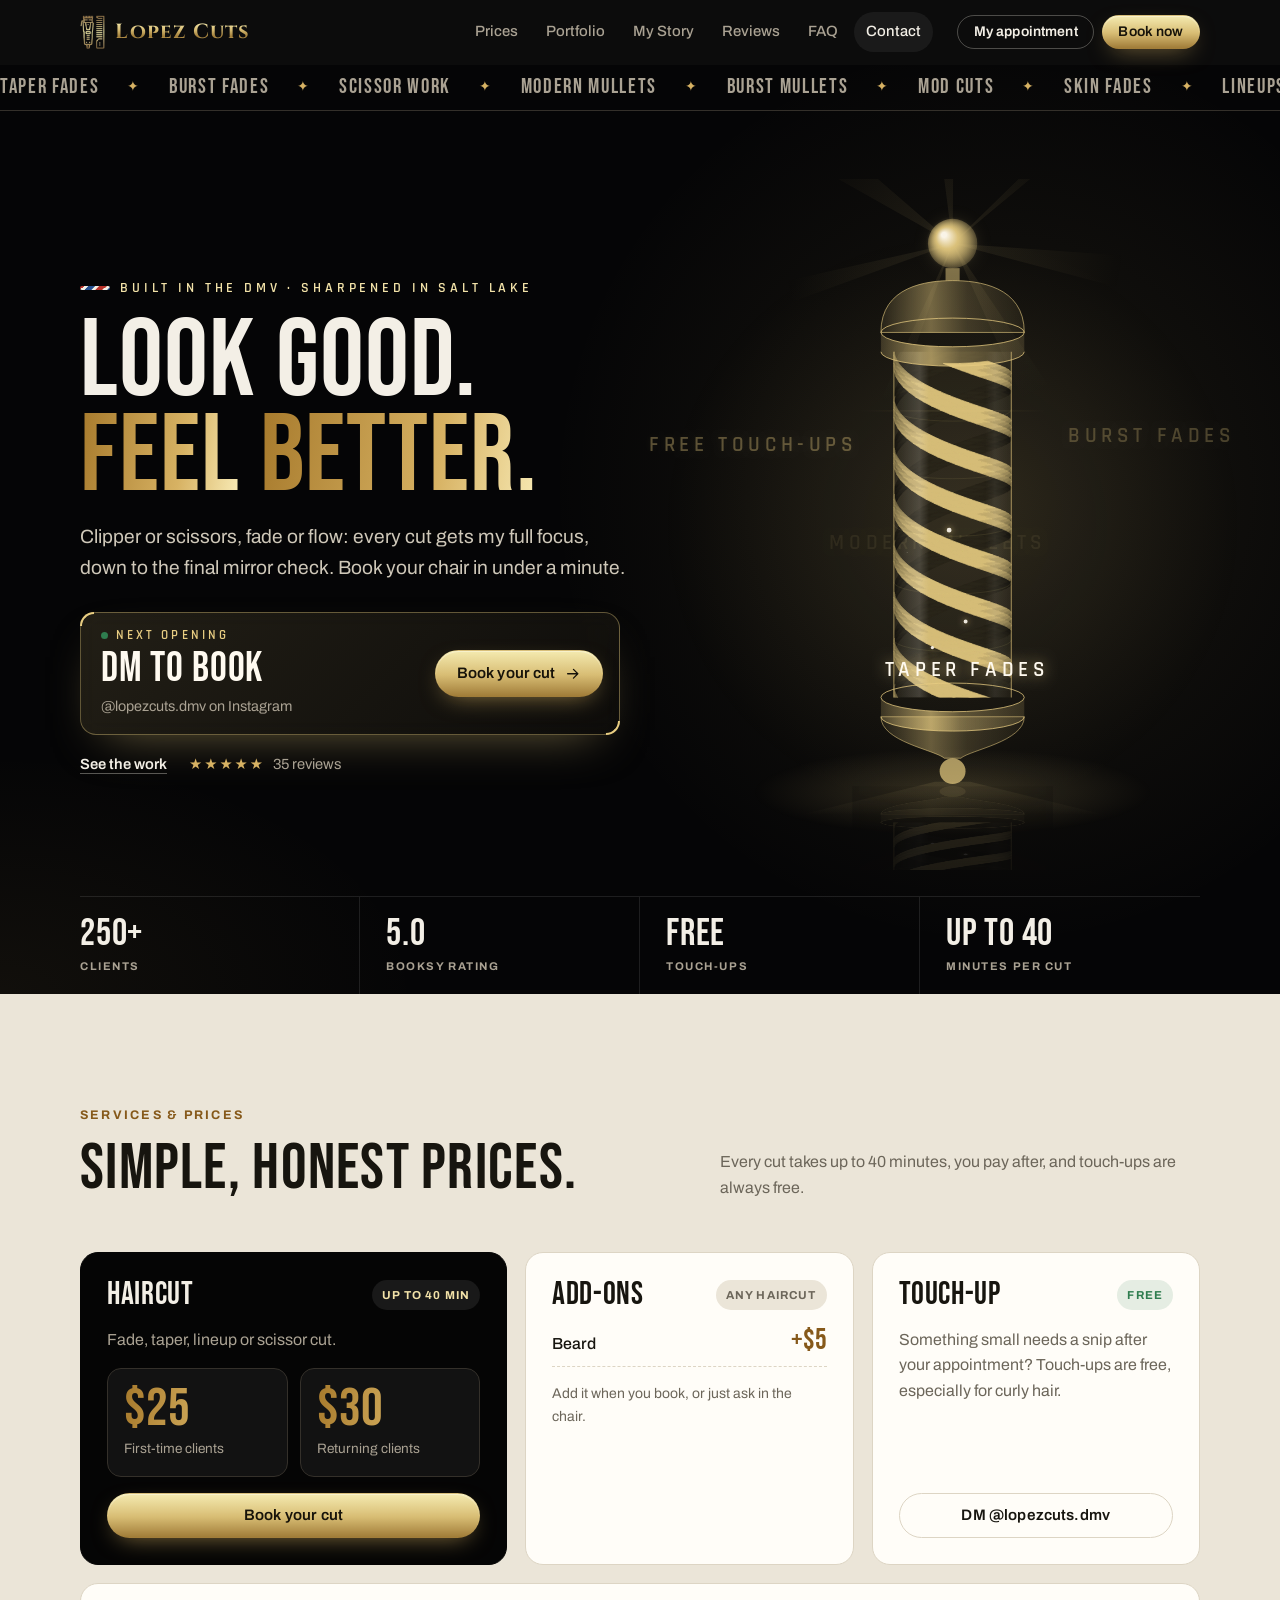
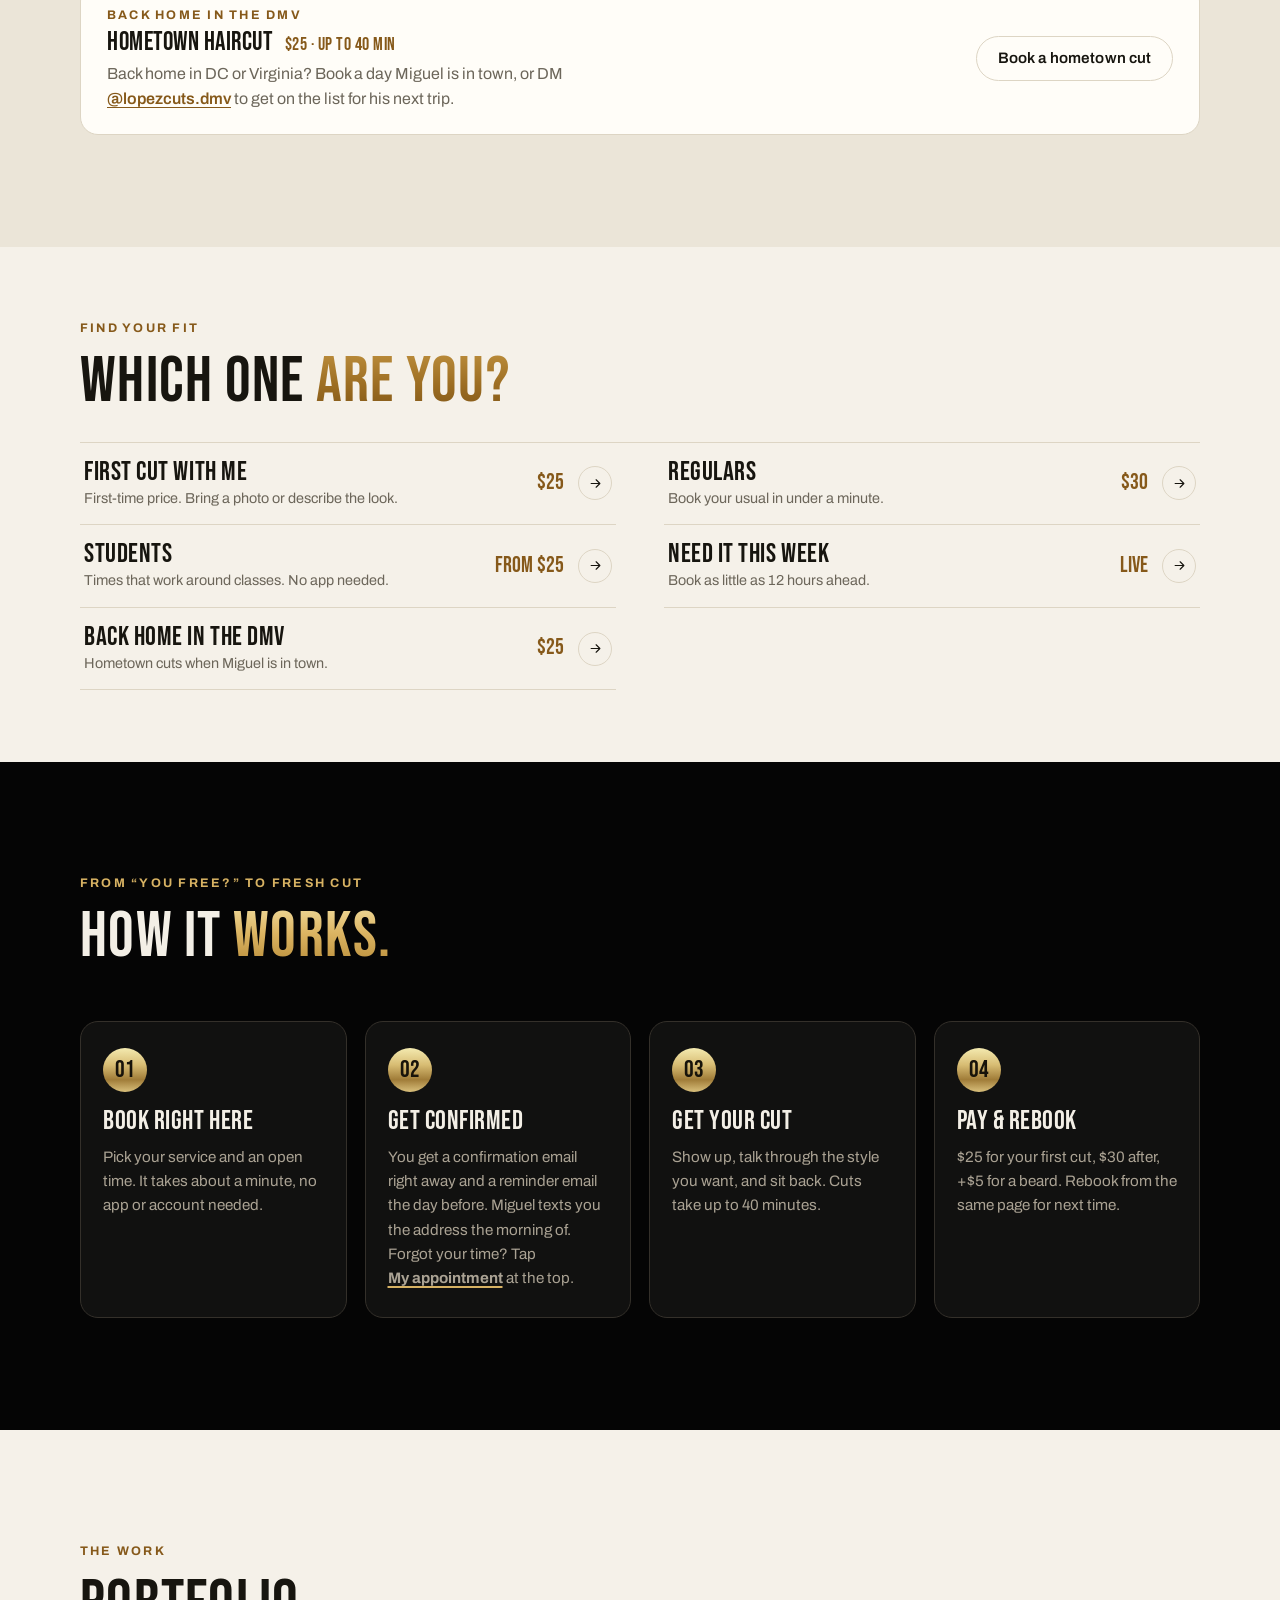
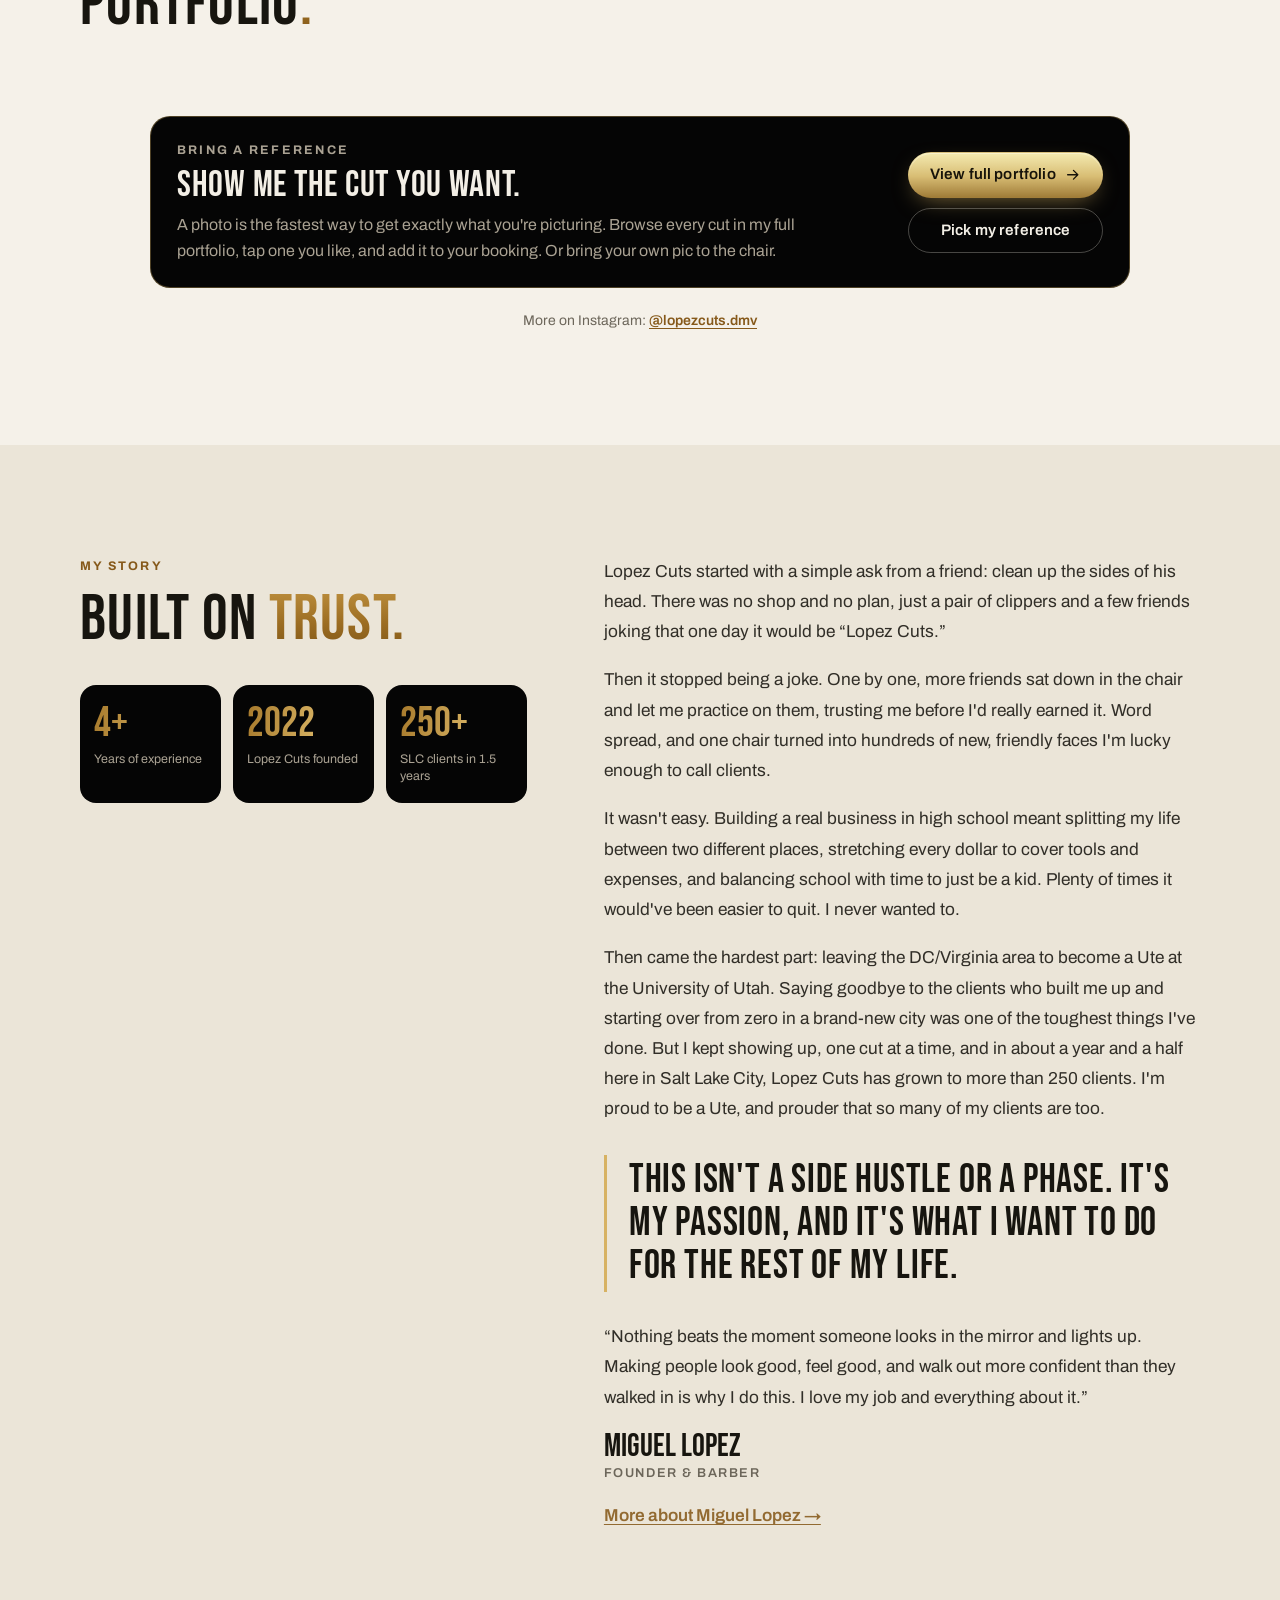
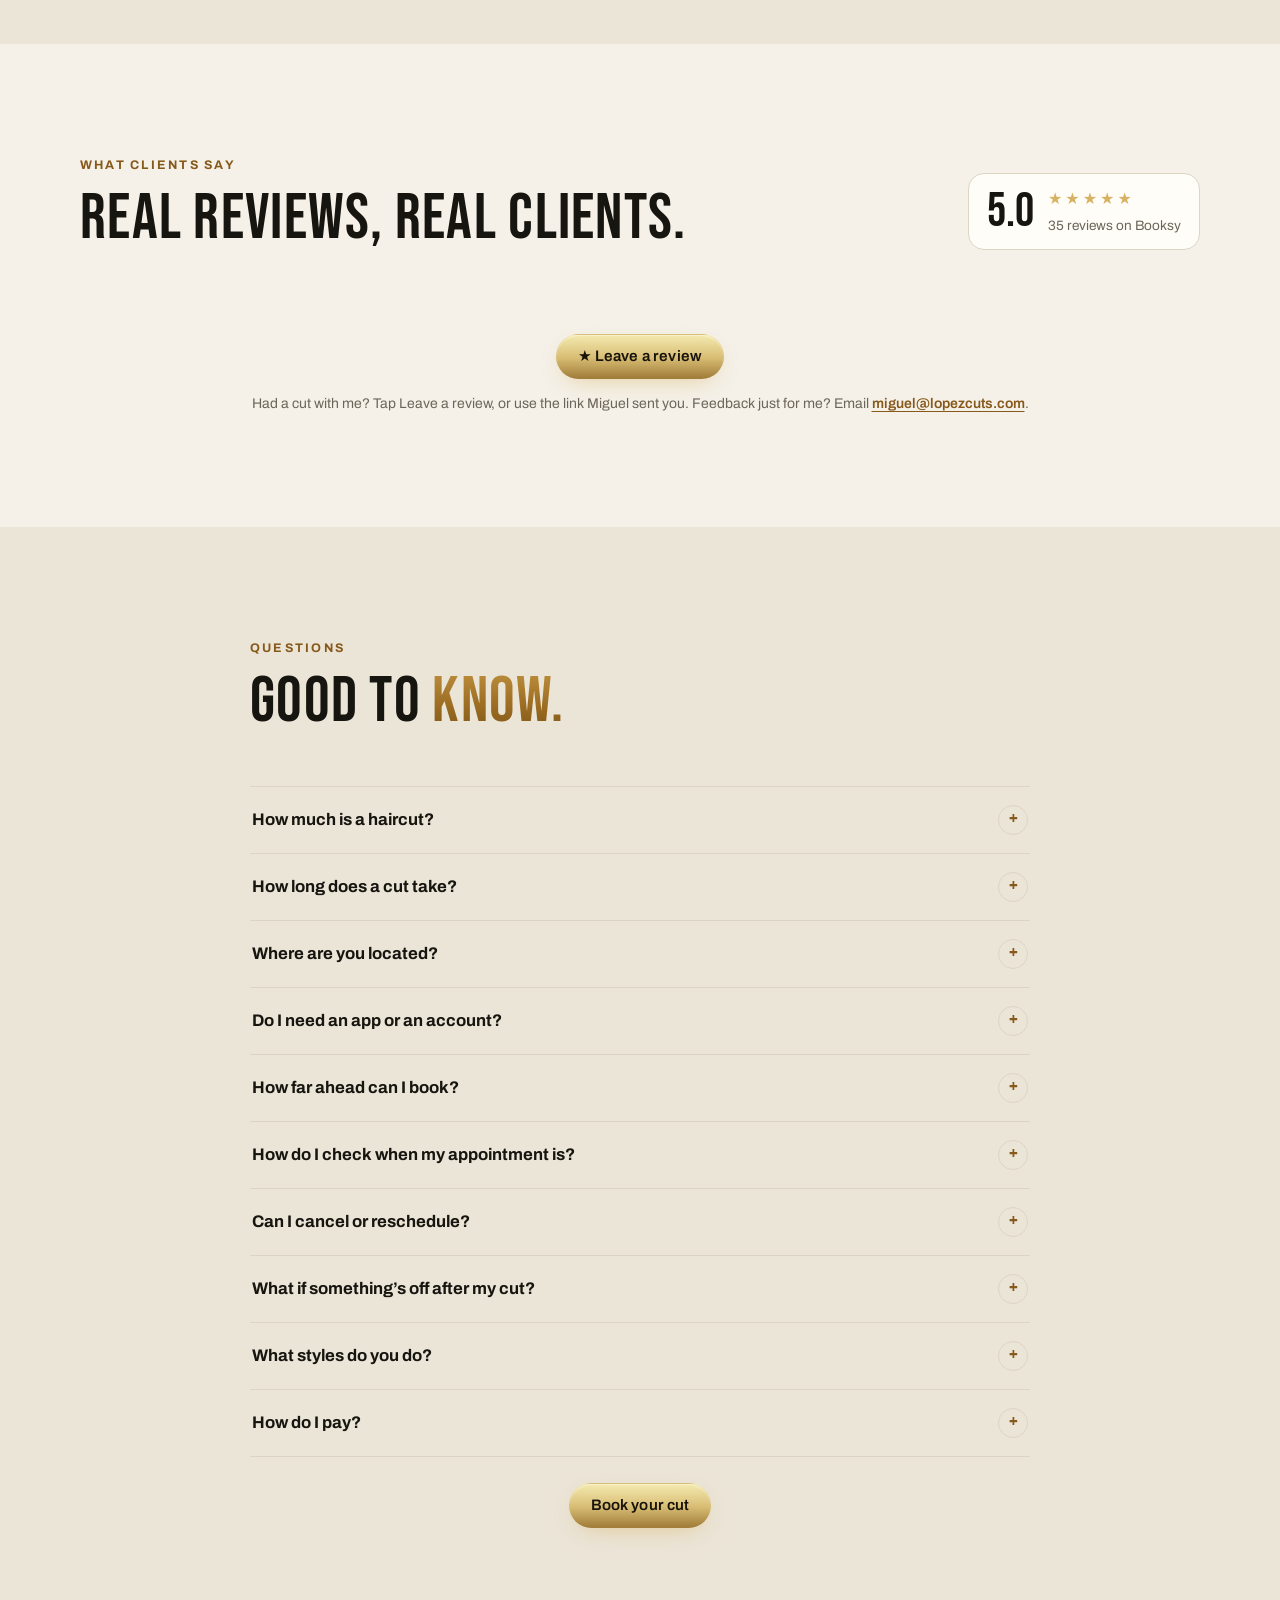
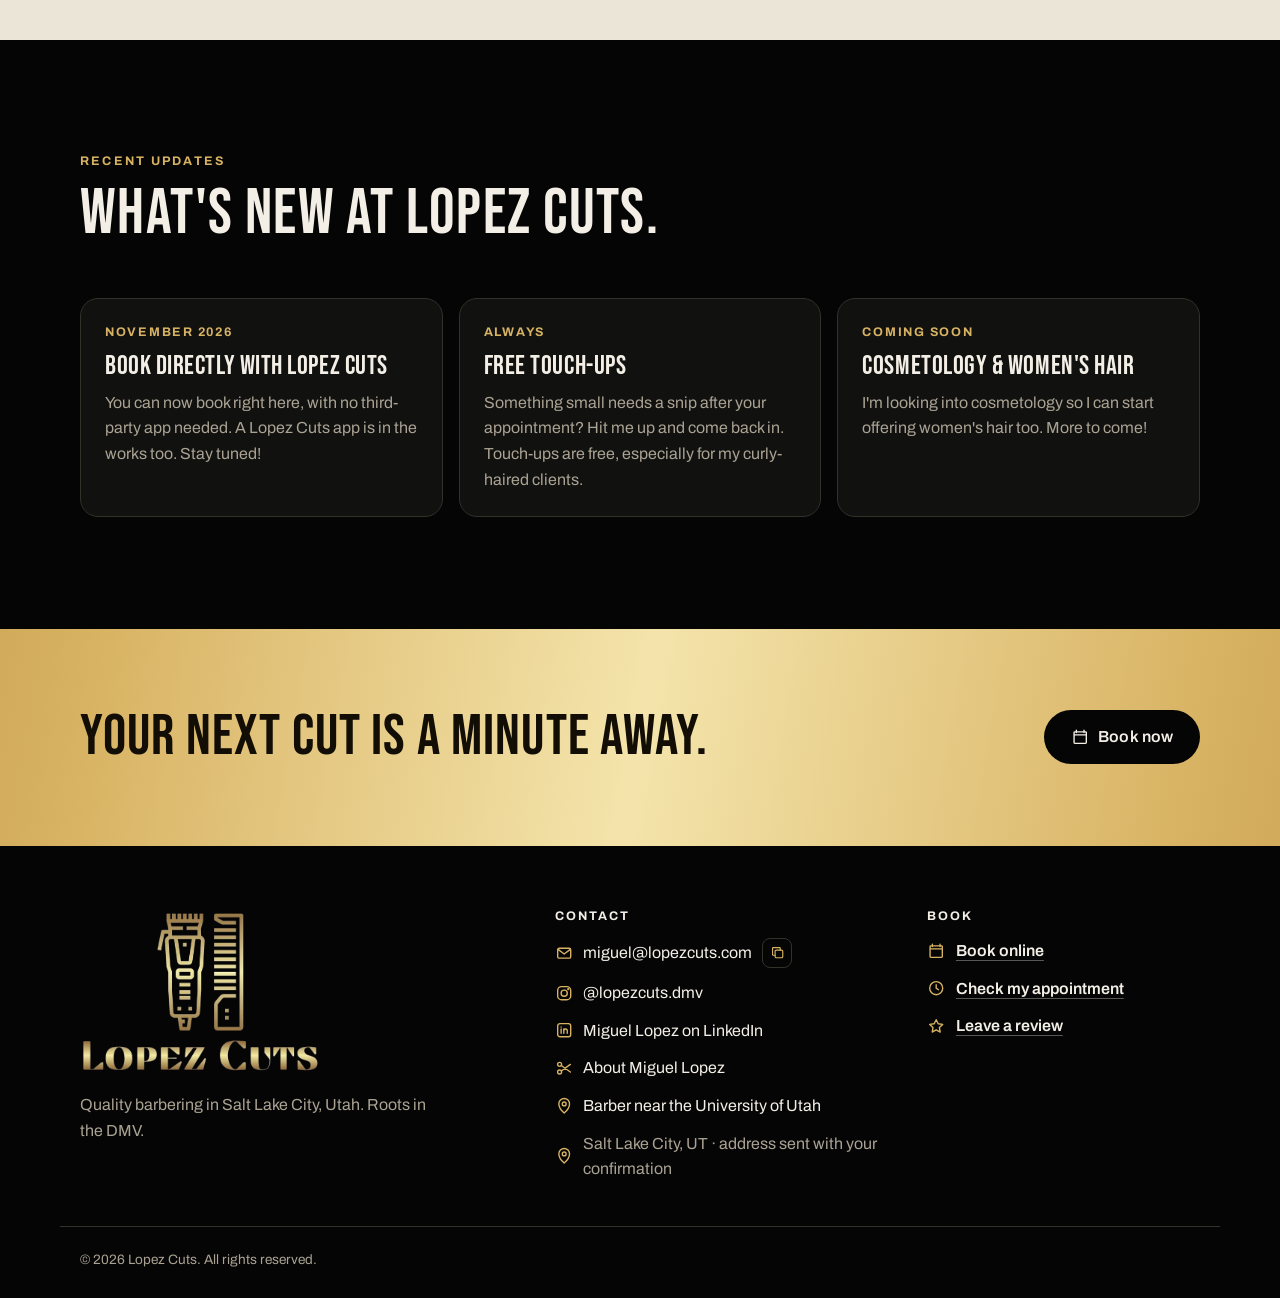
==== commit 7d4cb0af: "Cut cards, bring-a-friend links, and phone fixes for the owner page - Clients' booking link shows th" ====
--- a/index.html
+++ b/index.html
@@ -310,7 +310,7 @@
       </div>
       <ol class="steps">
         <li data-reveal><span class="step-n">01</span><h3>Book right here</h3><p>Pick your service and an open time. It takes about a minute, no app or account needed.</p></li>
-        <li data-reveal><span class="step-n">02</span><h3>Get confirmed</h3><p>You get a confirmation right away, and Miguel texts you the day of your appointment with the address. Forgot your time? Tap <button class="link-btn inline-link" type="button" data-lookup>My appointment</button> at the top.</p></li>
+        <li data-reveal><span class="step-n">02</span><h3>Get confirmed</h3><p>You get a confirmation email right away and a reminder email the day before. Miguel texts you the address the morning of. Forgot your time? Tap <button class="link-btn inline-link" type="button" data-lookup>My appointment</button> at the top.</p></li>
         <li data-reveal><span class="step-n">03</span><h3>Get your cut</h3><p>Show up, talk through the style you want, and sit back. Cuts take up to 40 minutes.</p></li>
         <li data-reveal><span class="step-n">04</span><h3>Pay &amp; rebook</h3><p>$25 for your first cut, $30 after, +$5 for a beard. Rebook from the same page for next time.</p></li>
       </ol>
@@ -348,7 +348,7 @@
     <div class="wrap story-grid">
       <div class="story-side" data-reveal>
         <p class="kicker">My Story</p>
-        <h2>It started with <span class="gold">my own hair.</span></h2>
+        <h2>Built on <span class="gold">trust.</span></h2>
         <div class="stats">
           <div class="stat"><span class="stat-n" data-count="4" data-suffix="+" data-years>4+</span><span class="stat-c">Years of experience</span></div>
           <div class="stat"><span class="stat-n" data-count="2022" data-plain>2022</span><span class="stat-c">Lopez Cuts founded</span></div>
@@ -356,8 +356,8 @@
         </div>
       </div>
       <div class="story-text" data-reveal>
-        <p>My first client was me. More than <span data-years>4</span> years ago I picked up a pair of clippers and gave myself a haircut. I didn't have a plan. I had a mirror, some patience, and a feeling that this was something I could be great at.</p>
-        <p>Then my friends started asking. Those first cuts were for supportive friends who trusted me before I'd really earned it. Word spread, and one chair turned into hundreds of new, friendly faces I'm lucky enough to call clients.</p>
+        <p>Lopez Cuts started with a simple ask from a friend: clean up the sides of his head. There was no shop and no plan, just a pair of clippers and a few friends joking that one day it would be &ldquo;Lopez Cuts.&rdquo;</p>
+        <p>Then it stopped being a joke. One by one, more friends sat down in the chair and let me practice on them, trusting me before I'd really earned it. Word spread, and one chair turned into hundreds of new, friendly faces I'm lucky enough to call clients.</p>
         <p>It wasn't easy. Building a real business in high school meant splitting my life between two different places, stretching every dollar to cover tools and expenses, and balancing school with time to just be a kid. Plenty of times it would've been easier to quit. I never wanted to.</p>
         <p>Then came the hardest part: leaving the DC/Virginia area to become a Ute at the University of Utah. Saying goodbye to the clients who built me up and starting over from zero in a brand-new city was one of the toughest things I've done. But I kept showing up, one cut at a time, and in about a year and a half here in Salt Lake City, Lopez Cuts has grown to more than 250 clients. I'm proud to be a Ute, and prouder that so many of my clients are too.</p>
         <blockquote class="pull">This isn't a side hustle or a phase. It's my passion, and it's what I want to do for the rest of my life.</blockquote>
--- a/assets/css/site.css
+++ b/assets/css/site.css
@@ -444,6 +444,7 @@
 }
 
 @media (max-width: 420px) { #nav .nav-row .btn.sm { padding: .6em .8em; font-size: .82rem; } #nav .brand-word { font-size: .92em; } }
+@media (max-width: 820px) { .nav-row { gap: 12px; } .nav-row .brand { min-width: 0; flex-shrink: 1; } .nav-row > div { flex: none; } }
 
 
 /* ---------- Logo + metallic gold (matches the Lopez Cuts logo) ---------- */
@@ -682,7 +683,8 @@
 
 /* My appointment lookup */
 .show-xs { display: none; }
-@media (max-width: 420px) { .hide-xs { display: none; } .show-xs { display: inline; } }
+/* Short "My appt" label on every phone width (the full label pushed into the logo at ~440px, e.g. Instagram's browser) */
+@media (max-width: 560px) { .hide-xs { display: none; } .show-xs { display: inline; } }
 .link-btn.inline-link { color: inherit; font-weight: 700; text-decoration: underline; text-decoration-color: var(--gold); text-decoration-thickness: 2px; text-underline-offset: 3px; }
 .lookup-form { display: grid; gap: 10px; }
 .lookup-out { display: grid; gap: 10px; }
@@ -699,3 +701,14 @@
 
 /* Lookup: "link sent" note */
 .note-ok { background: var(--card); border: 1px solid var(--line); border-radius: 14px; padding: 12px 16px; font-weight: 600; }
+
+/* Cut card + bring a friend on the booking link (2026-11-18) */
+.cut-card, .friend-card { border: 1px solid var(--line); background: var(--card); border-radius: 16px; padding: 14px; display: grid; gap: 10px; }
+.cut-card p, .friend-card p { margin: 0; }
+.cut-row { display: flex; gap: 14px; align-items: flex-start; }
+.cut-row img { width: 96px; height: 120px; object-fit: cover; border-radius: 12px; flex: none; }
+.cut-row b { display: block; margin-bottom: 4px; }
+.cut-notes { white-space: pre-wrap; line-height: 1.5; }
+.friend-card { border-style: dashed; border-color: var(--gold-deep); }
+.friend-earned { font-weight: 600; }
+.friend-note { border: 1px dashed var(--gold-deep); border-radius: 12px; padding: 10px 12px; font-size: .92rem; }
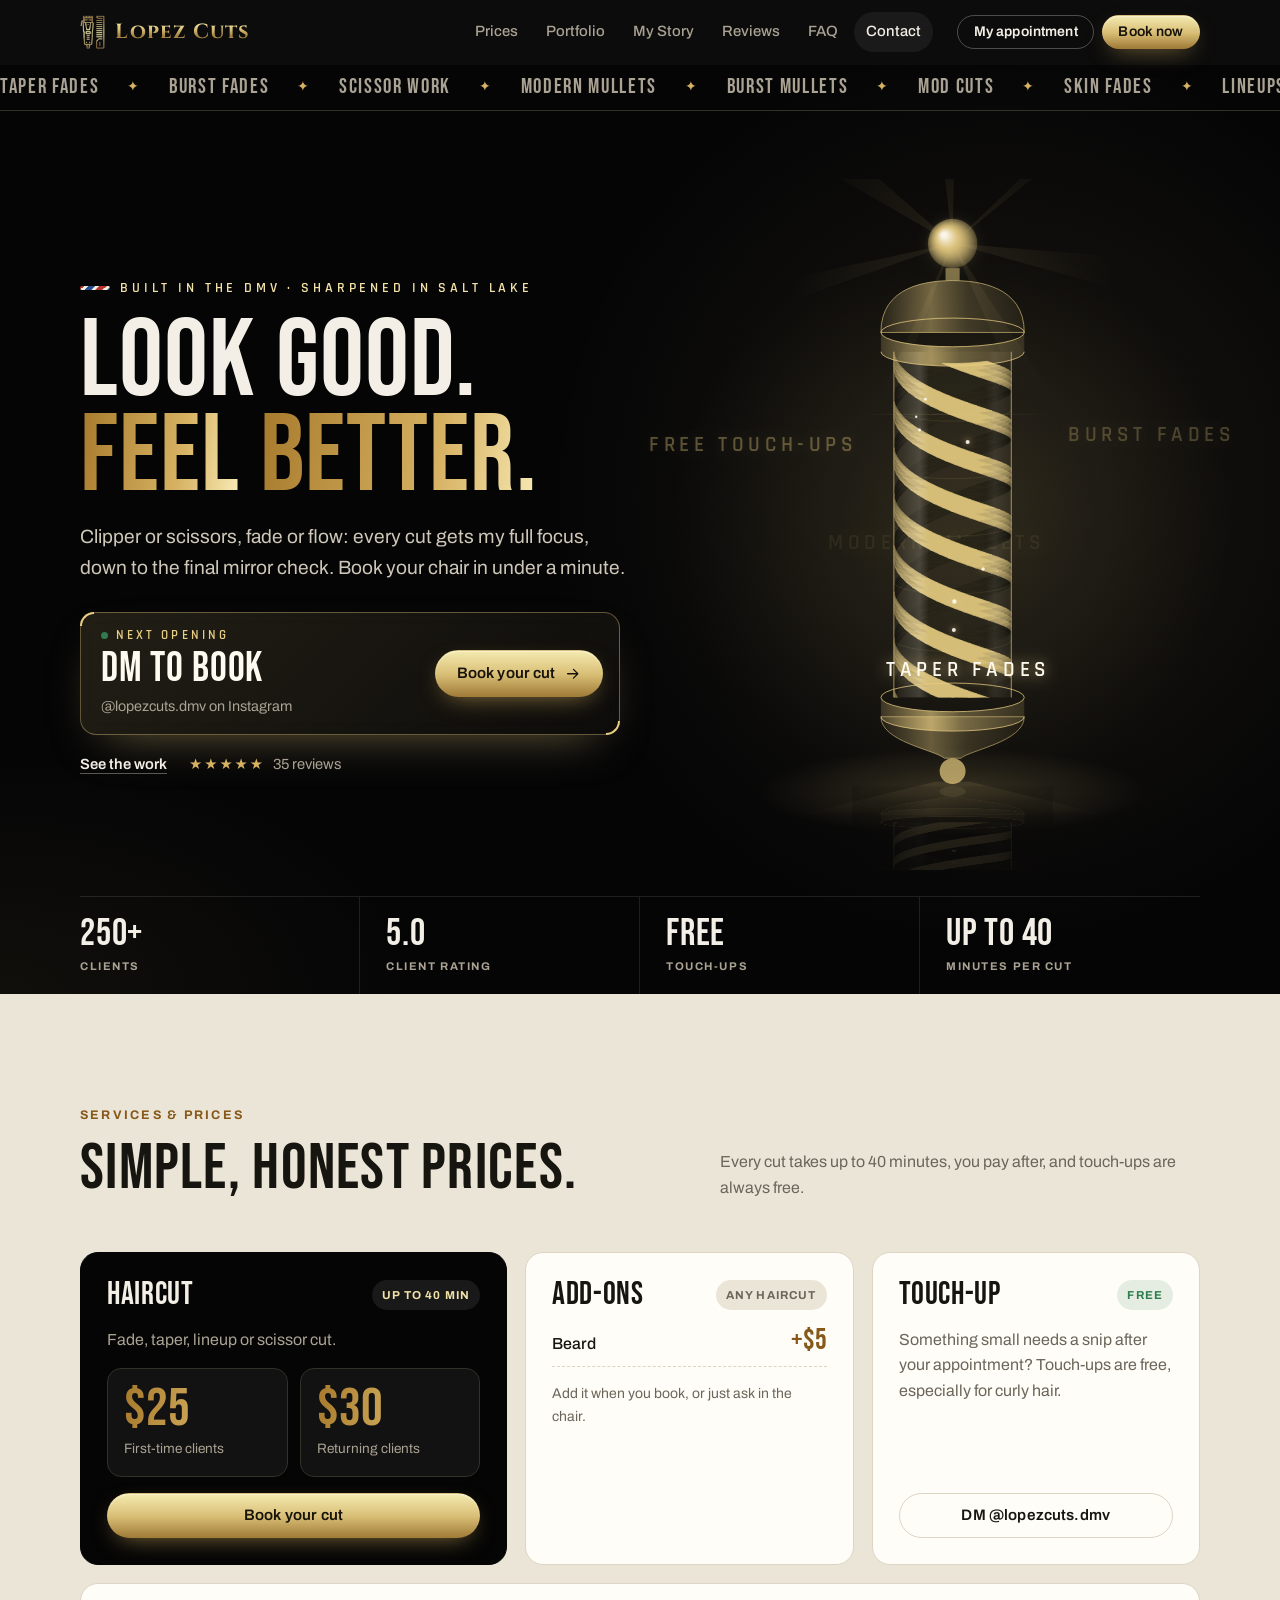
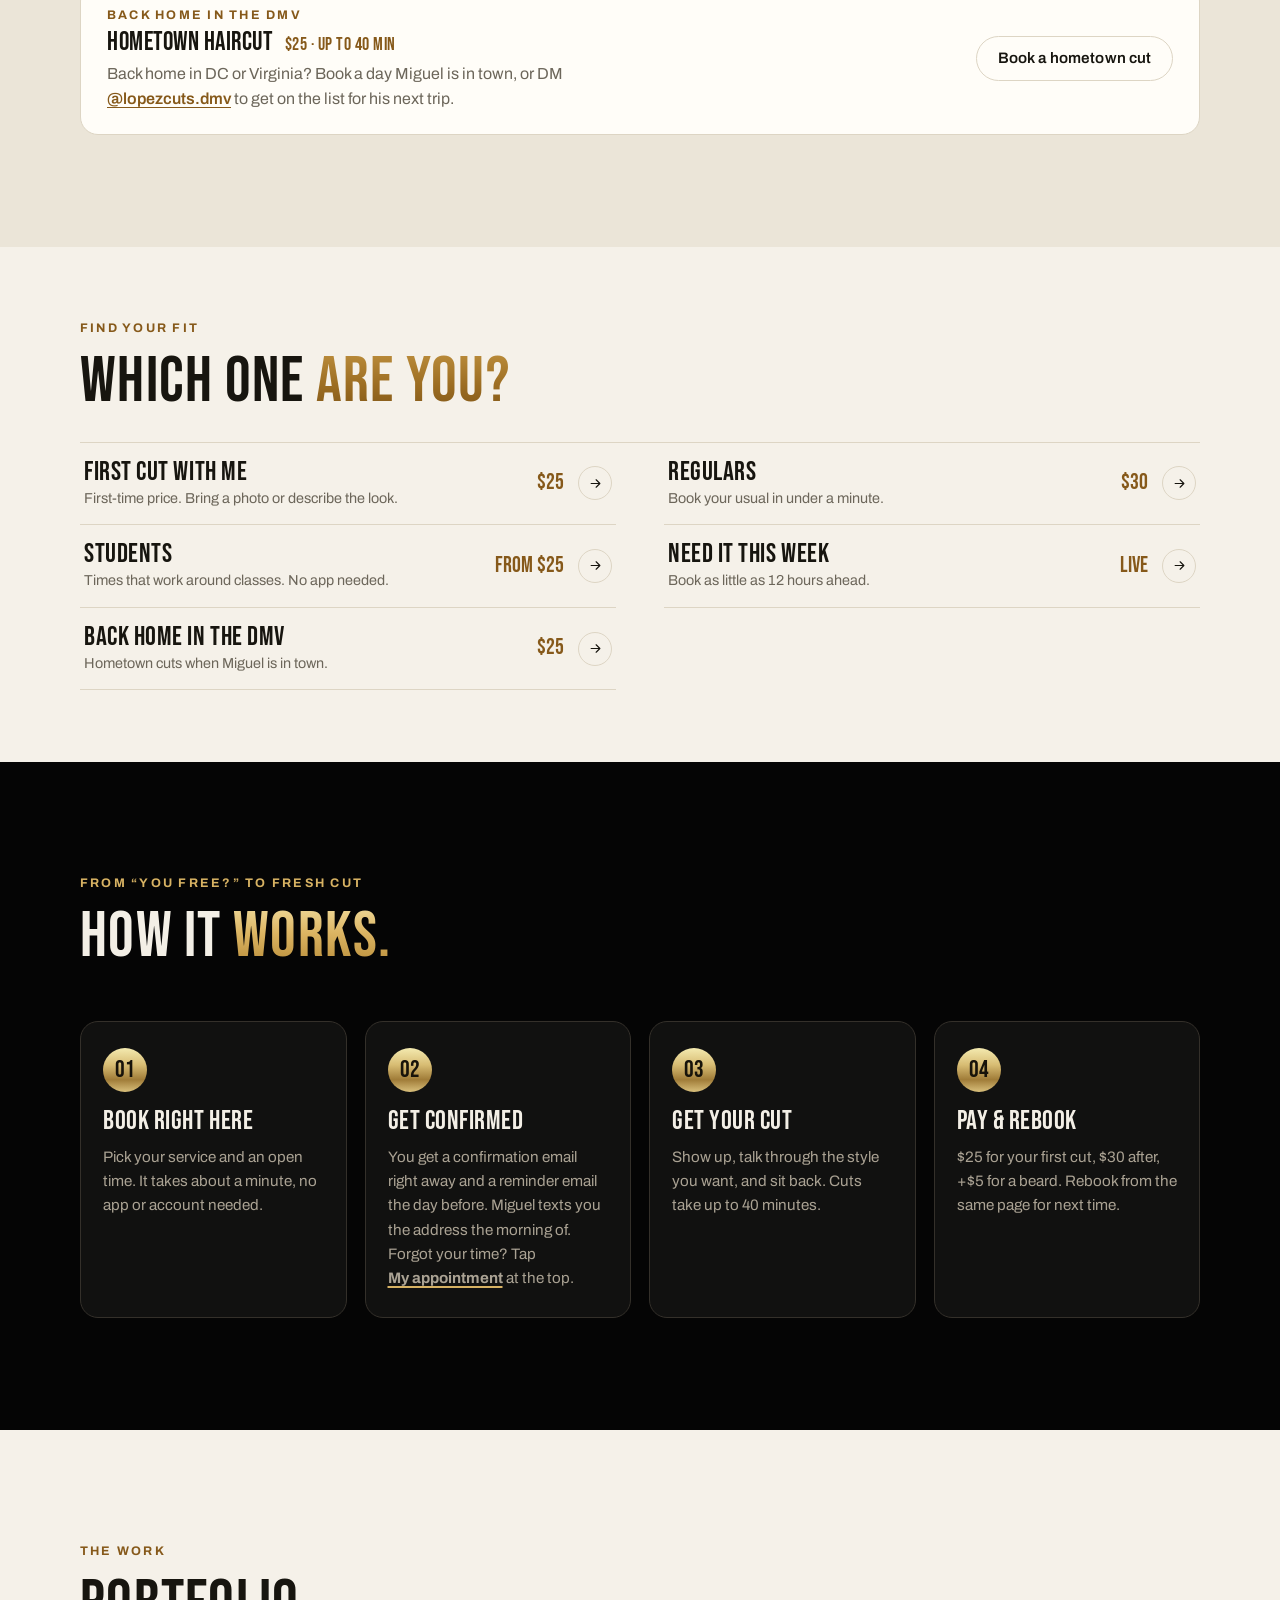
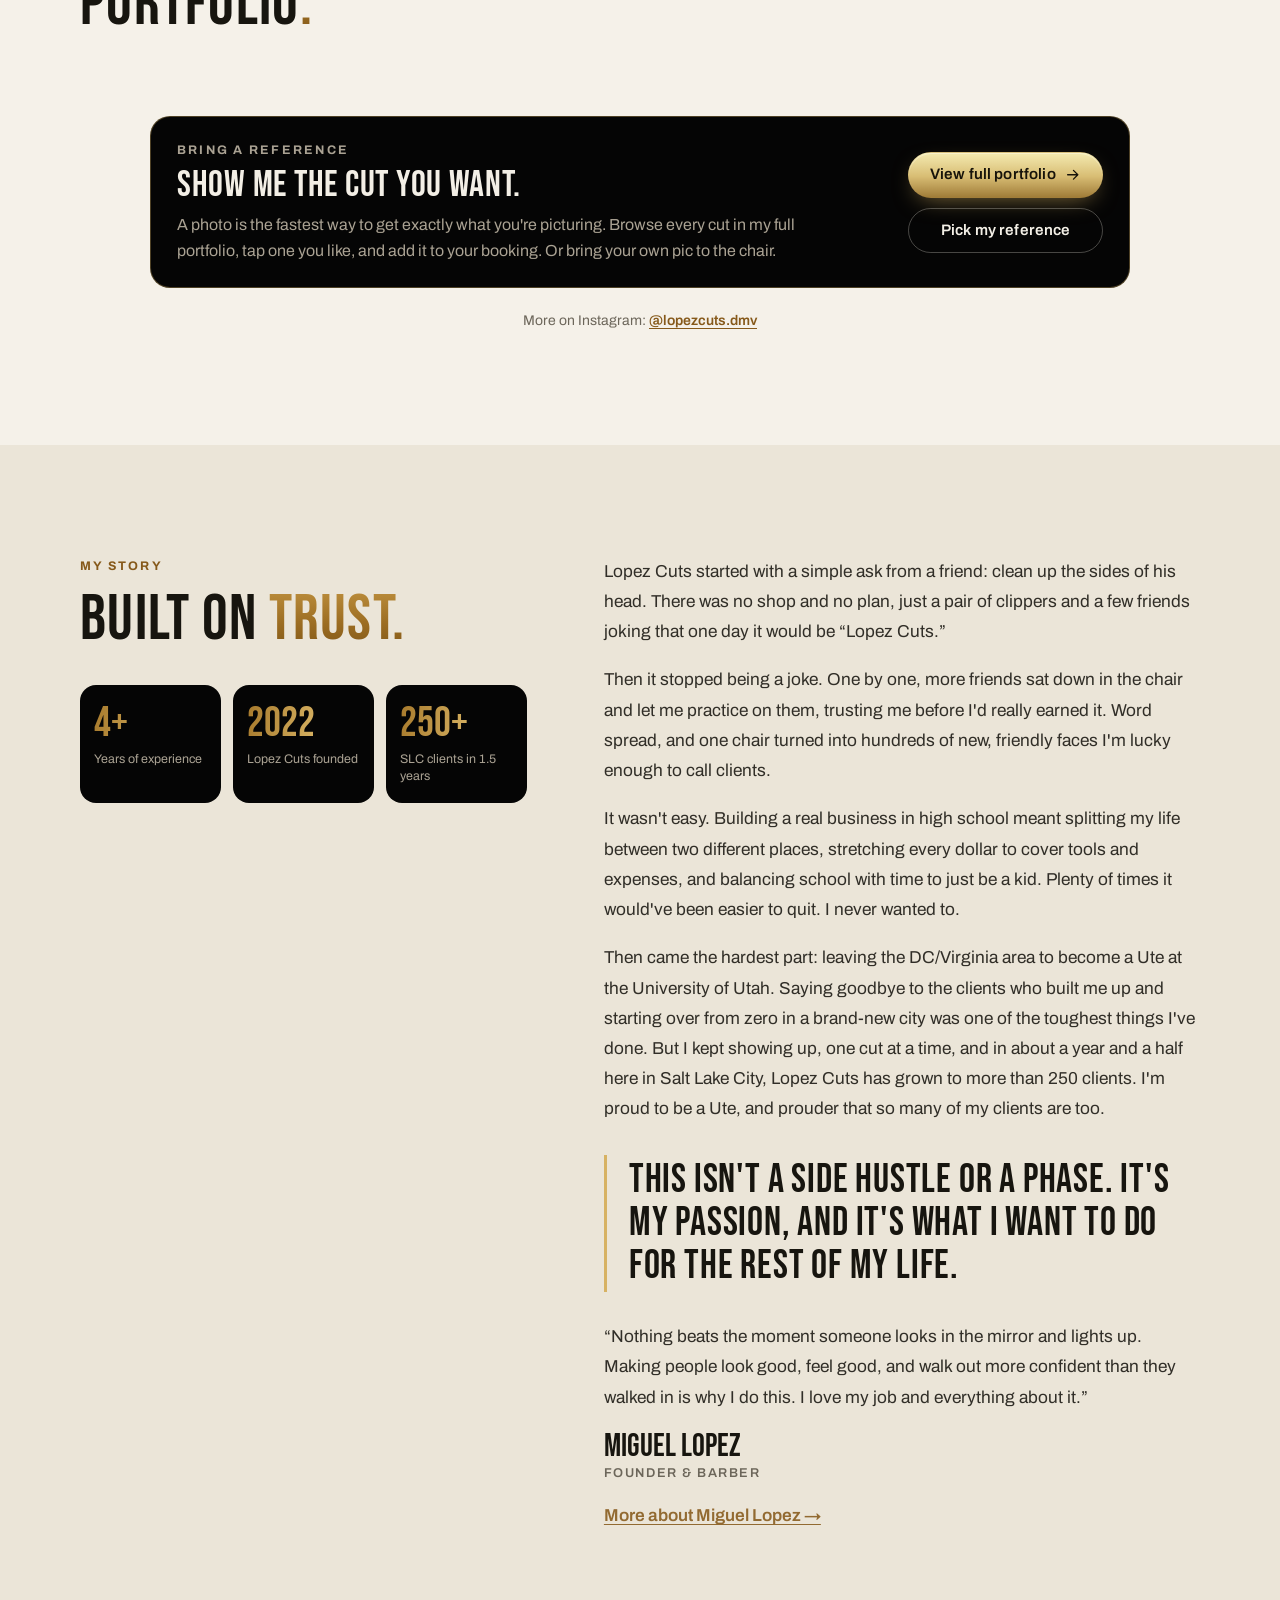
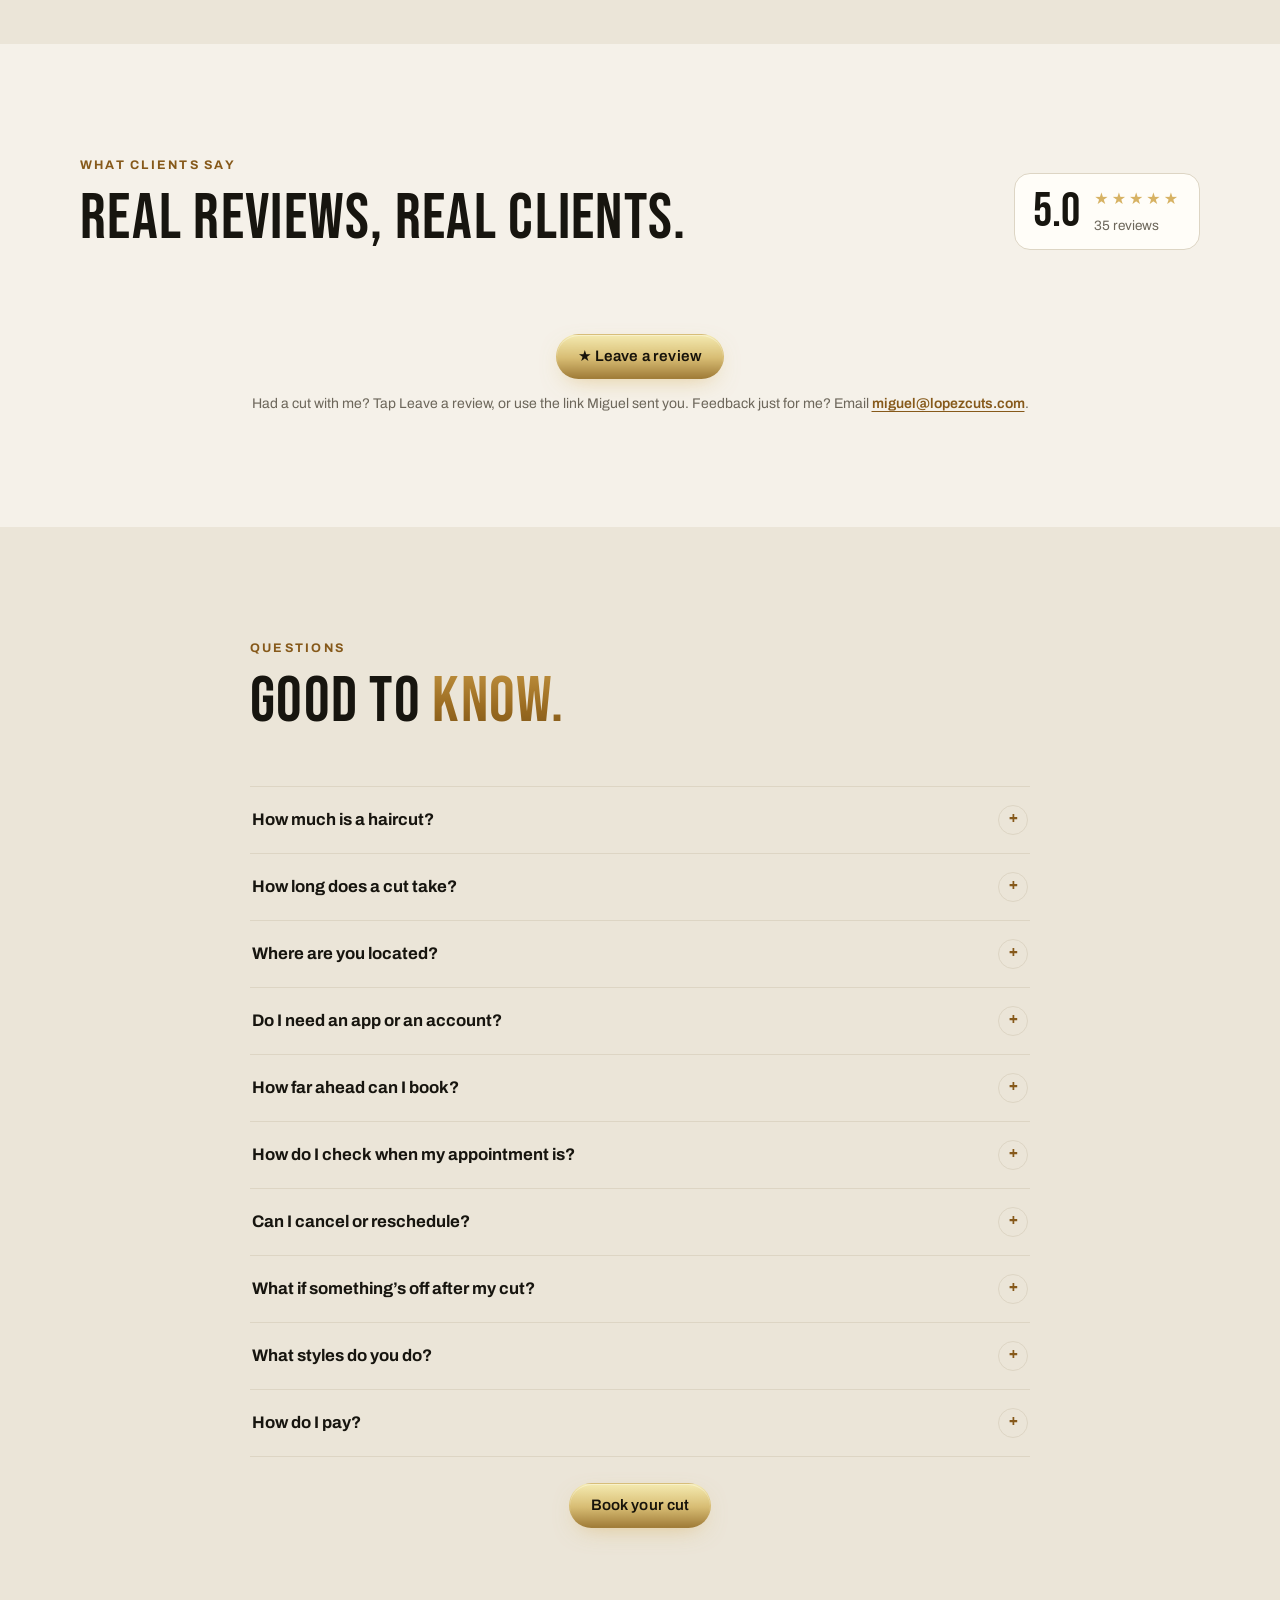
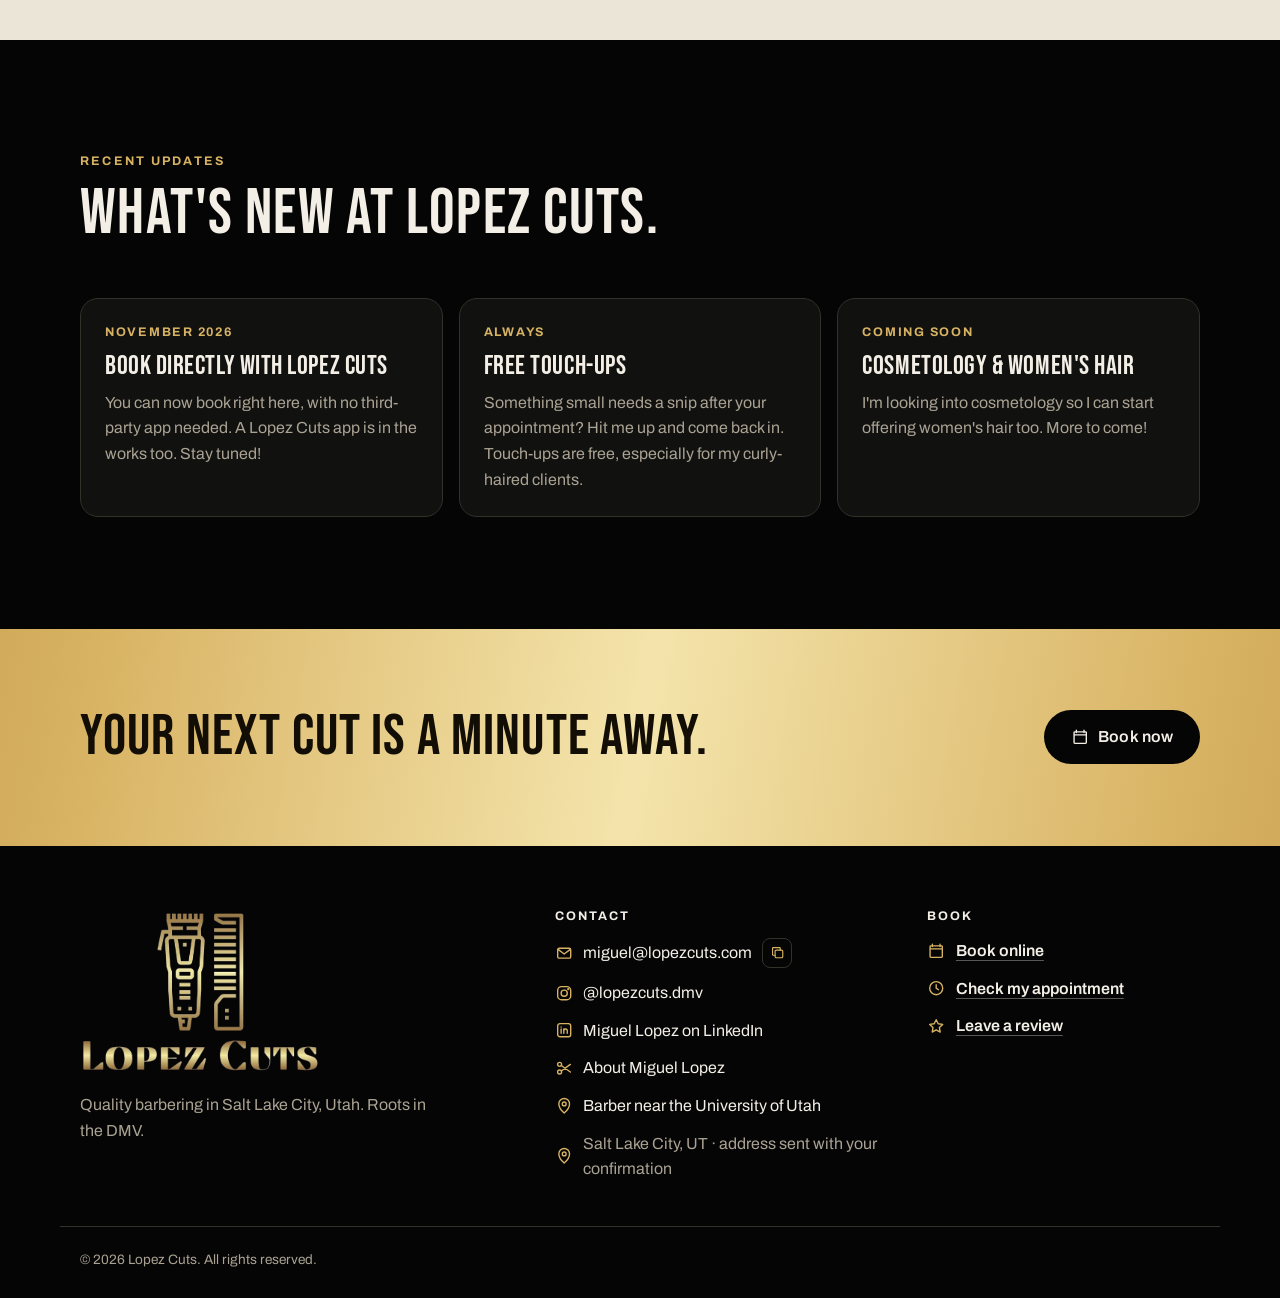
==== commit 0e8016f9: "Top banner shows client news (back in the DMV Dec 23 to 30); reviews no longer say Booksy Co-Authore" ====
--- a/index.html
+++ b/index.html
@@ -229,7 +229,7 @@
     <div class="wrap">
       <ul class="hero-stats" aria-label="Quick facts">
         <li><b>250+</b><span>Clients</span></li>
-        <li><b id="heroAvg">5.0</b><span>Booksy rating</span></li>
+        <li><b id="heroAvg">5.0</b><span>client rating</span></li>
         <li><b>Free</b><span>Touch-ups</span></li>
         <li><b>Up to 40</b><span>Minutes per cut</span></li>
       </ul>
@@ -269,7 +269,7 @@
           <a class="btn ghost-dark block" href="https://instagram.com/lopezcuts.dmv" target="_blank" rel="noopener">DM @lopezcuts.dmv</a>
         </article>
       </div>
-      <div class="hometown" data-reveal>
+      <div class="hometown" id="hometown" data-reveal>
         <div class="ht-copy">
           <p class="kicker">Back home in the DMV</p>
           <h3>Hometown Haircut <span class="ht-price">$25 · up to 40 min</span></h3>
@@ -378,7 +378,7 @@
         </div>
         <div class="rating" id="ratingBadge">
           <span class="rating-n">5.0</span>
-          <span><span class="stars" aria-label="5 out of 5 stars">★★★★★</span><span class="rating-c" id="ratingCount">35 reviews on Booksy</span></span>
+          <span><span class="stars" aria-label="5 out of 5 stars">★★★★★</span><span class="rating-c" id="ratingCount">35 reviews</span></span>
         </div>
       </div>
       <div class="reviews" id="reviewList"></div>
--- a/assets/css/site.css
+++ b/assets/css/site.css
@@ -187,7 +187,7 @@
 .tile:nth-child(6n+1) { grid-row: span 2; }
 .tile:nth-child(6n+4) { grid-column: span 2; }
 .tile:hover { transform: translateY(-4px); box-shadow: 0 22px 40px -18px rgb(0 0 0 / 55%); }
-.tile img { width: 100%; height: 100%; object-fit: cover; transition: transform .8s var(--ease); }
+.tile img { width: 100%; height: 100%; object-fit: cover; object-position: 50% 28%; transition: transform .8s var(--ease); }
 .tile:hover img { transform: scale(1.05); }
 .tile .ph { position: absolute; inset: 0; z-index: -1; }
 .tile .ph-word { position: absolute; right: -6px; bottom: -14px; font: 400 clamp(4rem, 9vw, 7rem)/1 var(--display); color: rgb(255 255 255 / 6%); letter-spacing: .02em; transition: transform .8s var(--ease); }
@@ -493,7 +493,7 @@
 .car-track { display: flex; gap: 14px; overflow-x: auto; scroll-snap-type: x mandatory; scroll-padding: 0 2px; padding: 2px 2px 10px; scrollbar-width: none; -webkit-overflow-scrolling: touch; overscroll-behavior-x: contain; }
 .car-track::-webkit-scrollbar { display: none; }
 .car-card { flex: 0 0 clamp(220px, 23%, 300px); aspect-ratio: 4 / 5; position: relative; border: 0; padding: 0; border-radius: var(--radius); overflow: hidden; background: var(--ink-2); scroll-snap-align: start; cursor: zoom-in; isolation: isolate; }
-.car-card img { width: 100%; height: 100%; object-fit: cover; display: block; transition: transform .8s var(--ease); }
+.car-card img { width: 100%; height: 100%; object-fit: cover; object-position: 50% 28%; display: block; transition: transform .8s var(--ease); }
 .car-card:hover img { transform: scale(1.04); }
 .car-cap { position: absolute; left: 0; right: 0; bottom: 0; padding: 36px 14px 12px; background: linear-gradient(transparent, rgb(10 9 8 / 78%)); color: #f3ecdc; font: 400 1.3rem/1 var(--display); letter-spacing: .04em; text-align: left; }
 .car-nav { position: absolute; top: calc(50% - 5px); transform: translateY(-50%); z-index: 2; background: rgb(10 9 8 / 60%); color: #f3ecdc; border-color: rgb(255 255 255 / 18%); backdrop-filter: blur(6px); -webkit-backdrop-filter: blur(6px); }
@@ -635,7 +635,7 @@
 .fit-row:hover .fit-go, .fit-row:focus-visible .fit-go { background: var(--gold); border-color: var(--gold); color: #17130a; transform: rotate(-45deg); }
 @media (max-width: 760px) { .fit-list { grid-template-columns: 1fr; } .fit-row { padding: 13px 2px; gap: 10px; } .fit-go { width: 30px; height: 30px; } }
 
-/* ---------- Top notice (Booksy / no open times) ---------- */
+/* ---------- Top banner (client news / no open times) ---------- */
 .notice { background: var(--gold-sheen); color: #120e05; text-align: center; font-size: .92rem; line-height: 1.4; padding: 9px 16px; }
 .notice b { font-weight: 700; }
 .notice a { color: inherit; font-weight: 700; text-decoration: underline; text-underline-offset: 3px; margin-left: 4px; white-space: nowrap; }
@@ -678,7 +678,7 @@
 .ref-pick .ref-grid { display: grid; grid-template-columns: repeat(3, 1fr); gap: 8px; }
 .ref-pick .ref-grid button { padding: 0; border: 2px solid transparent; border-radius: 12px; overflow: hidden; aspect-ratio: 4 / 5; cursor: pointer; background: var(--paper-2); }
 .ref-pick .ref-grid button[aria-pressed="true"] { border-color: var(--gold); }
-.ref-pick .ref-grid img { width: 100%; height: 100%; object-fit: cover; display: block; }
+.ref-pick .ref-grid img { width: 100%; height: 100%; object-fit: cover; object-position: 50% 28%; display: block; }
 .field .lbl { font-size: .85rem; font-weight: 600; }
 
 /* My appointment lookup */
@@ -712,3 +712,7 @@
 .friend-card { border-style: dashed; border-color: var(--gold-deep); }
 .friend-earned { font-weight: 600; }
 .friend-note { border: 1px dashed var(--gold-deep); border-radius: 12px; padding: 10px 12px; font-size: .92rem; }
+/* Two banner messages (news + fully booked) stack on their own lines */
+.notice > span { display: block; }
+.notice > span + span { margin-top: 4px; }
+#hometown { scroll-margin-top: 96px; }
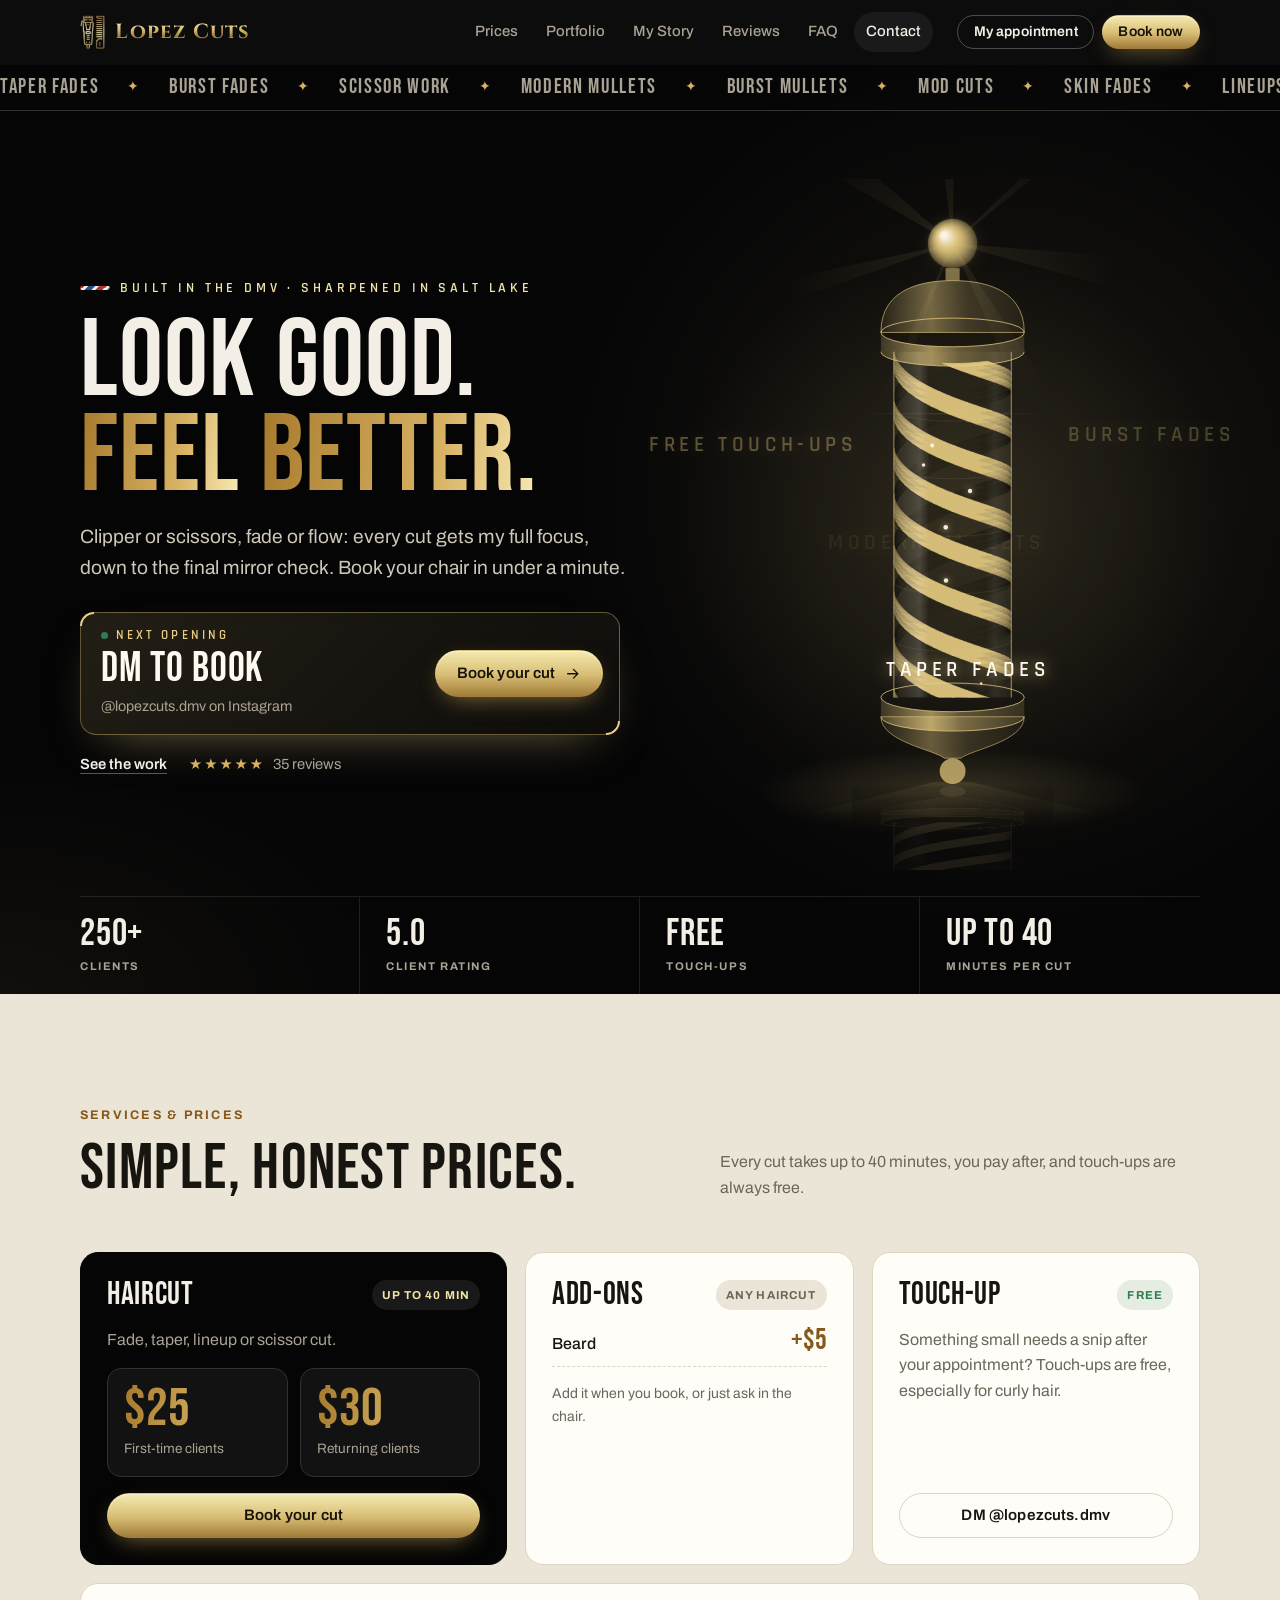
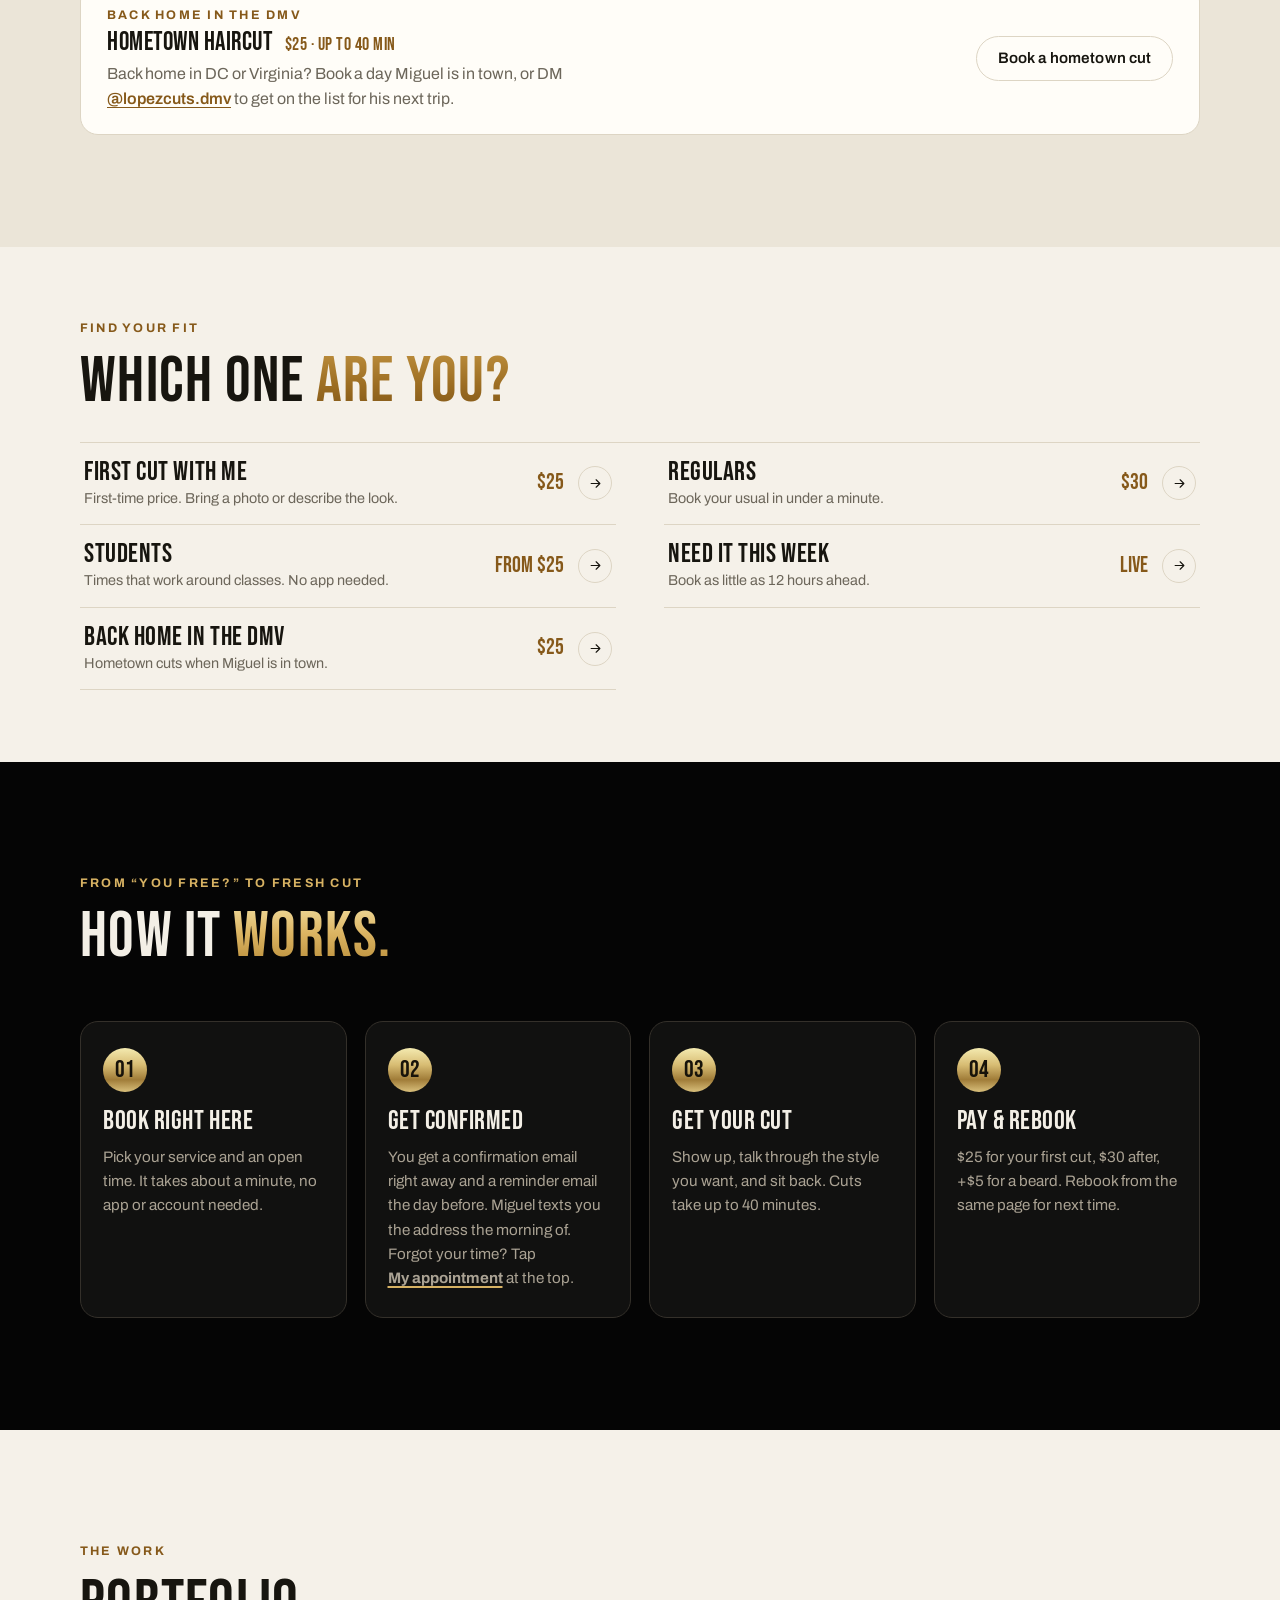
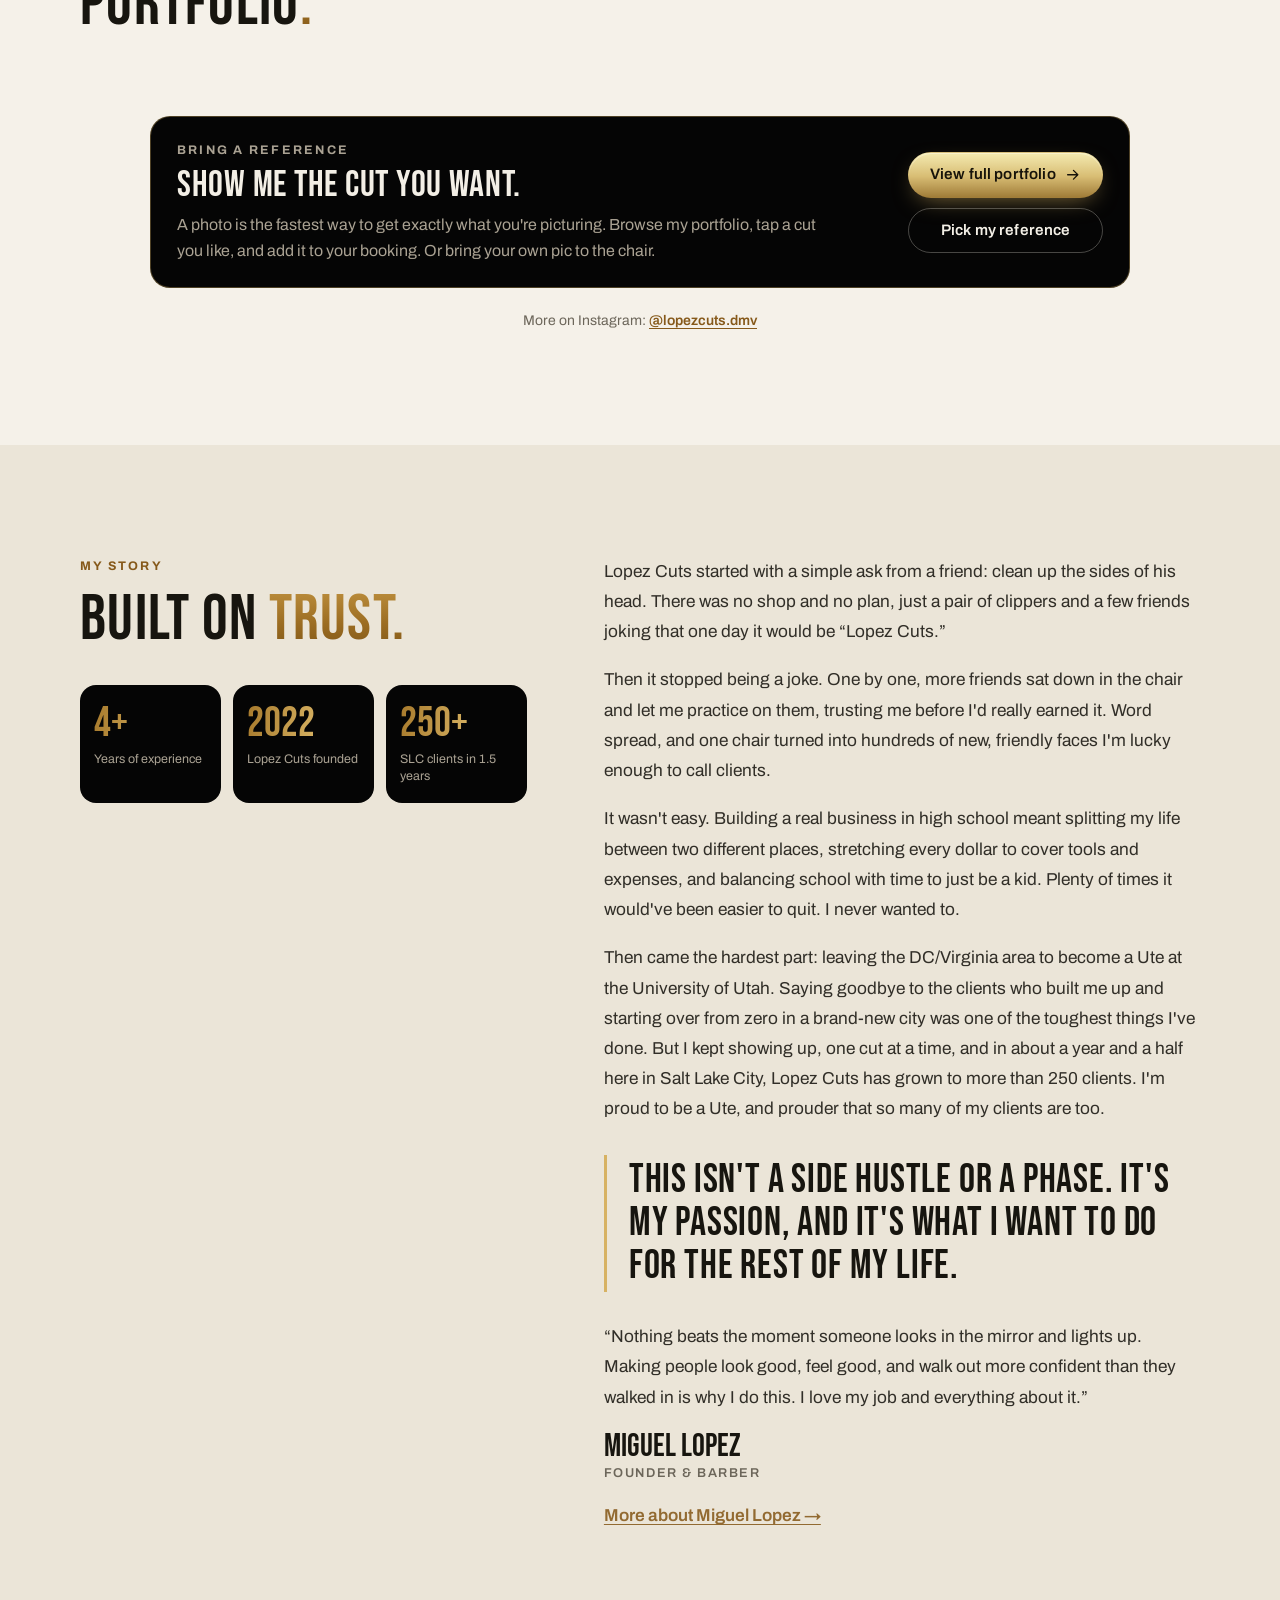
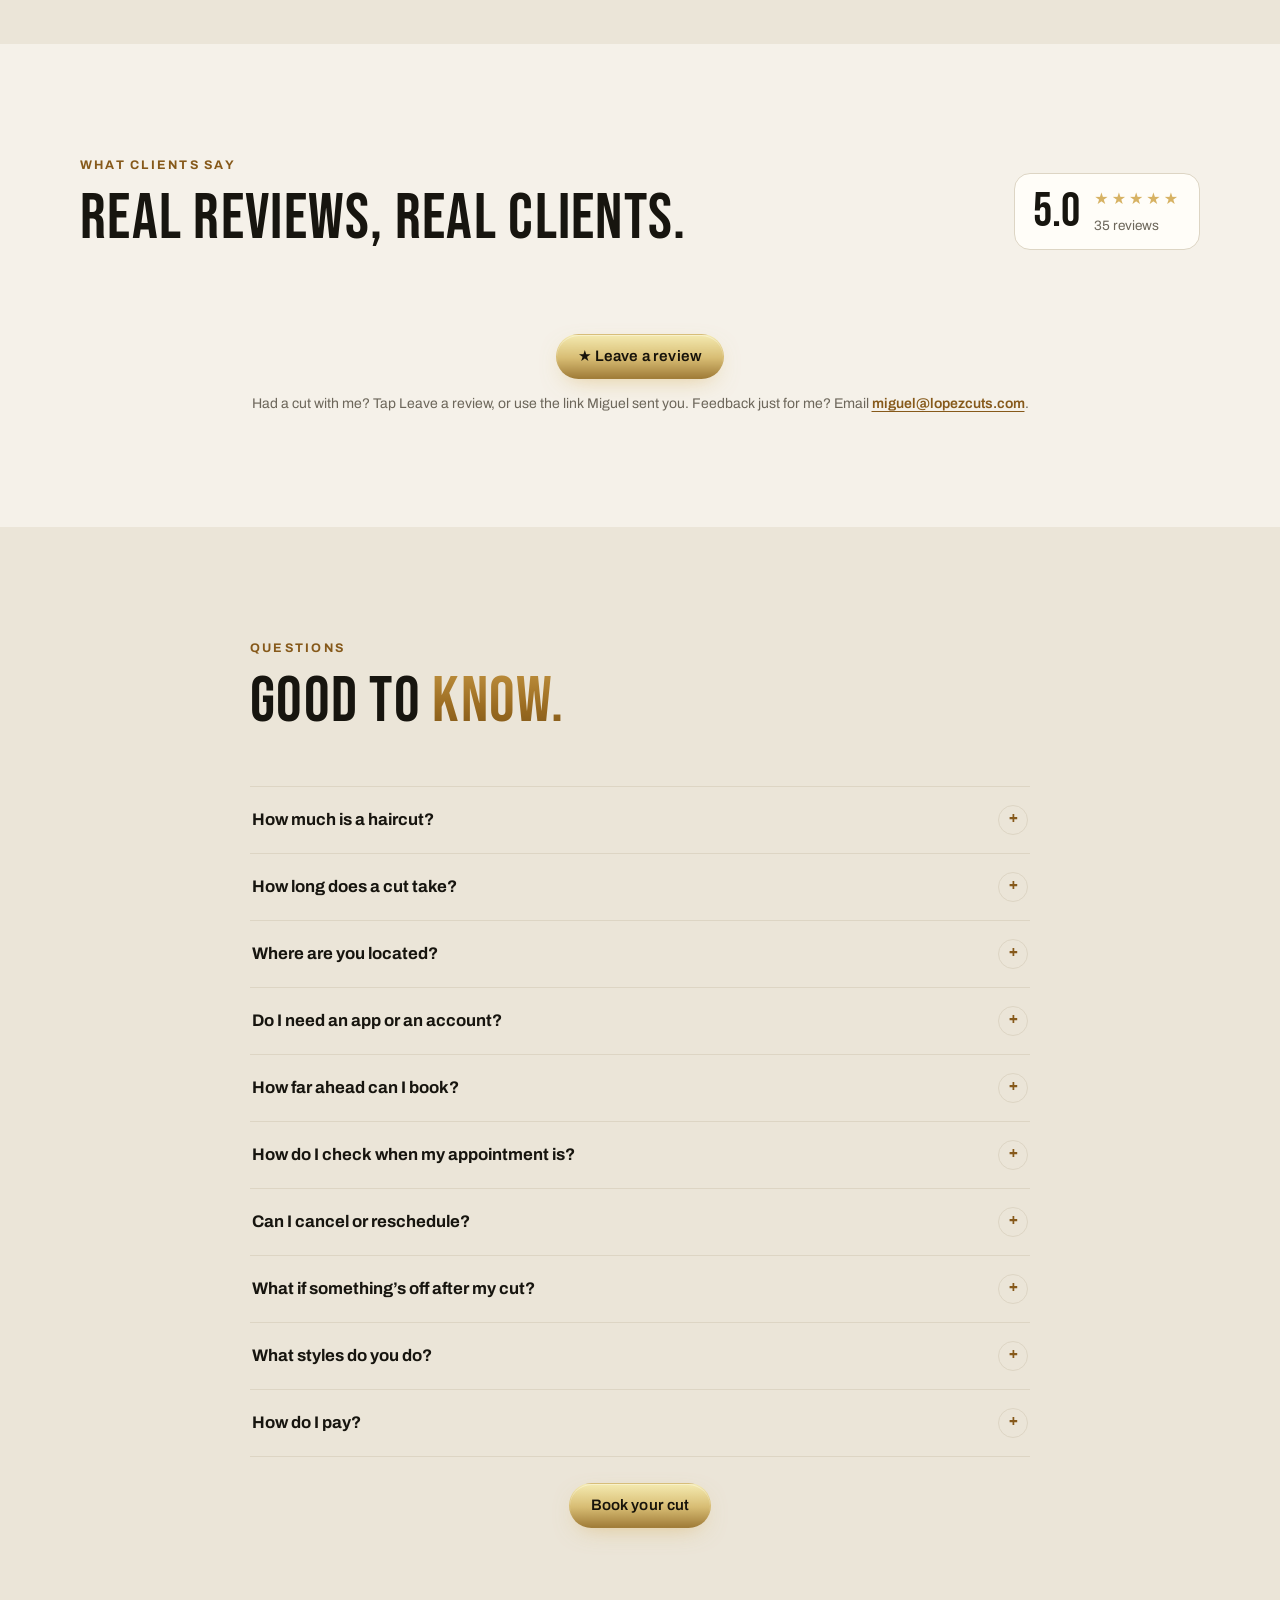
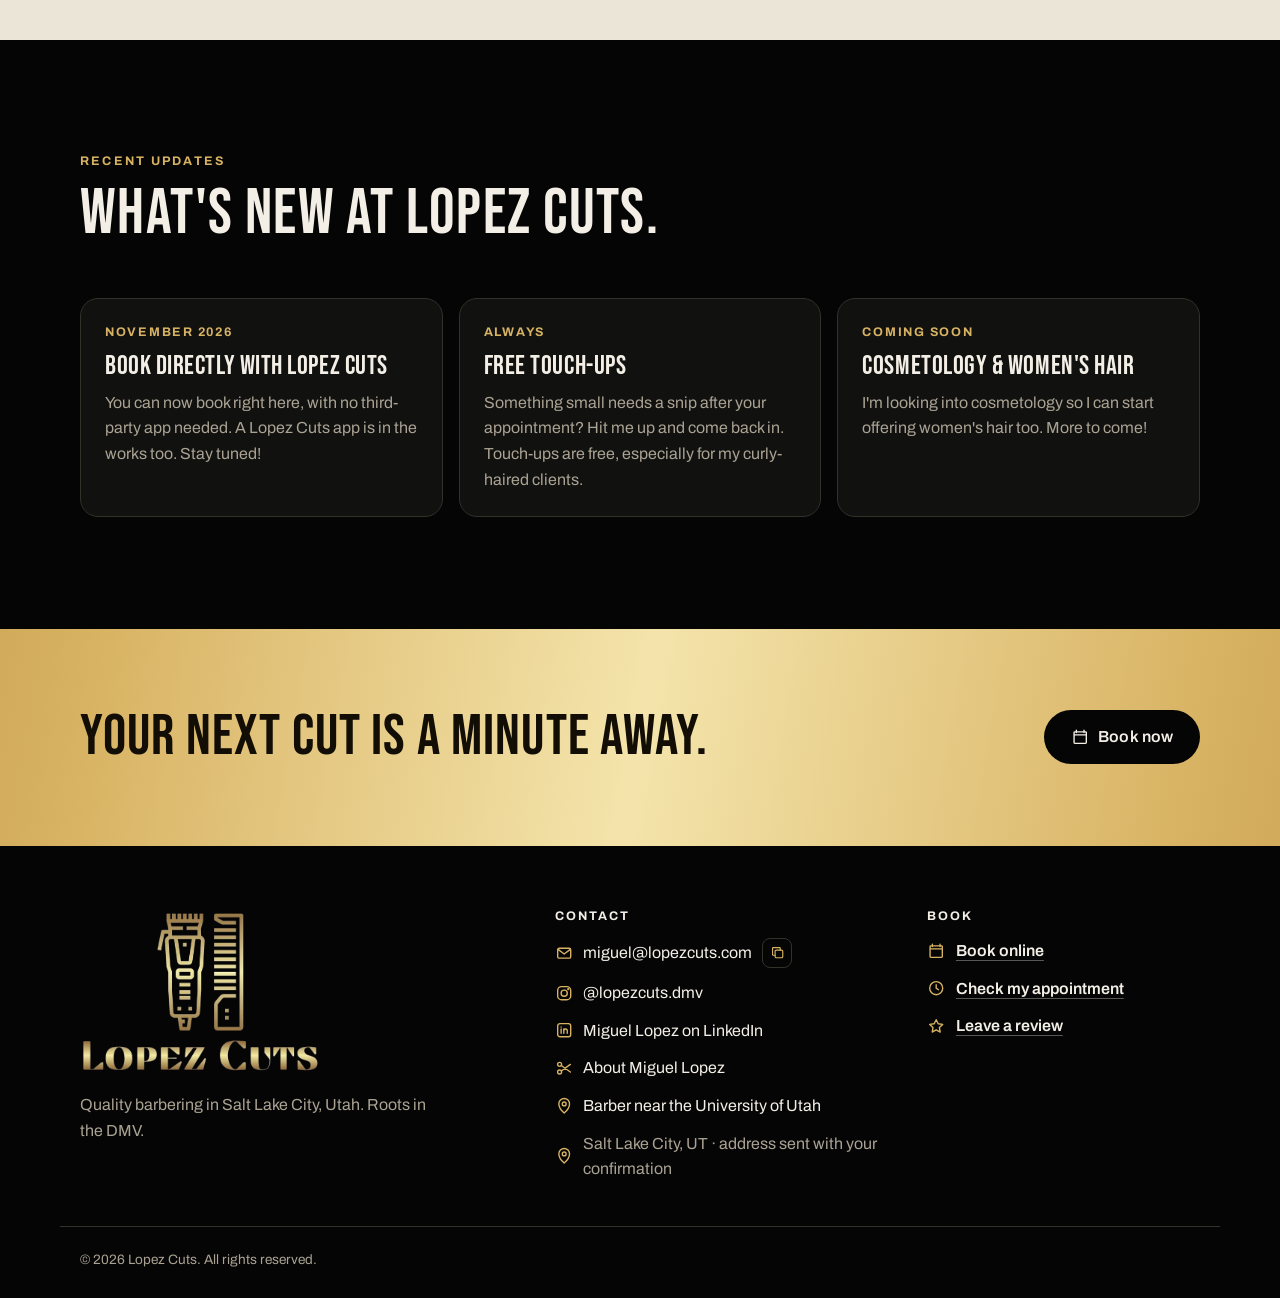
==== commit c21f7bca: "Portfolio page: honest heading and intro Co-Authored-By: Claude Opus 5.5 <noreply@anthropic.com> Cla" ====
--- a/index.html
+++ b/index.html
@@ -332,7 +332,7 @@
         <div class="ref-copy">
           <p class="kicker">Bring a reference</p>
           <h3>Show me the cut you want.</h3>
-          <p>A photo is the fastest way to get exactly what you're picturing. Browse every cut in my full portfolio, tap one you like, and add it to your booking. Or bring your own pic to the chair.</p>
+          <p>A photo is the fastest way to get exactly what you're picturing. Browse my portfolio, tap a cut you like, and add it to your booking. Or bring your own pic to the chair.</p>
         </div>
         <div class="ref-acts">
           <a class="btn gold" href="/portfolio">View full portfolio <svg class="ic"><use href="#i-arrow"/></svg></a>
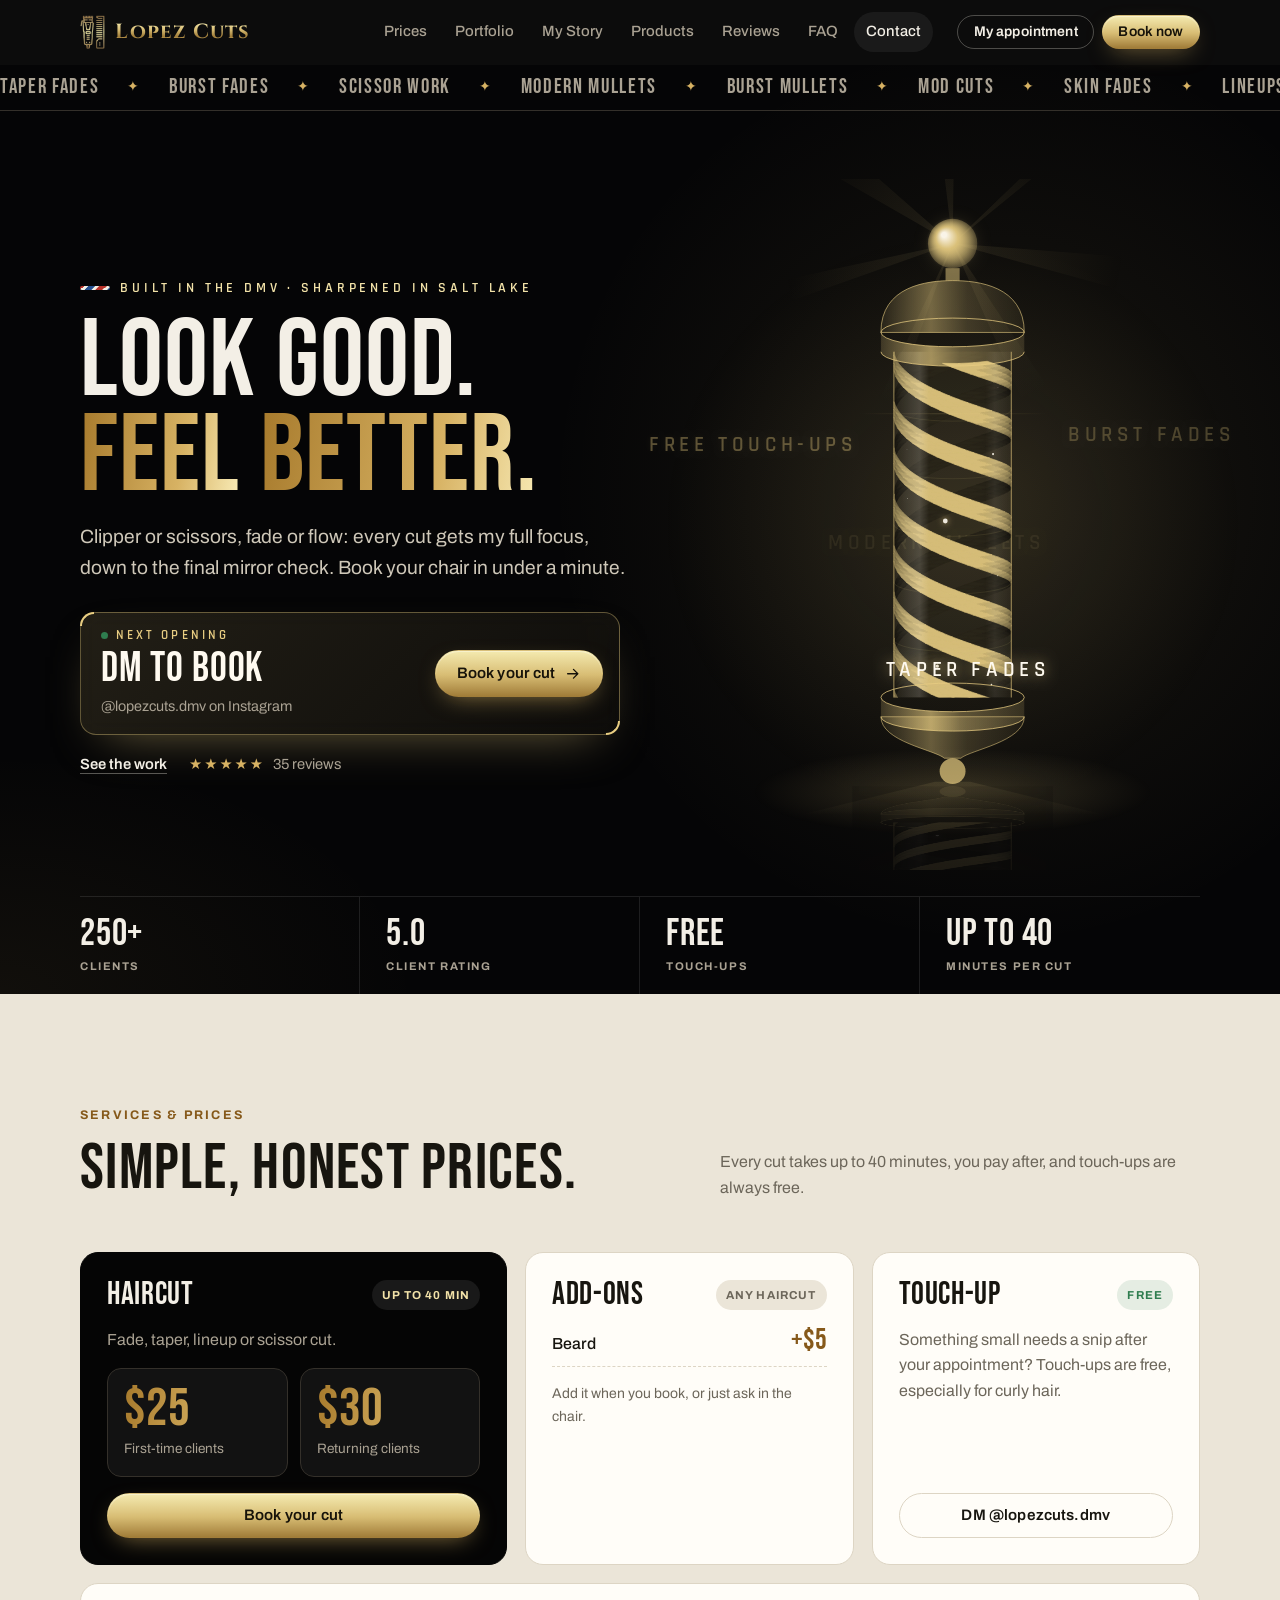
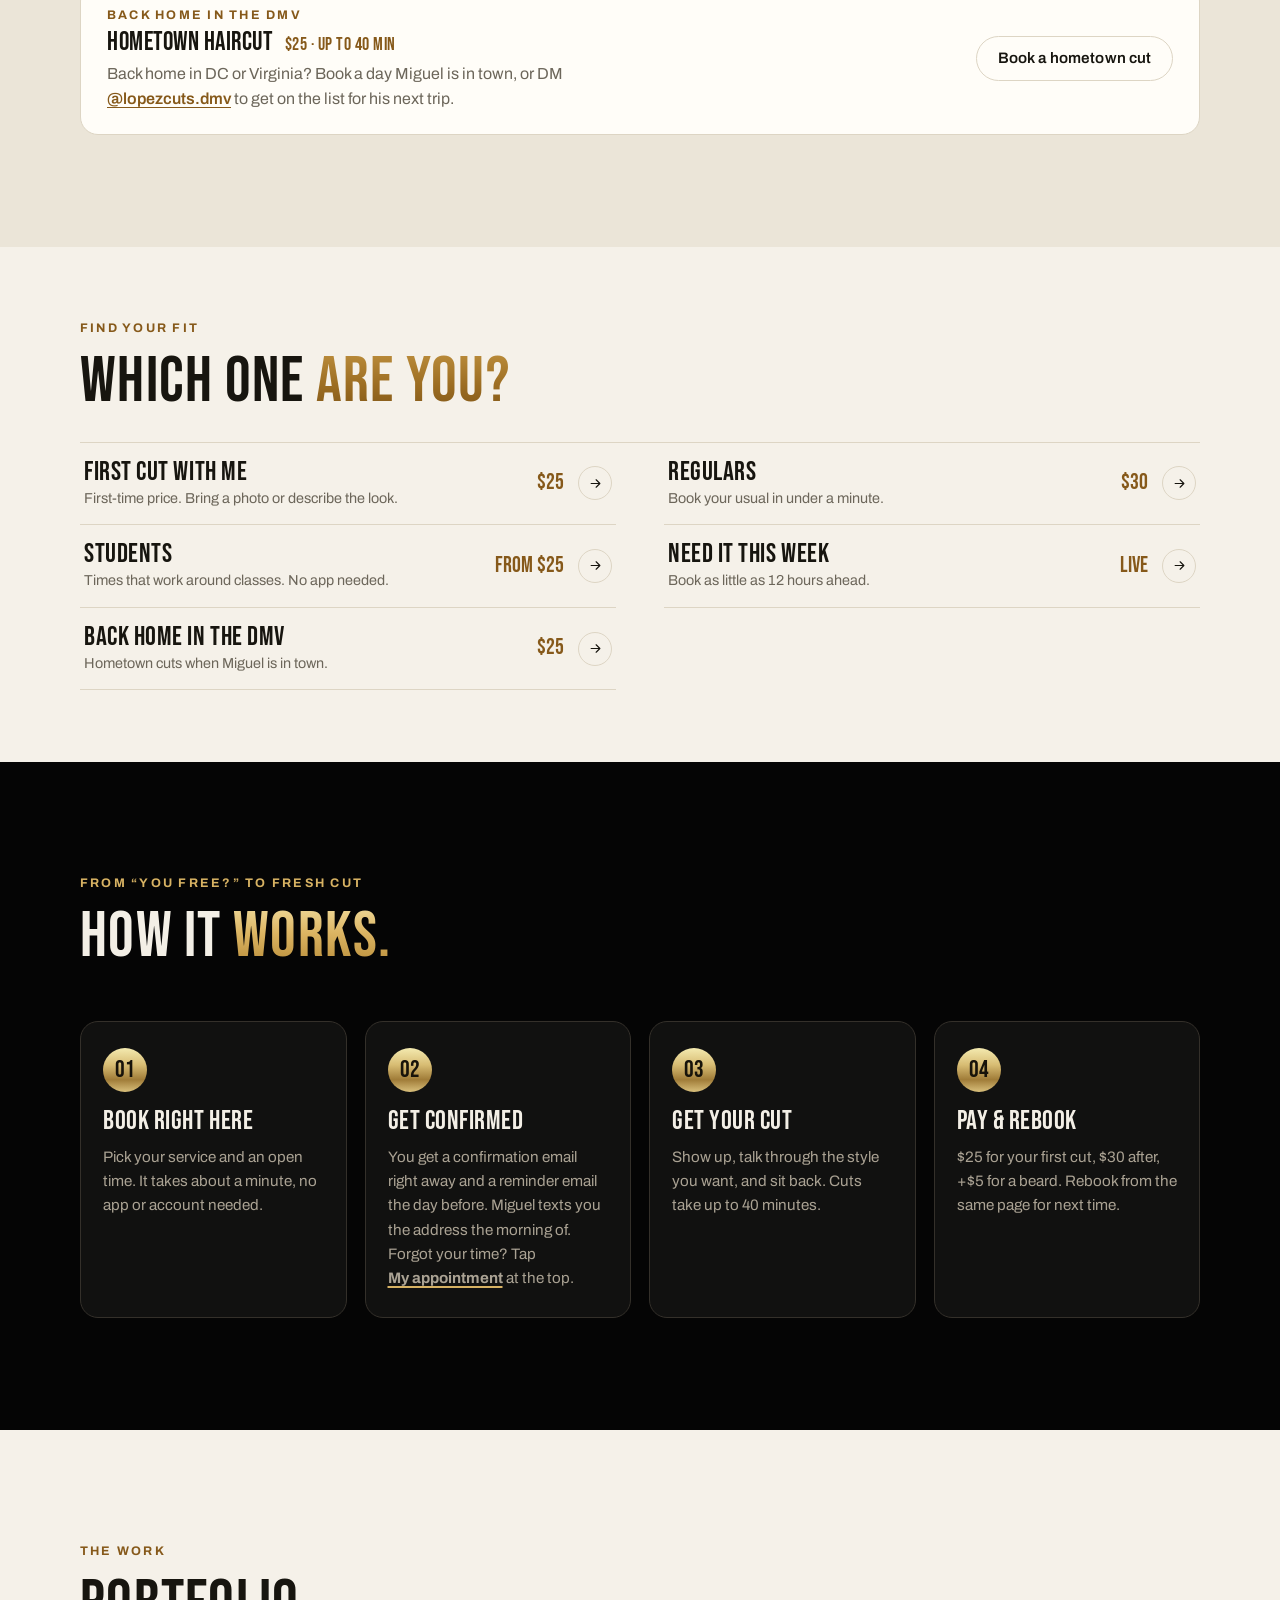
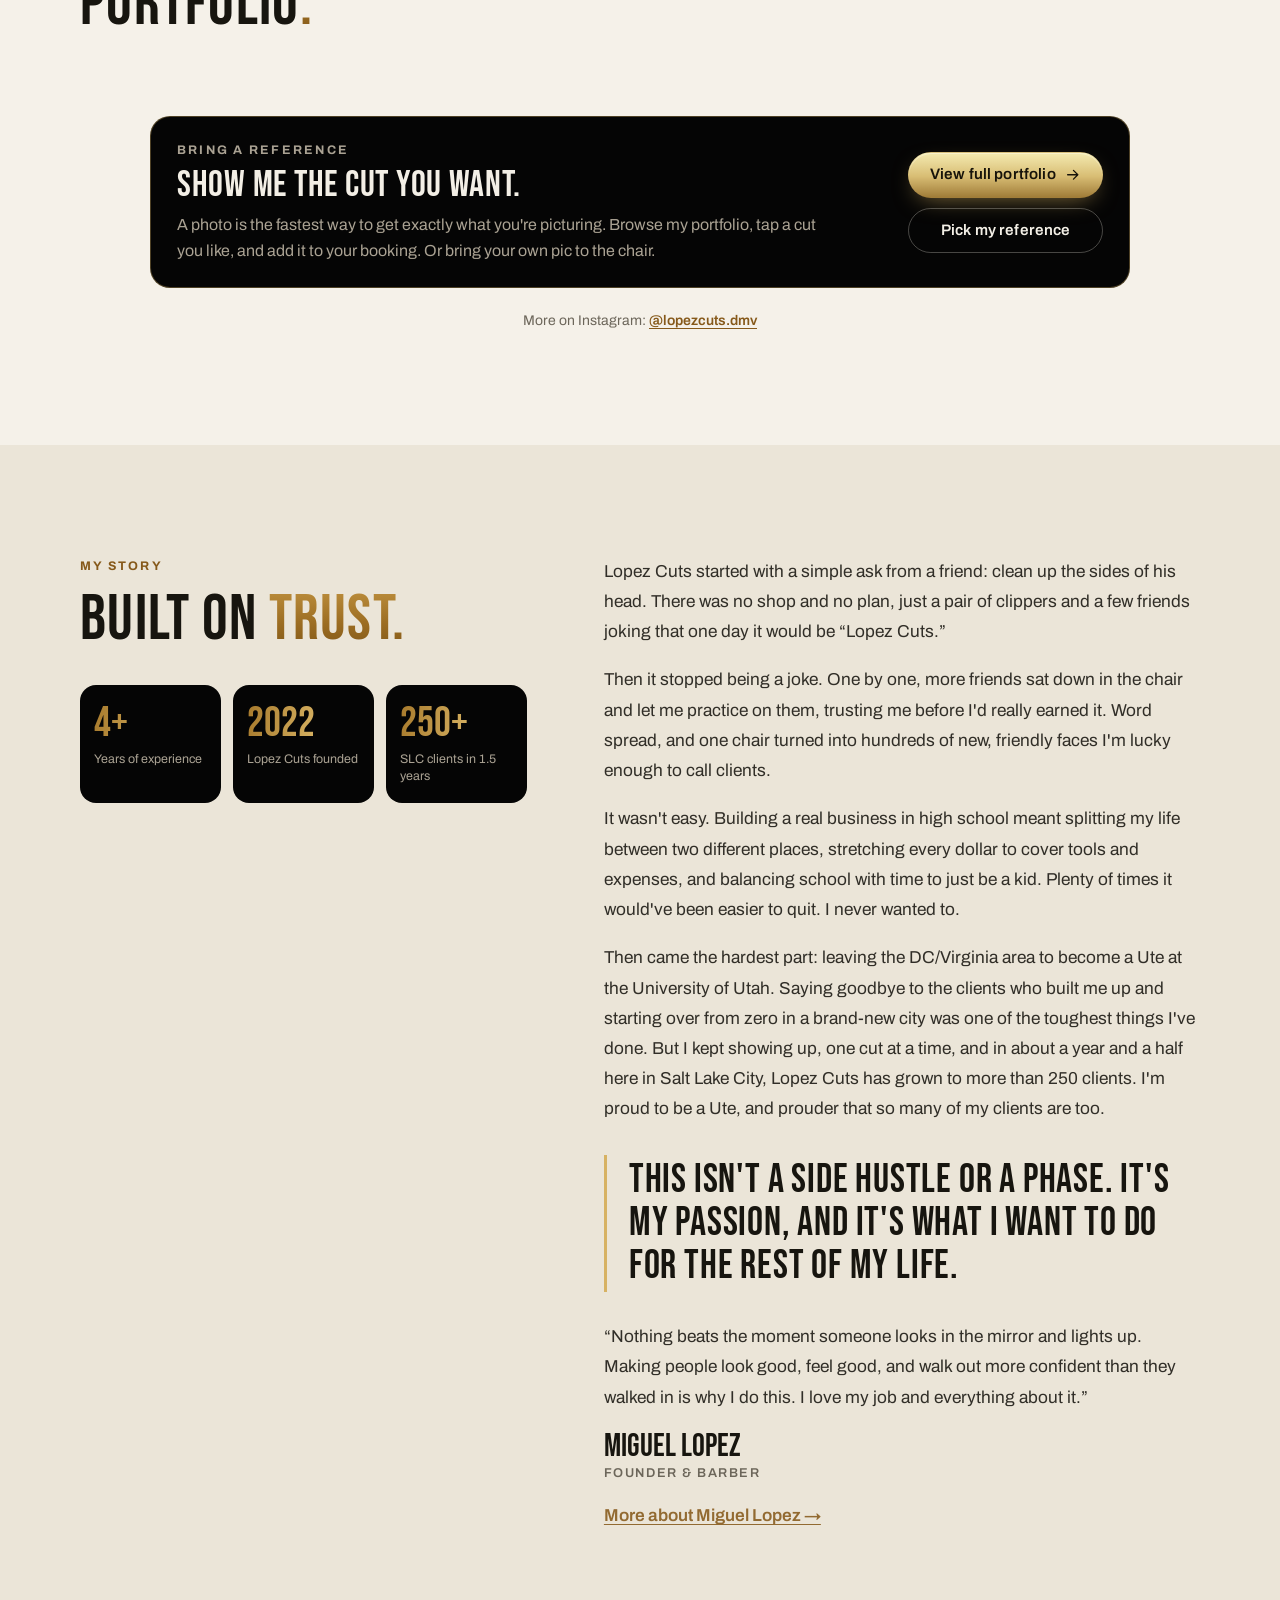
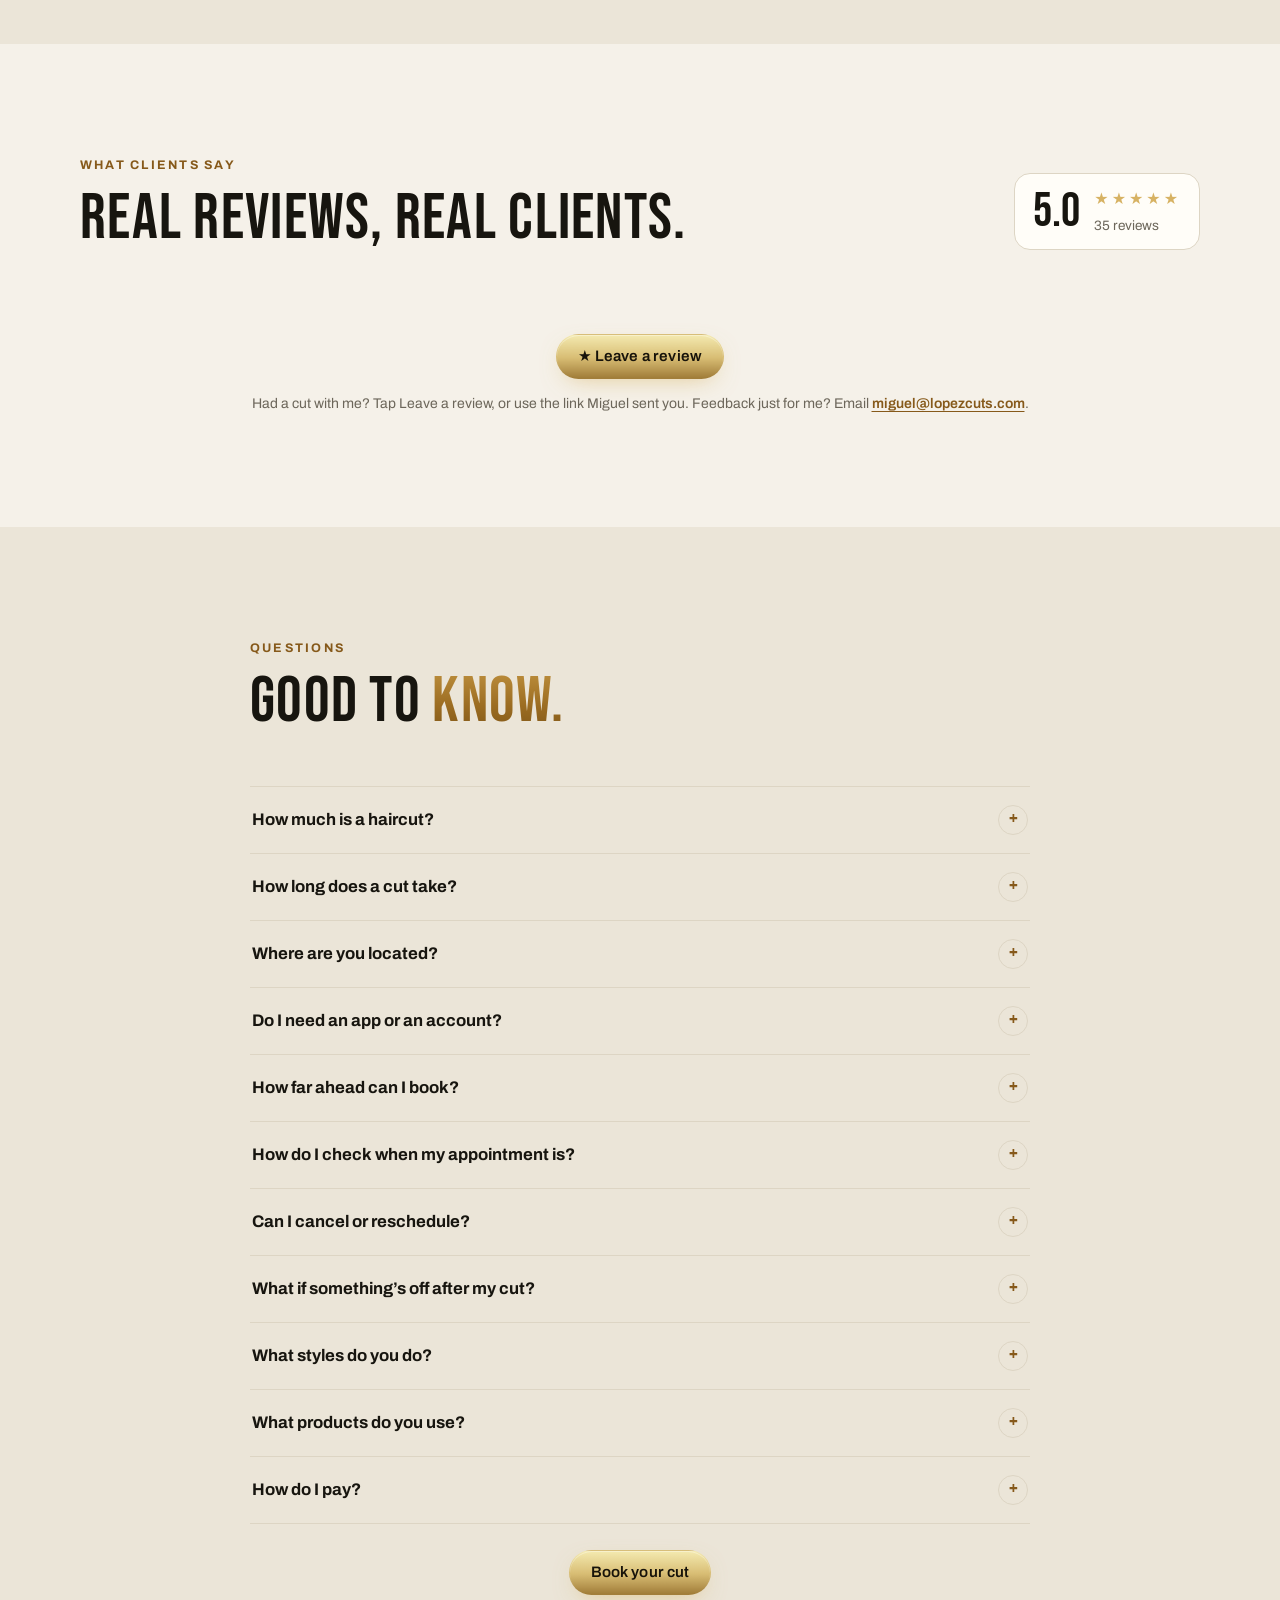
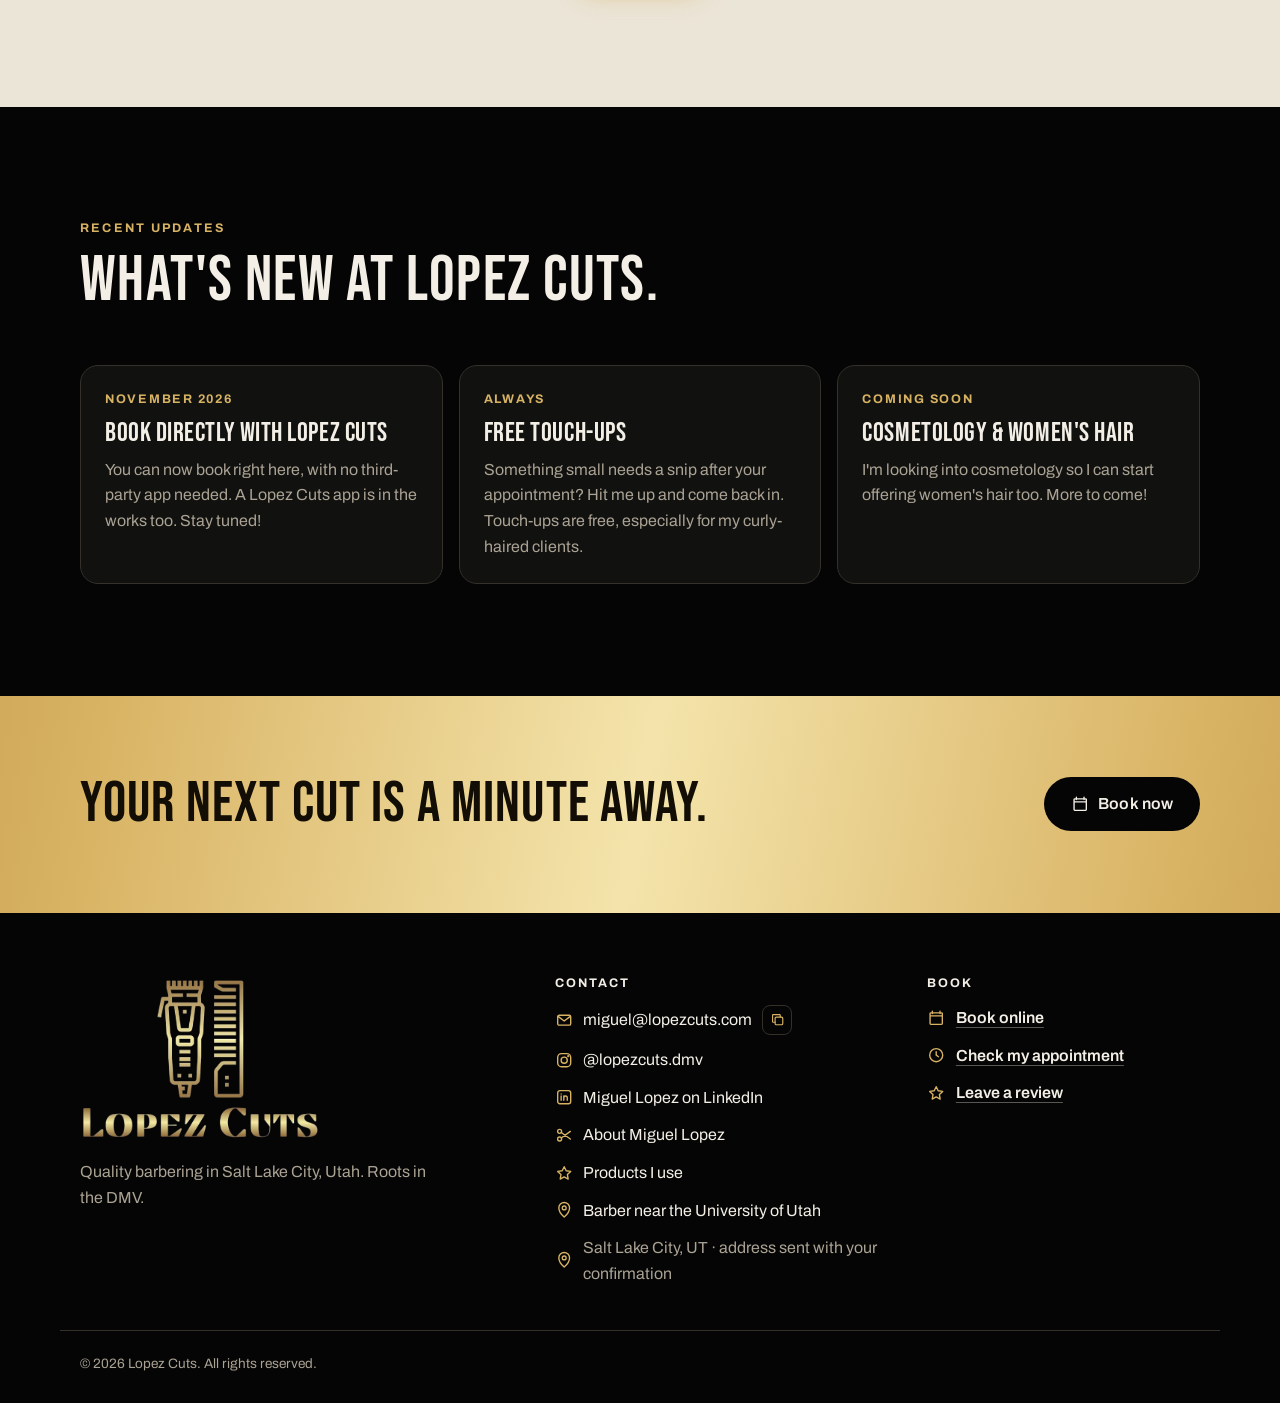
==== commit dbbf083f: "Add a Products page with Miguel's routine New /products page: the milk_shake incredible milk leave-i" ====
--- a/index.html
+++ b/index.html
@@ -139,7 +139,7 @@
 }
 </script>
 <script type="application/ld+json">
-{"@context": "https://schema.org", "@type": "FAQPage", "mainEntity": [{"@type": "Question", "name": "How much is a haircut?", "acceptedAnswer": {"@type": "Answer", "text": "$25 for your first cut and $30 after that. Add a beard for +$5. Touch-ups are free."}}, {"@type": "Question", "name": "How long does a cut take?", "acceptedAnswer": {"@type": "Answer", "text": "Up to 40 minutes, so you can fit it between classes or before work."}}, {"@type": "Question", "name": "Where are you located?", "acceptedAnswer": {"@type": "Answer", "text": "Salt Lake City, Utah. The exact address is sent with your confirmation text so it stays private."}}, {"@type": "Question", "name": "Do I need an app or an account?", "acceptedAnswer": {"@type": "Answer", "text": "No. Book right on this site in about a minute with your name, phone number and email. Your phone remembers you after the first time, so booking again takes a few taps."}}, {"@type": "Question", "name": "How far ahead can I book?", "acceptedAnswer": {"@type": "Answer", "text": "Up to 3 months ahead, and as late as 12 hours before an open time."}}, {"@type": "Question", "name": "How do I check when my appointment is?", "acceptedAnswer": {"@type": "Answer", "text": "Tap My appointment at the top of lopezcuts.com and enter the mobile number and first name you booked with. Your day and time show up right away, with a button that emails you a link to change or cancel."}}, {"@type": "Question", "name": "Can I cancel or reschedule?", "acceptedAnswer": {"@type": "Answer", "text": "Yes, up to 6 hours before your appointment. Open the link in your confirmation email and pick Change day or time, or Cancel. Lost the email? Tap My appointment at the top, enter the mobile number and first name you booked with, and we’ll email you a fresh private link so only you can change your booking. Inside 6 hours, just reply to Miguel’s text."}}, {"@type": "Question", "name": "What if something’s off after my cut?", "acceptedAnswer": {"@type": "Answer", "text": "Let me know and come back in. Touch-ups are always free, especially for curly hair."}}, {"@type": "Question", "name": "What styles do you do?", "acceptedAnswer": {"@type": "Answer", "text": "Taper fades, burst fades, modern and burst mullets, mod cuts, scissor cuts, lineups, curly hair and beards. Bring a photo if you have one."}}, {"@type": "Question", "name": "How do I pay?", "acceptedAnswer": {"@type": "Answer", "text": "You pay after your cut. Zelle is preferred, and cash, Venmo and Apple Pay all work too."}}]}
+{"@context": "https://schema.org", "@type": "FAQPage", "mainEntity": [{"@type": "Question", "name": "How much is a haircut?", "acceptedAnswer": {"@type": "Answer", "text": "$25 for your first cut and $30 after that. Add a beard for +$5. Touch-ups are free."}}, {"@type": "Question", "name": "How long does a cut take?", "acceptedAnswer": {"@type": "Answer", "text": "Up to 40 minutes, so you can fit it between classes or before work."}}, {"@type": "Question", "name": "Where are you located?", "acceptedAnswer": {"@type": "Answer", "text": "Salt Lake City, Utah. The exact address is sent with your confirmation text so it stays private."}}, {"@type": "Question", "name": "Do I need an app or an account?", "acceptedAnswer": {"@type": "Answer", "text": "No. Book right on this site in about a minute with your name, phone number and email. Your phone remembers you after the first time, so booking again takes a few taps."}}, {"@type": "Question", "name": "How far ahead can I book?", "acceptedAnswer": {"@type": "Answer", "text": "Up to 3 months ahead, and as late as 12 hours before an open time."}}, {"@type": "Question", "name": "How do I check when my appointment is?", "acceptedAnswer": {"@type": "Answer", "text": "Tap My appointment at the top of lopezcuts.com and enter the mobile number and first name you booked with. Your day and time show up right away, with a button that emails you a link to change or cancel."}}, {"@type": "Question", "name": "Can I cancel or reschedule?", "acceptedAnswer": {"@type": "Answer", "text": "Yes, up to 6 hours before your appointment. Open the link in your confirmation email and pick Change day or time, or Cancel. Lost the email? Tap My appointment at the top, enter the mobile number and first name you booked with, and we’ll email you a fresh private link so only you can change your booking. Inside 6 hours, just reply to Miguel’s text."}}, {"@type": "Question", "name": "What if something’s off after my cut?", "acceptedAnswer": {"@type": "Answer", "text": "Let me know and come back in. Touch-ups are always free, especially for curly hair."}}, {"@type": "Question", "name": "What styles do you do?", "acceptedAnswer": {"@type": "Answer", "text": "Taper fades, burst fades, modern and burst mullets, mod cuts, scissor cuts, lineups, curly hair and beards. Bring a photo if you have one."}}, {"@type": "Question", "name": "What products do you use?", "acceptedAnswer": {"@type": "Answer", "text": "My go-tos are the milk_shake incredible milk leave-in and STMNT Matte Paste. The full list and my step-by-step styling routine are at lopezcuts.com/products."}}, {"@type": "Question", "name": "How do I pay?", "acceptedAnswer": {"@type": "Answer", "text": "You pay after your cut. Zelle is preferred, and cash, Venmo and Apple Pay all work too."}}]}
 </script>
 <meta name="claude:viewport-fit-sides" content="cover">
 <meta name="theme-color" content="#050505">
@@ -179,6 +179,7 @@
       <a href="#services">Prices</a>
       <a href="#work">Portfolio</a>
       <a href="#story">My Story</a>
+      <a href="/products">Products</a>
       <a href="#reviews">Reviews</a>
       <a href="#faq">FAQ</a>
       <a href="#contact">Contact</a>
@@ -409,6 +410,7 @@
         <details class="faq-item" data-reveal><summary>Can I cancel or reschedule?</summary><p>Yes, up to 6 hours before your appointment. Open the link in your confirmation email and pick Change day or time, or Cancel. Lost the email? Tap <button class="link-btn inline-link" type="button" data-lookup>My appointment</button> at the top, enter the mobile number and first name you booked with, and we’ll email you a fresh private link so only you can change your booking. Inside 6 hours, just reply to Miguel’s text.</p></details>
         <details class="faq-item" data-reveal><summary>What if something’s off after my cut?</summary><p>Let me know and come back in. Touch-ups are always free, especially for curly hair.</p></details>
         <details class="faq-item" data-reveal><summary>What styles do you do?</summary><p>Taper fades, burst fades, modern and burst mullets, mod cuts, scissor cuts, lineups, curly hair and beards. Bring a photo if you have one.</p></details>
+        <details class="faq-item" data-reveal><summary>What products do you use?</summary><p>My go-tos are the milk_shake incredible milk leave-in and STMNT Matte Paste. I put the full list and my step-by-step routine on the <a class="link" href="/products">products page</a>.</p></details>
         <details class="faq-item" data-reveal><summary>How do I pay?</summary><p>You pay after your cut. Zelle is preferred, and cash, Venmo and Apple Pay all work too.</p></details>
       </div>
       <div class="center" style="margin-top:26px"><button class="btn gold" type="button" data-book>Book your cut</button></div>
@@ -449,6 +451,7 @@
         <li><svg class="ic"><use href="#i-ig"/></svg><a href="https://www.instagram.com/lopezcuts.dmv/" target="_blank" rel="noopener">@lopezcuts.dmv</a></li>
         <li><svg class="ic"><use href="#i-in"/></svg><a href="https://www.linkedin.com/in/miguel-lopez-ml403/" target="_blank" rel="noopener me">Miguel Lopez on LinkedIn</a></li>
         <li><svg class="ic"><use href="#i-scissors"/></svg><a href="/miguel-lopez">About Miguel Lopez</a></li>
+        <li><svg class="ic"><use href="#i-star"/></svg><a href="/products">Products I use</a></li>
         <li><svg class="ic"><use href="#i-pin"/></svg><a href="/university-of-utah-barber">Barber near the University of Utah</a></li>
         <li><svg class="ic"><use href="#i-pin"/></svg><span>Salt Lake City, UT · address sent with your confirmation</span></li>
       </ul>
--- a/assets/css/site.css
+++ b/assets/css/site.css
@@ -109,7 +109,9 @@
 .nav-links { display: flex; gap: 4px; margin-left: auto; }
 .nav-links a { color: var(--on-ink-muted); text-decoration: none; font-weight: 500; font-size: .93rem; padding: 8px 12px; border-radius: 999px; transition: color .2s, background-color .2s; }
 .nav-links a:hover, .nav-links a.active { color: var(--on-ink); background: rgb(255 255 255 / 6%); }
-@media (max-width: 820px) { .nav-links { display: none; } .nav-row { justify-content: space-between; } }
+.nav-links a { white-space: nowrap; }
+@media (max-width: 1120px) { .nav-links { gap: 0; } .nav-links a { padding: 8px 8px; font-size: .88rem; } }
+@media (max-width: 960px) { .nav-links { display: none; } .nav-row { justify-content: space-between; } }
 
 /* ---------- Hero ---------- */
 .hero { position: relative; background: var(--ink); color: var(--on-ink); overflow: hidden; isolation: isolate; }
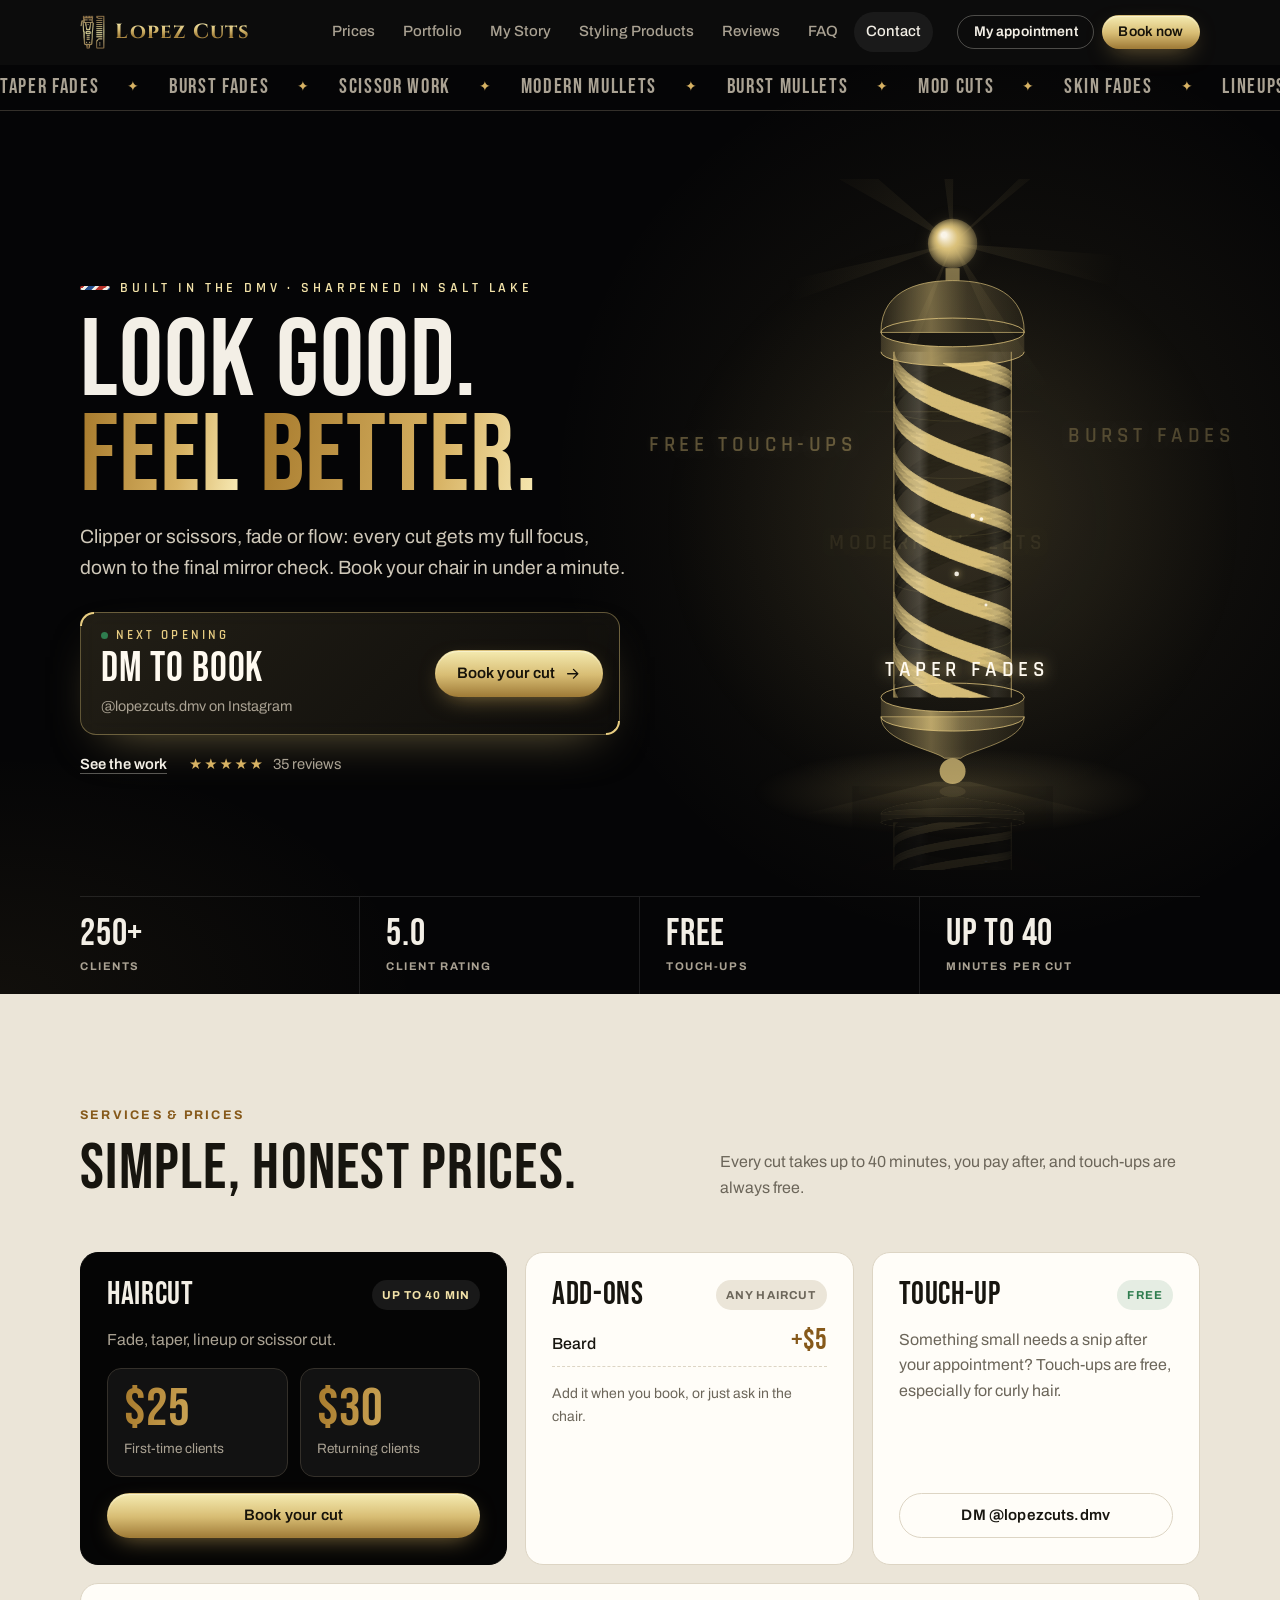
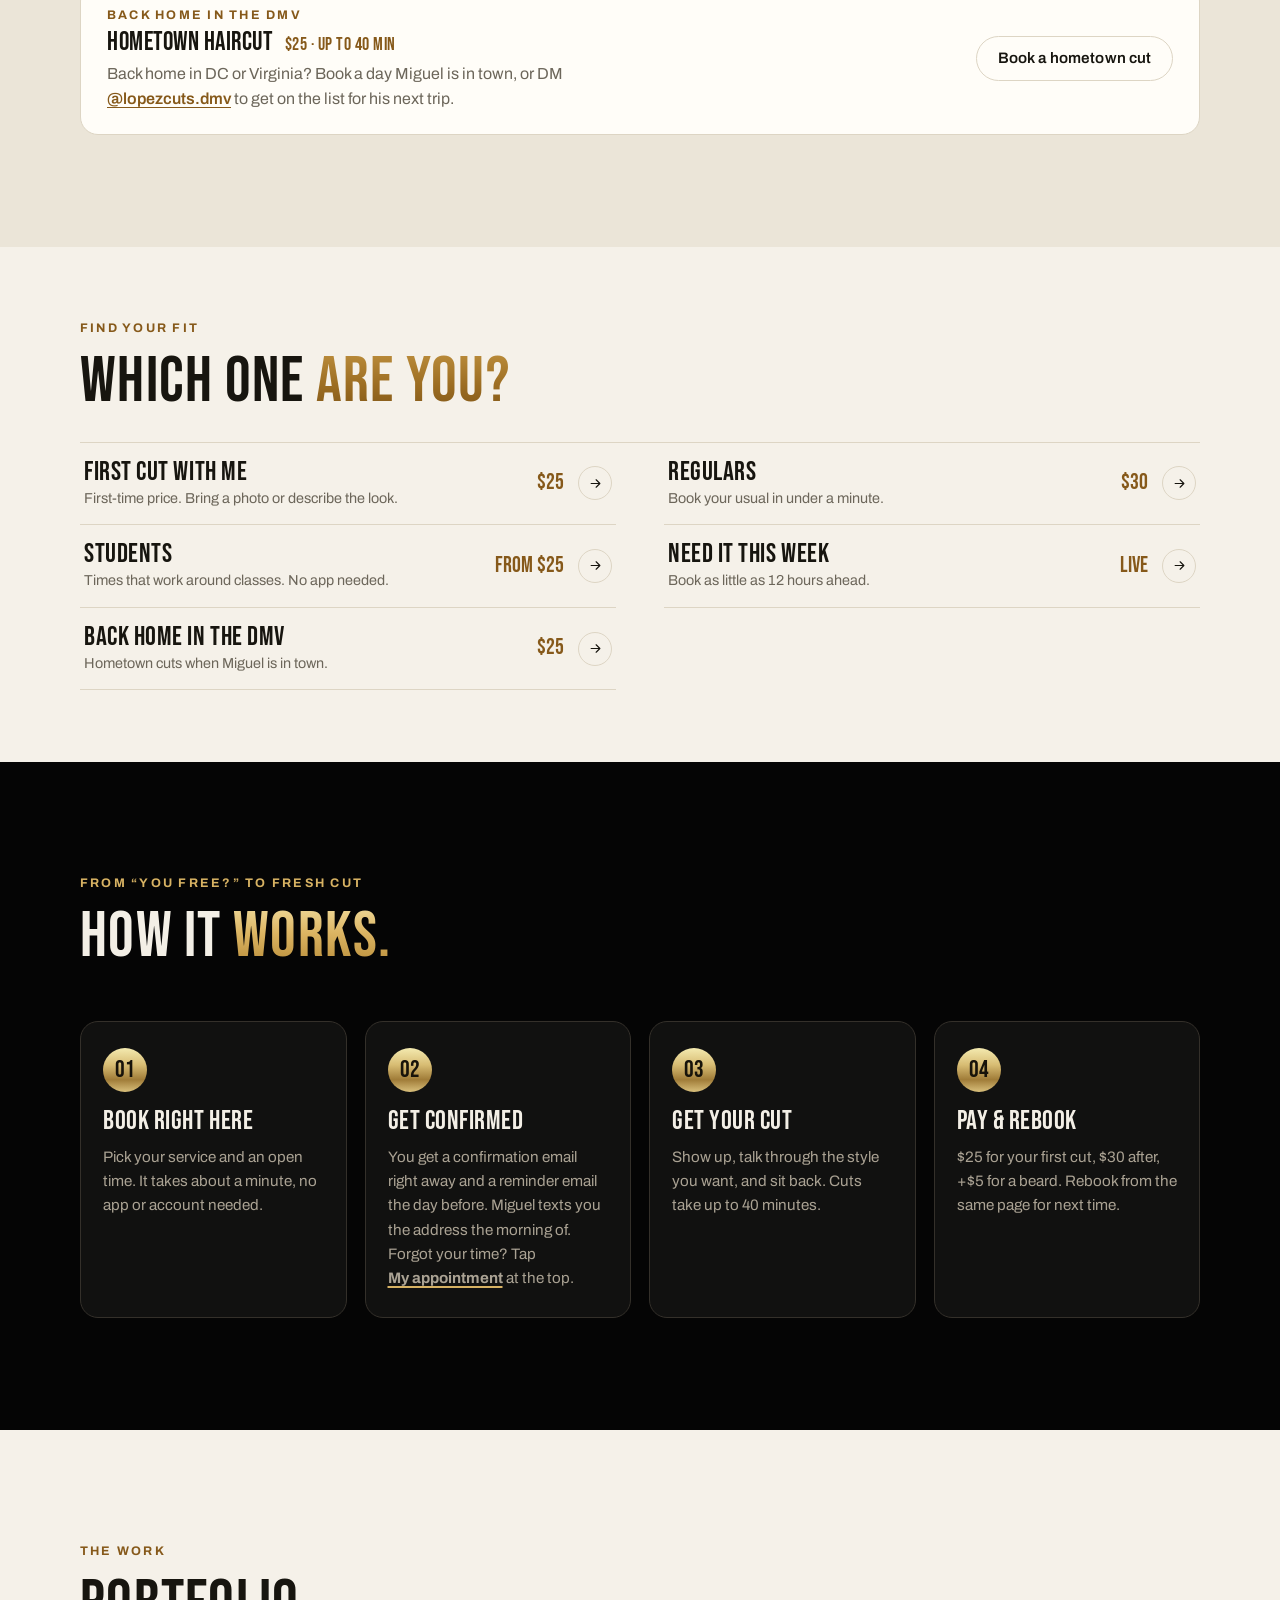
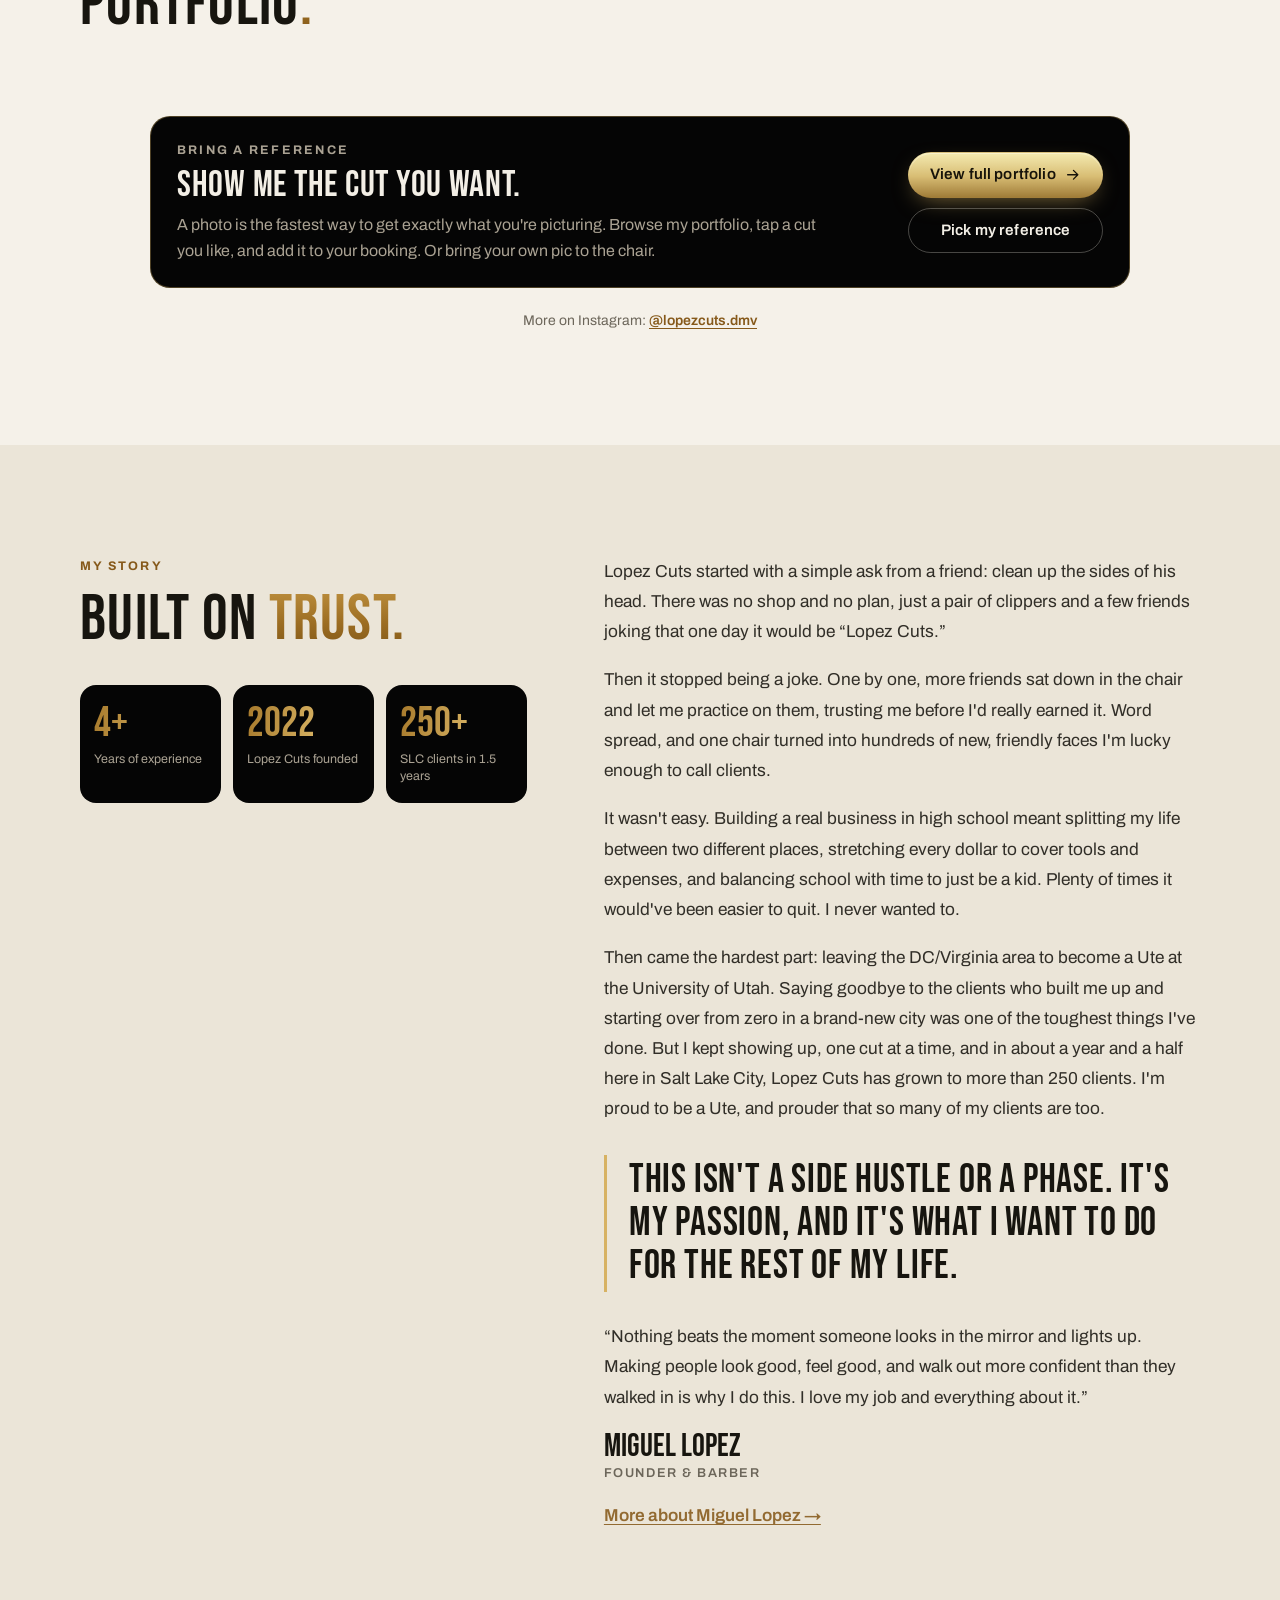
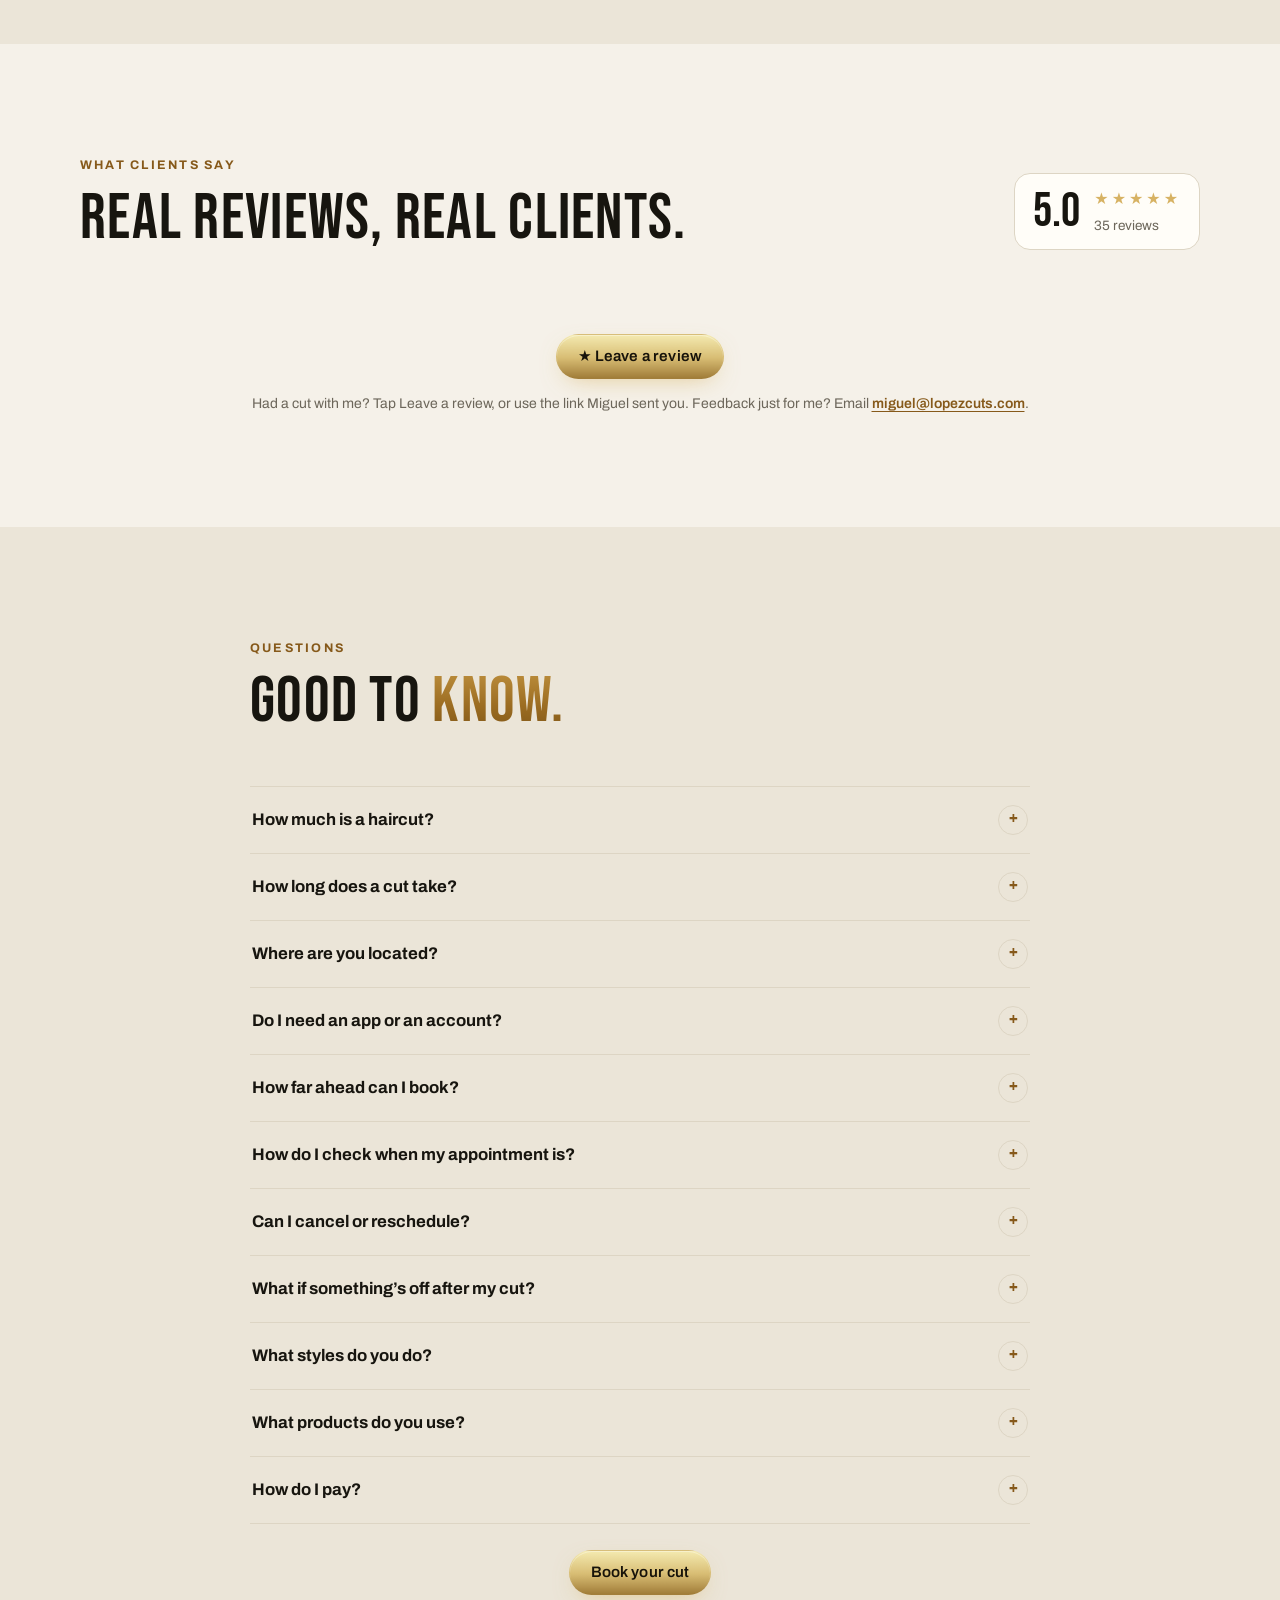
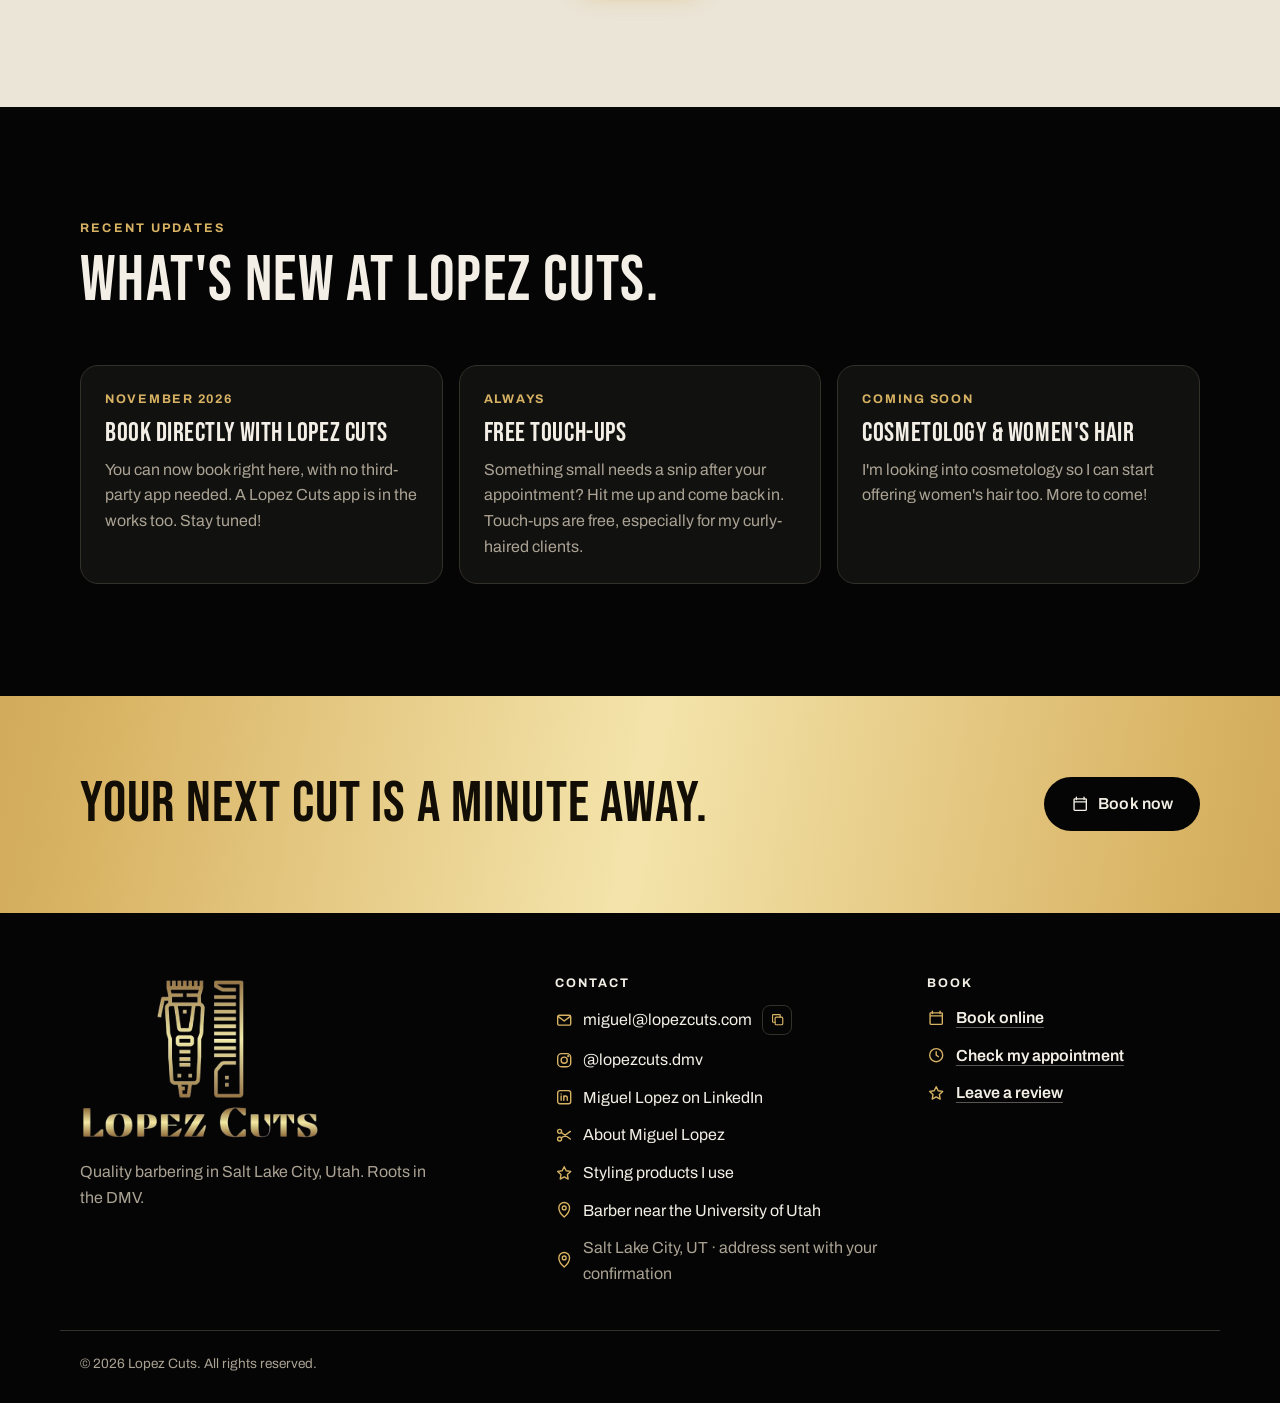
==== commit c3555bff: "Label the products page as Styling Products Co-Authored-By: Claude Opus 5.5 <noreply@anthropic.com> " ====
--- a/index.html
+++ b/index.html
@@ -179,7 +179,7 @@
       <a href="#services">Prices</a>
       <a href="#work">Portfolio</a>
       <a href="#story">My Story</a>
-      <a href="/products">Products</a>
+      <a href="/products">Styling Products</a>
       <a href="#reviews">Reviews</a>
       <a href="#faq">FAQ</a>
       <a href="#contact">Contact</a>
@@ -410,7 +410,7 @@
         <details class="faq-item" data-reveal><summary>Can I cancel or reschedule?</summary><p>Yes, up to 6 hours before your appointment. Open the link in your confirmation email and pick Change day or time, or Cancel. Lost the email? Tap <button class="link-btn inline-link" type="button" data-lookup>My appointment</button> at the top, enter the mobile number and first name you booked with, and we’ll email you a fresh private link so only you can change your booking. Inside 6 hours, just reply to Miguel’s text.</p></details>
         <details class="faq-item" data-reveal><summary>What if something’s off after my cut?</summary><p>Let me know and come back in. Touch-ups are always free, especially for curly hair.</p></details>
         <details class="faq-item" data-reveal><summary>What styles do you do?</summary><p>Taper fades, burst fades, modern and burst mullets, mod cuts, scissor cuts, lineups, curly hair and beards. Bring a photo if you have one.</p></details>
-        <details class="faq-item" data-reveal><summary>What products do you use?</summary><p>My go-tos are the milk_shake incredible milk leave-in and STMNT Matte Paste. I put the full list and my step-by-step routine on the <a class="link" href="/products">products page</a>.</p></details>
+        <details class="faq-item" data-reveal><summary>What products do you use?</summary><p>My go-tos are the milk_shake incredible milk leave-in and STMNT Matte Paste. I put the full list and my step-by-step routine on the <a class="link" href="/products">styling products page</a>.</p></details>
         <details class="faq-item" data-reveal><summary>How do I pay?</summary><p>You pay after your cut. Zelle is preferred, and cash, Venmo and Apple Pay all work too.</p></details>
       </div>
       <div class="center" style="margin-top:26px"><button class="btn gold" type="button" data-book>Book your cut</button></div>
@@ -451,7 +451,7 @@
         <li><svg class="ic"><use href="#i-ig"/></svg><a href="https://www.instagram.com/lopezcuts.dmv/" target="_blank" rel="noopener">@lopezcuts.dmv</a></li>
         <li><svg class="ic"><use href="#i-in"/></svg><a href="https://www.linkedin.com/in/miguel-lopez-ml403/" target="_blank" rel="noopener me">Miguel Lopez on LinkedIn</a></li>
         <li><svg class="ic"><use href="#i-scissors"/></svg><a href="/miguel-lopez">About Miguel Lopez</a></li>
-        <li><svg class="ic"><use href="#i-star"/></svg><a href="/products">Products I use</a></li>
+        <li><svg class="ic"><use href="#i-star"/></svg><a href="/products">Styling products I use</a></li>
         <li><svg class="ic"><use href="#i-pin"/></svg><a href="/university-of-utah-barber">Barber near the University of Utah</a></li>
         <li><svg class="ic"><use href="#i-pin"/></svg><span>Salt Lake City, UT · address sent with your confirmation</span></li>
       </ul>
